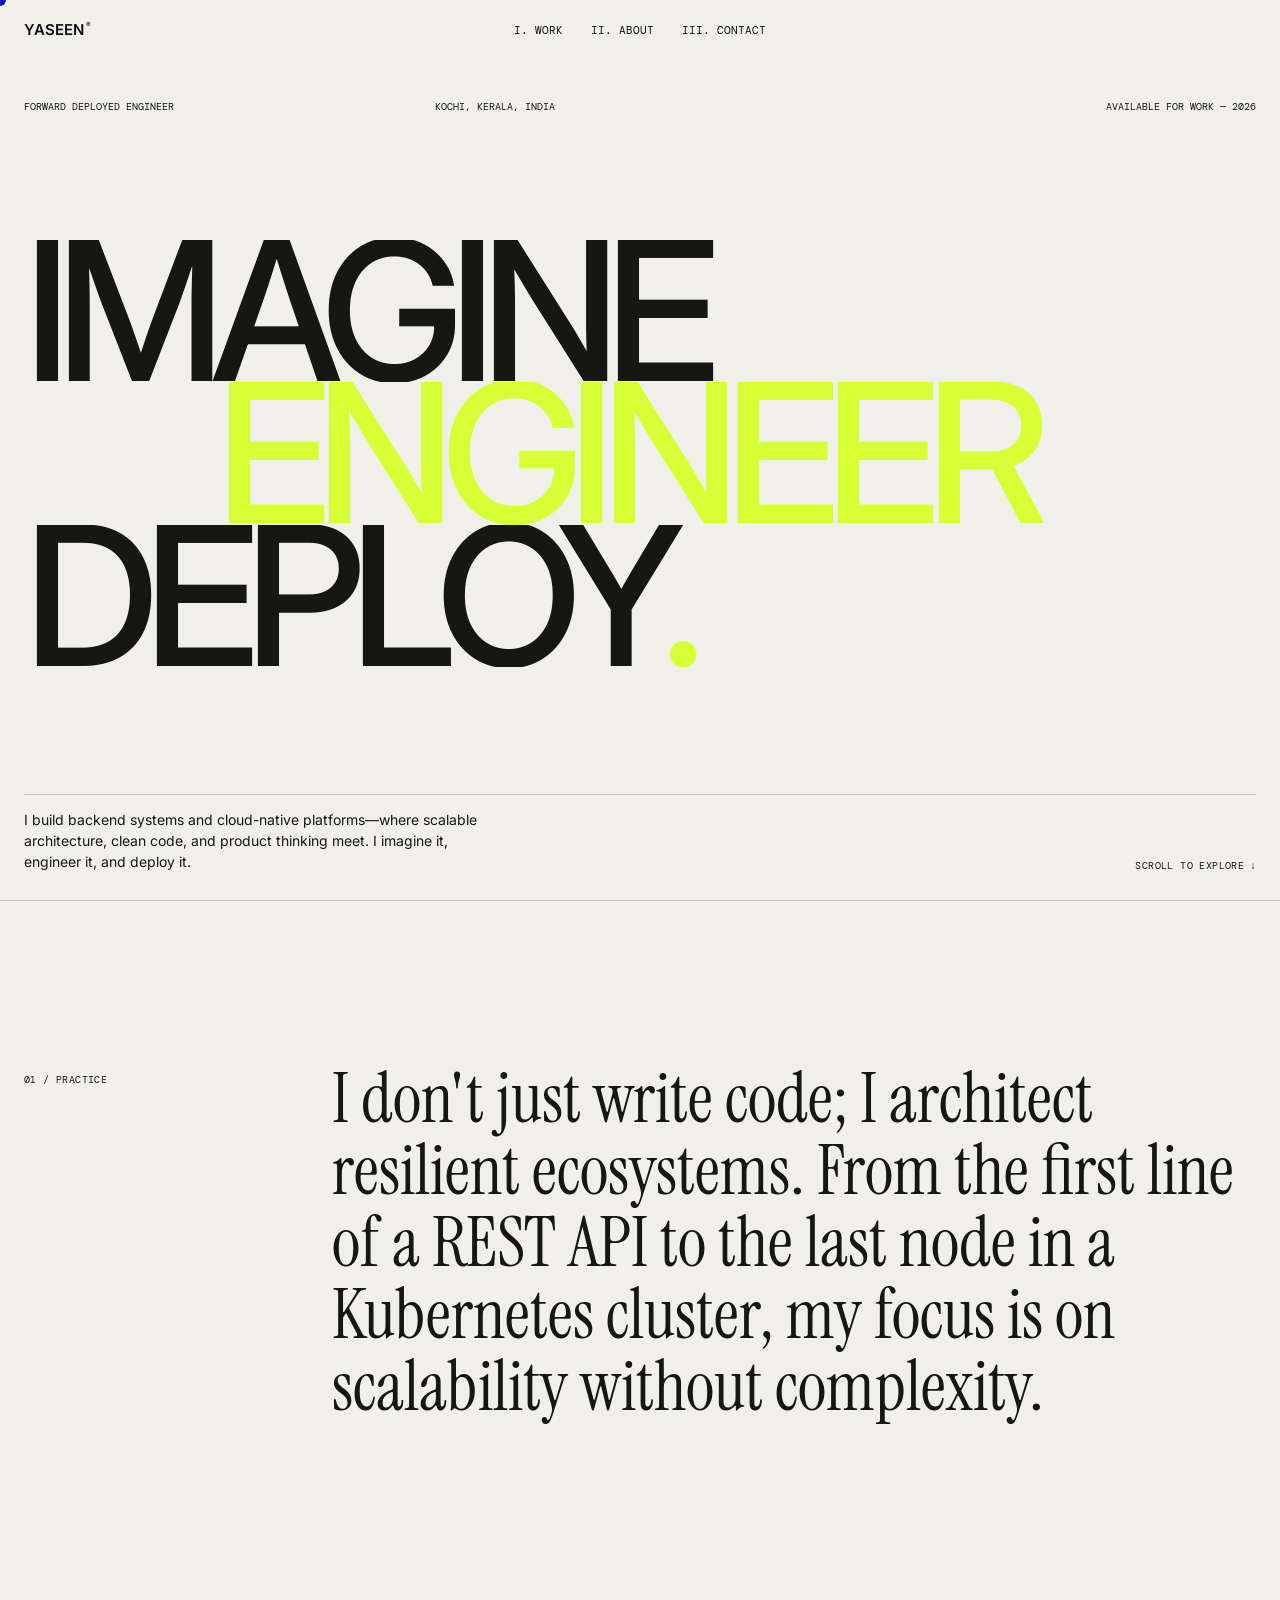
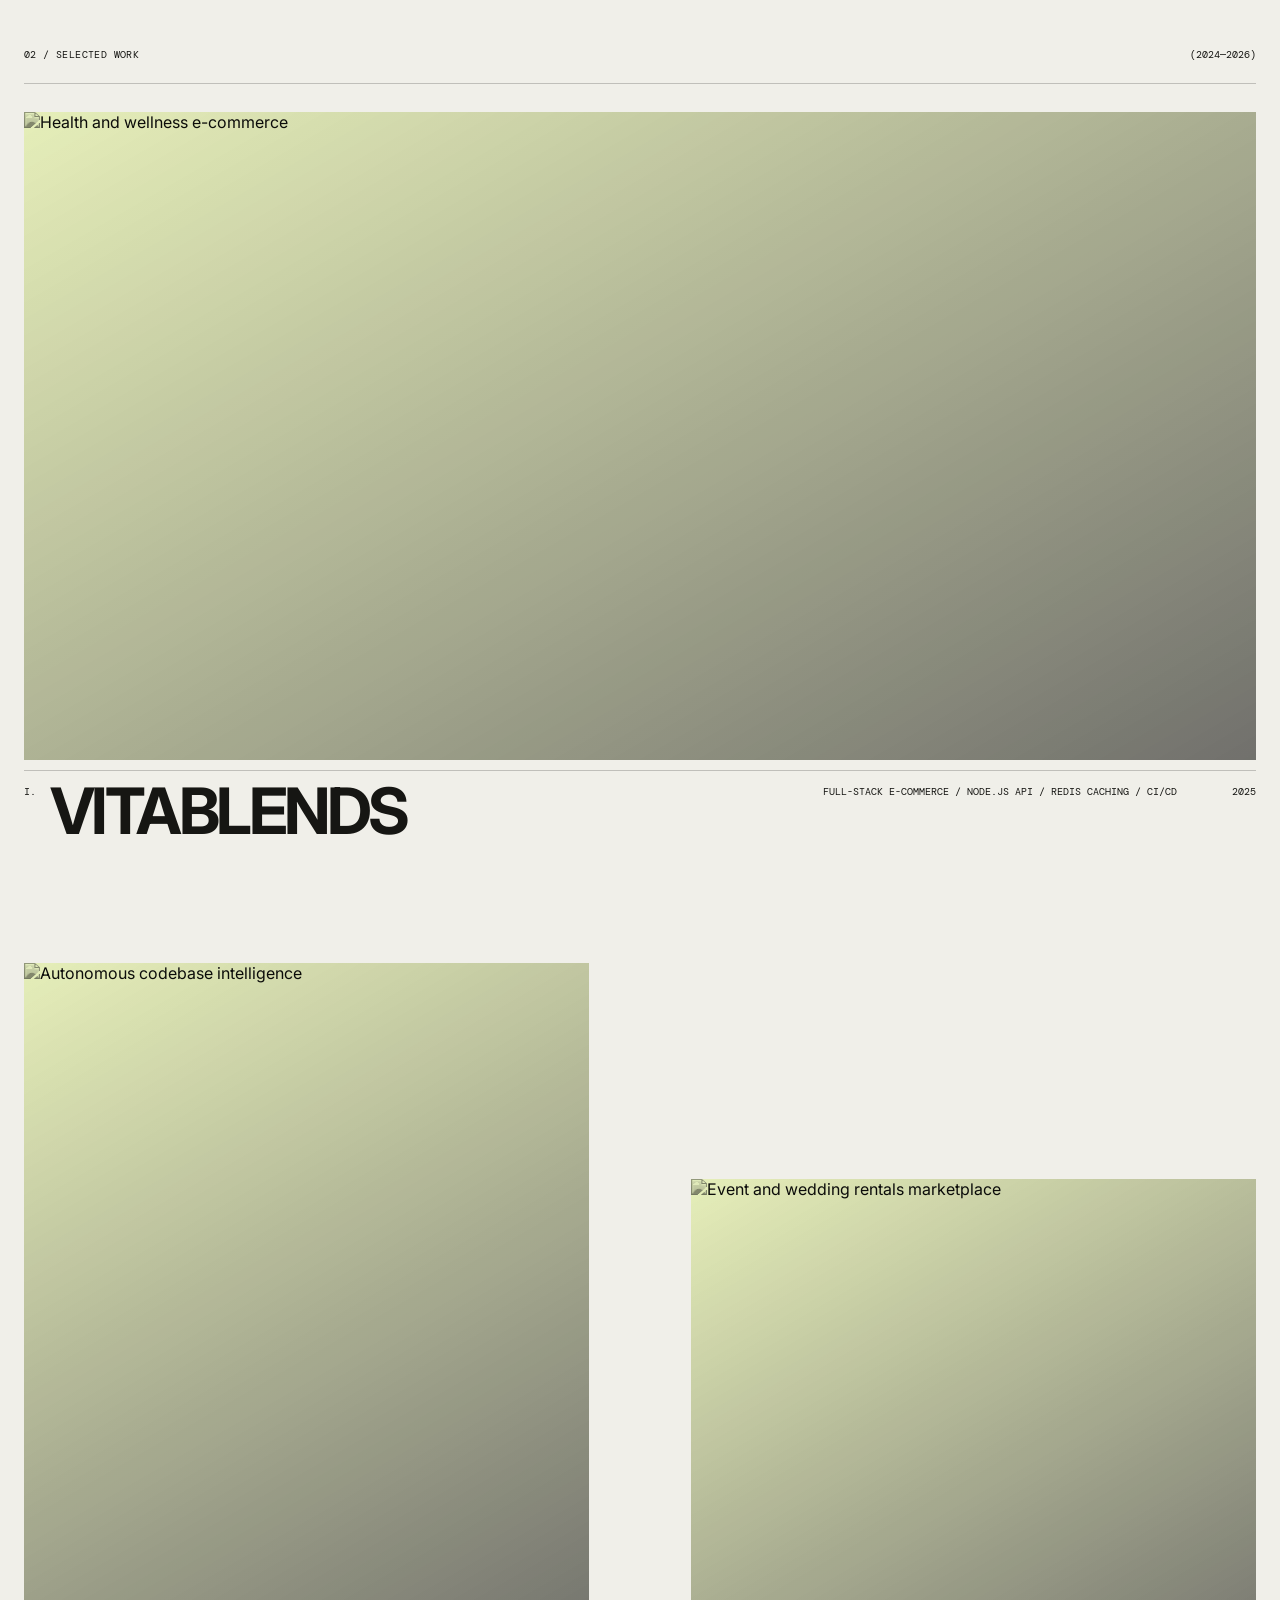
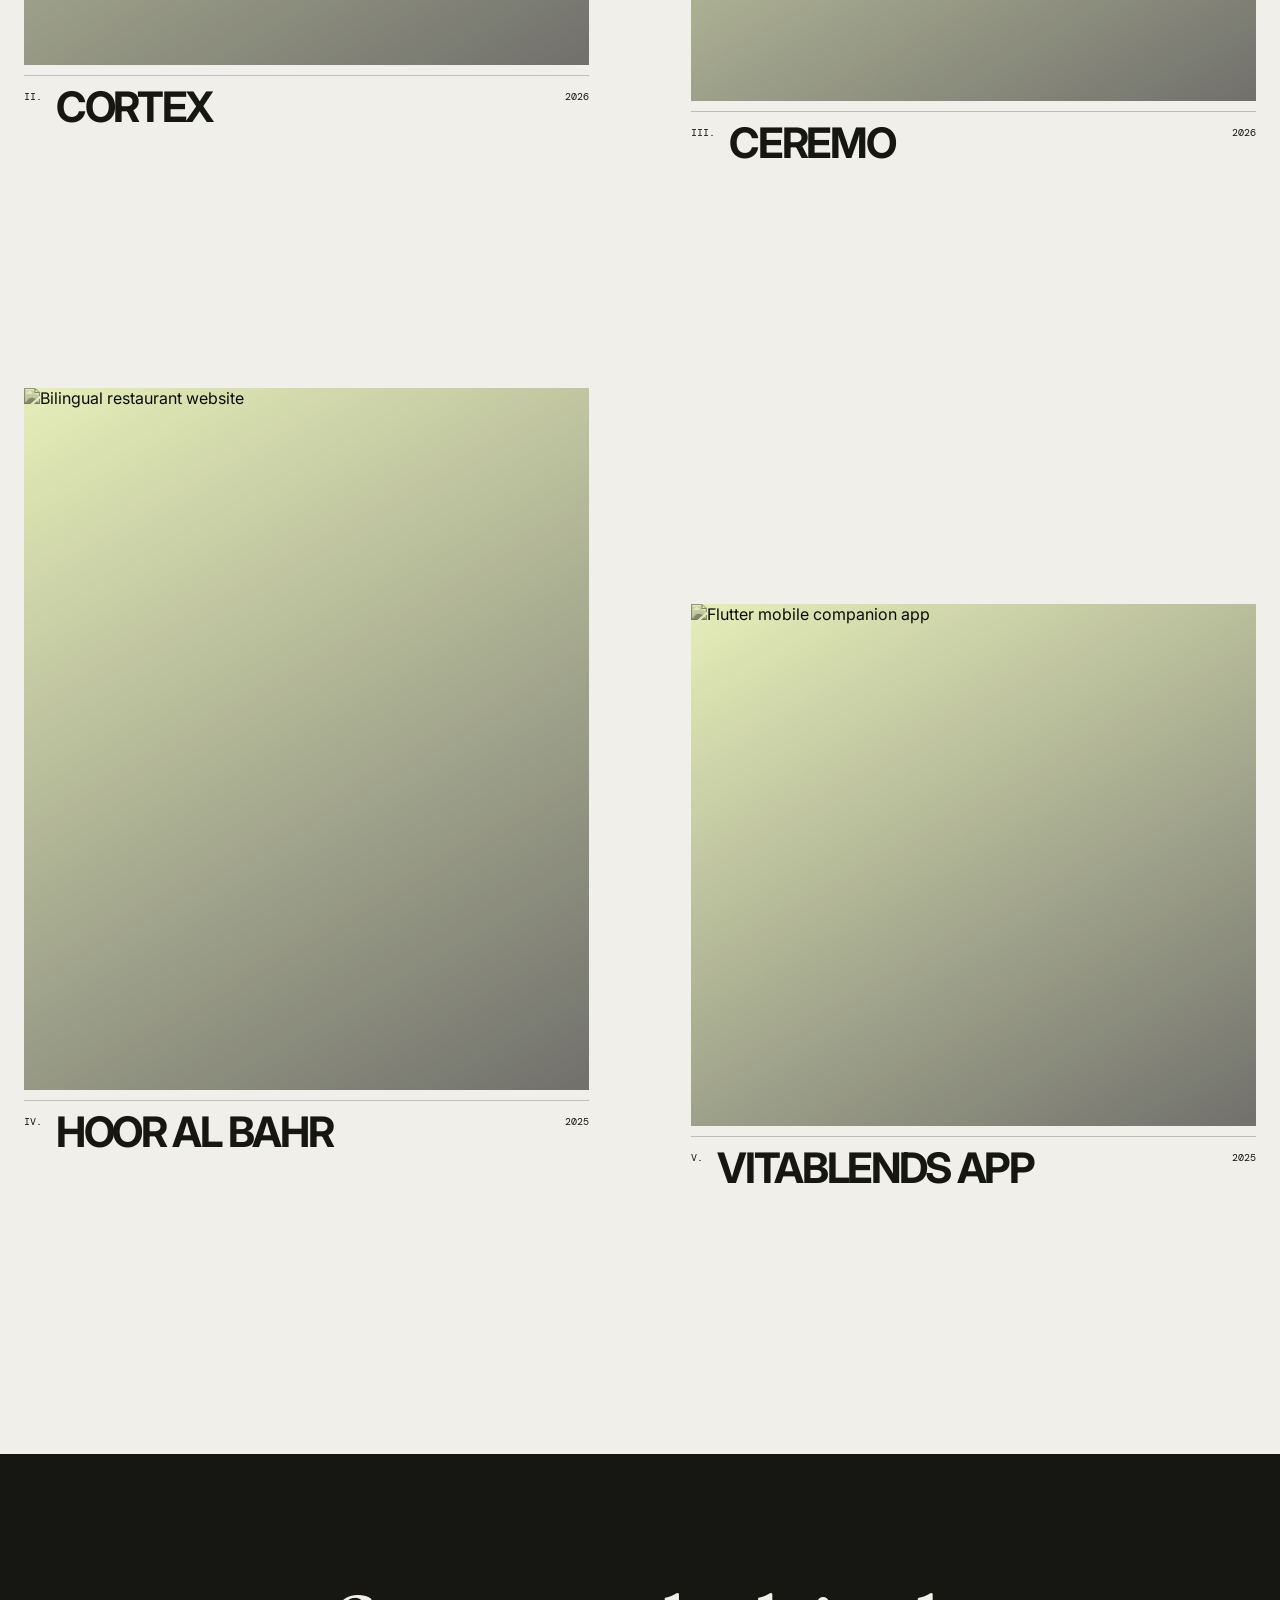
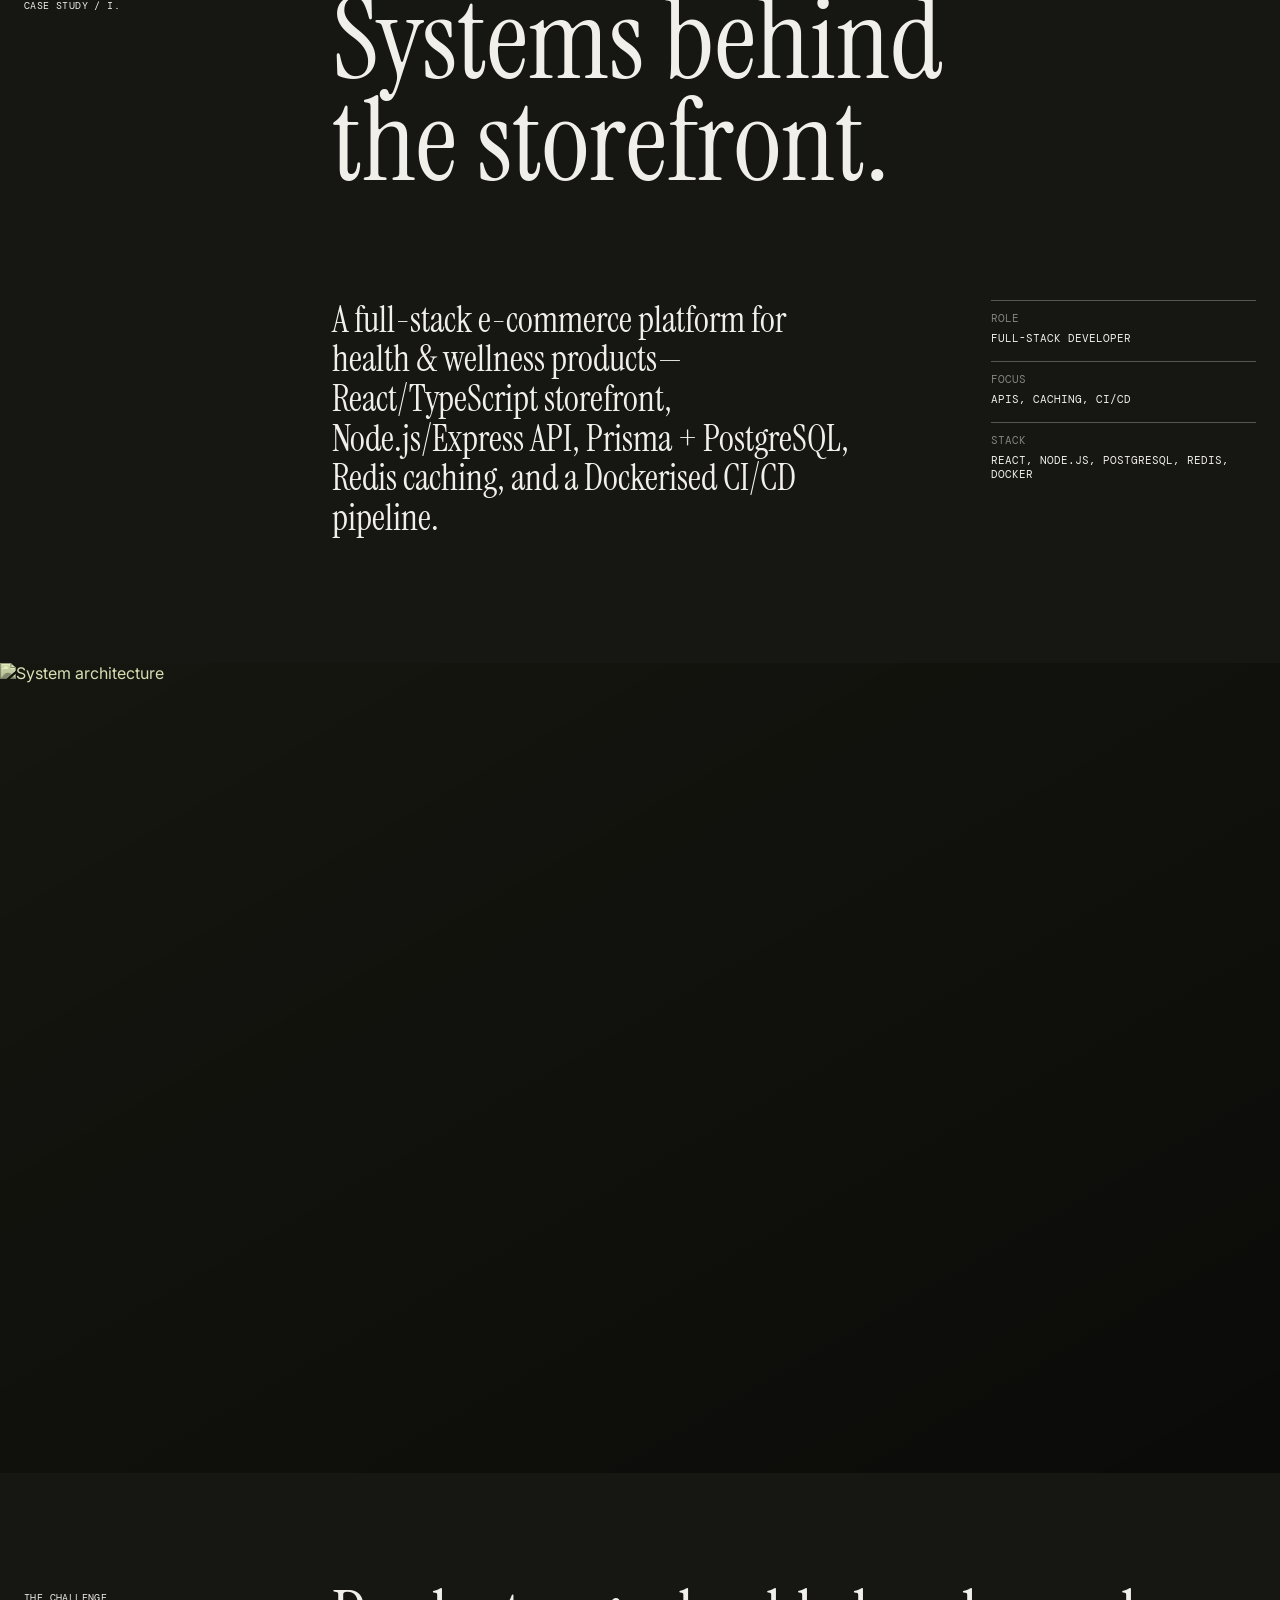
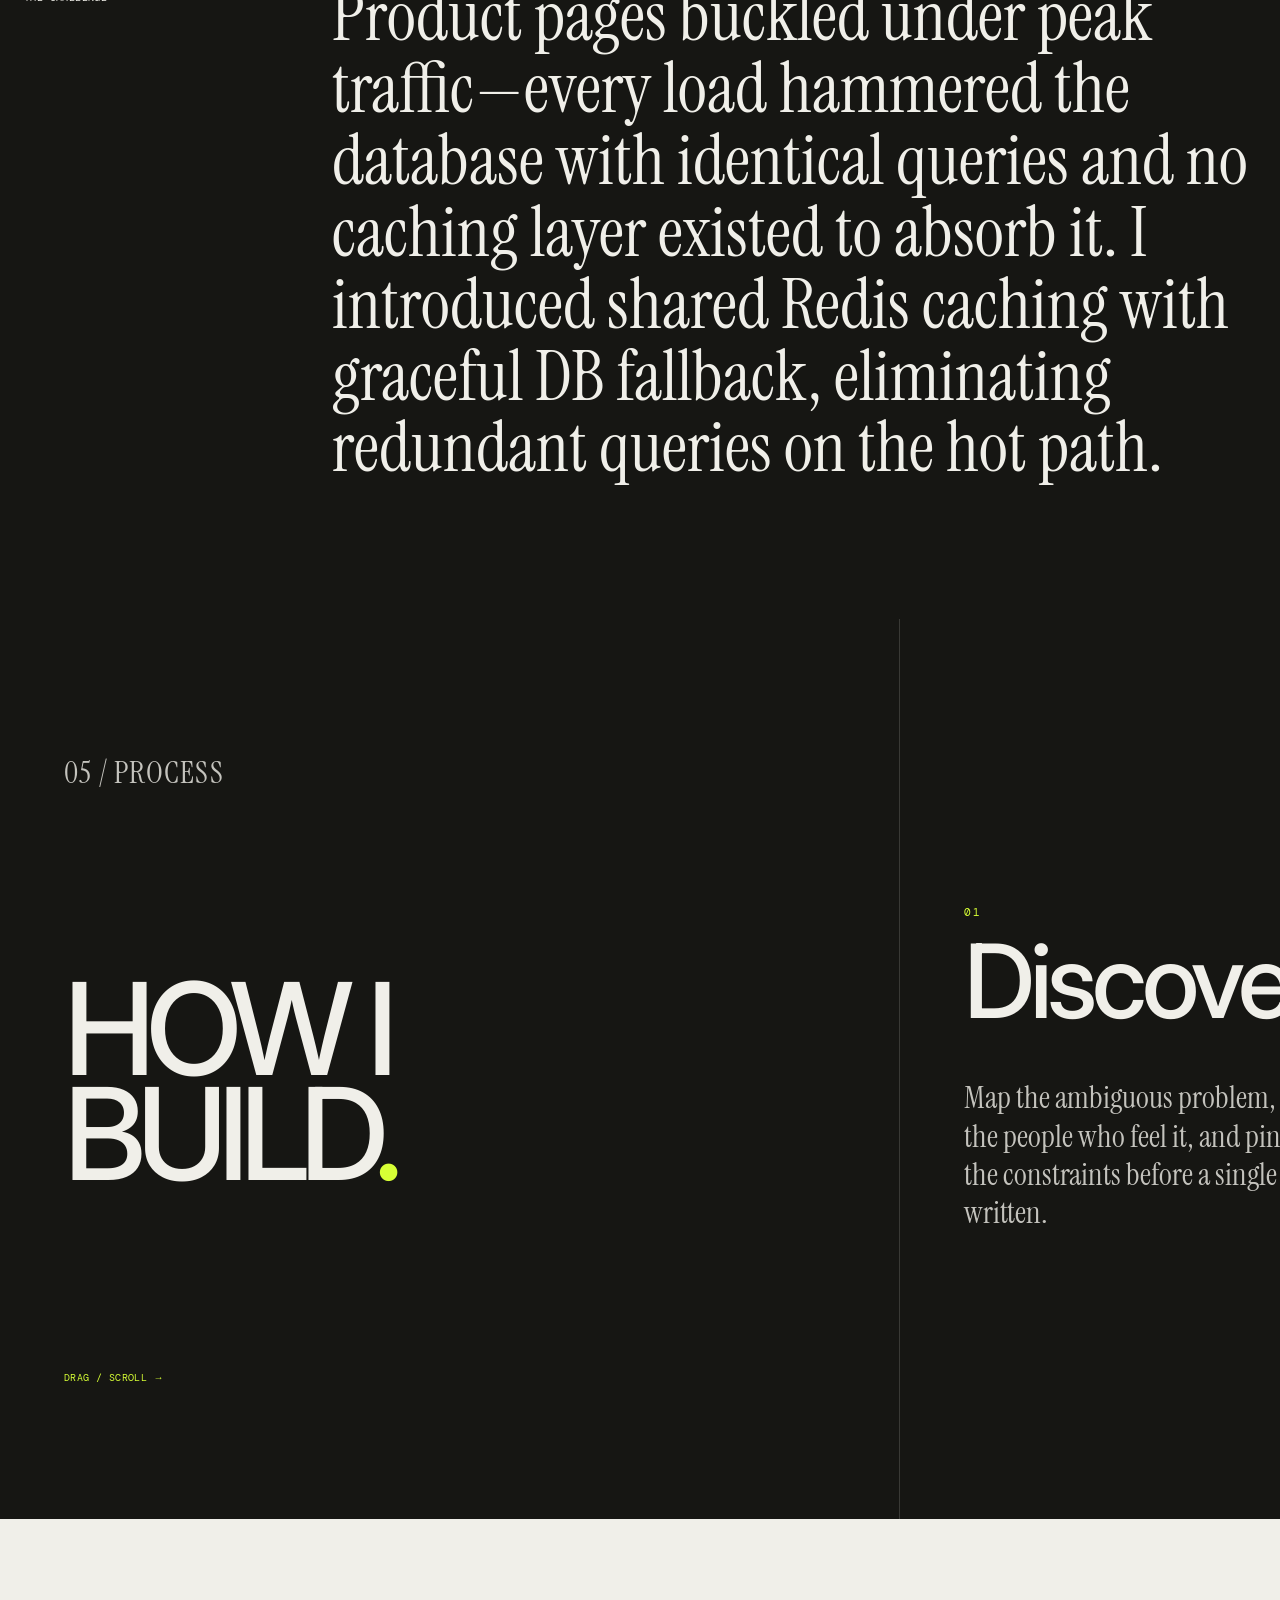
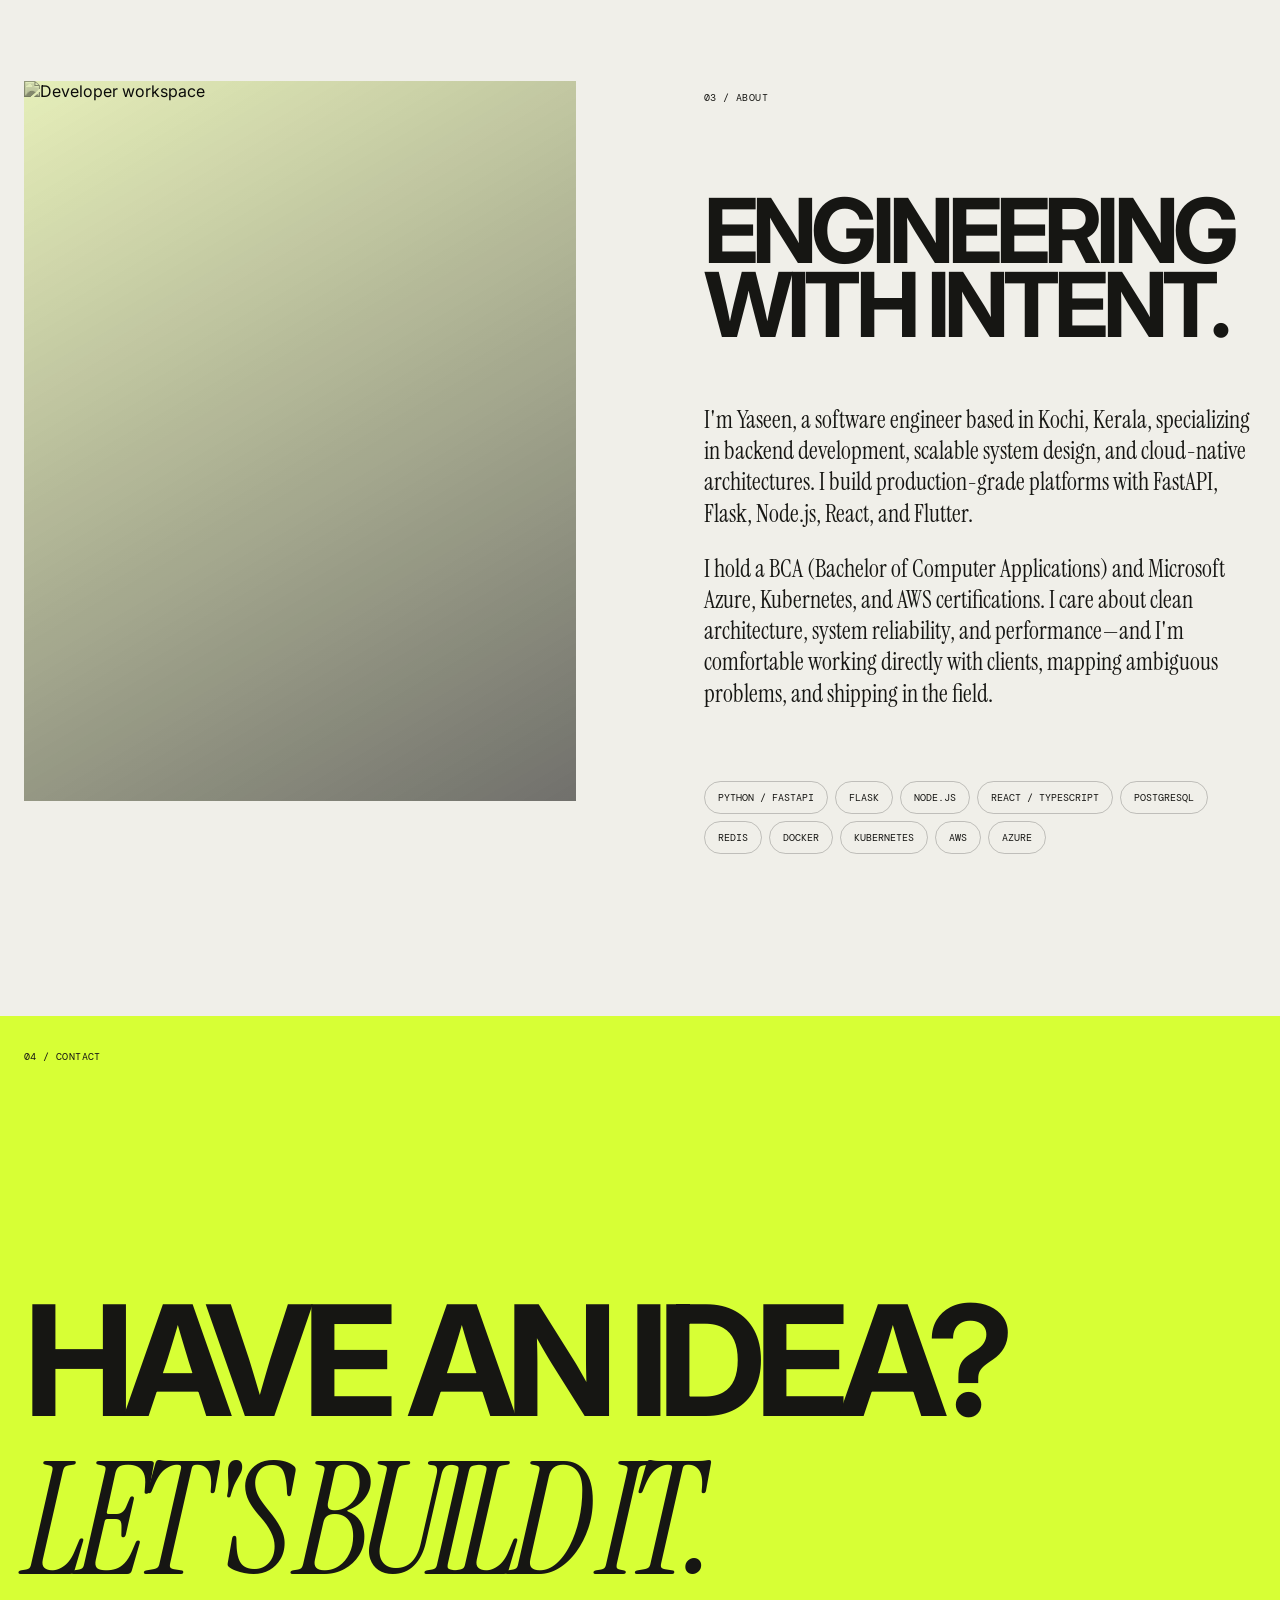
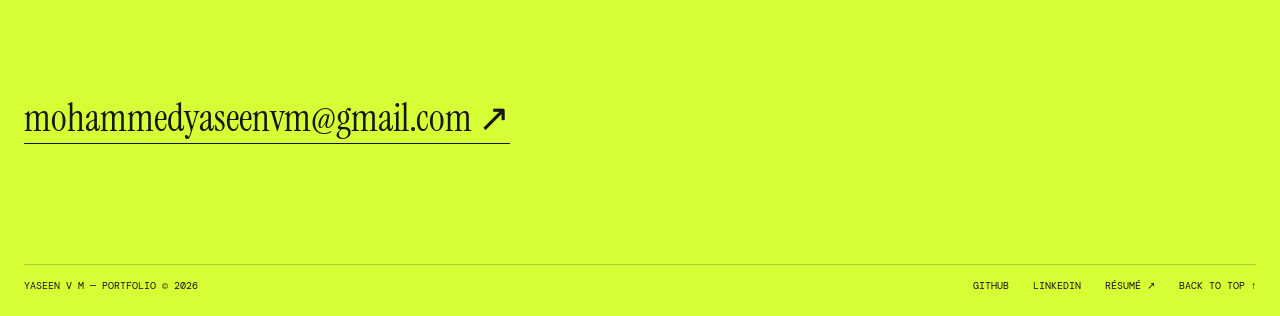
==== index.html @ 0079d99b "Editorial portfolio site with scroll-driven horizontal Process section Static site (HTML/CSS/JS, GSA" ====
<!doctype html>
<html lang="en">
<head>
  <meta charset="UTF-8" />
  <meta name="viewport" content="width=device-width, initial-scale=1.0" />
  <meta name="description" content="Yaseen V M — software engineer specializing in backend development, scalable systems, and cloud-native architectures." />
  <title>Yaseen V M — Forward Deployed Engineer</title>
  <link rel="preconnect" href="https://images.unsplash.com">
  <link rel="stylesheet" href="style.css" />
</head>
<body>
  <div class="loader" id="loader"><span>Y / 26</span></div>
  <div class="cursor" id="cursor"></div>

  <header class="site-header">
    <a class="brand" href="#top">YASEEN<span>®</span></a>
    <nav>
      <a href="#work">I. Work</a>
      <a href="#about">II. About</a>
      <a href="#contact">III. Contact</a>
    </nav>
    <button class="menu-btn" aria-label="Toggle menu">Menu</button>
  </header>

  <main id="top">
    <section class="hero">
      <div class="hero-meta">
        <span>Forward Deployed Engineer</span>
        <span>Kochi, Kerala, India</span>
        <span>Available for work — 2026</span>
      </div>
      <h1 class="hero-title">
        <span class="line"><span>IMAGINE</span></span>
        <span class="line indent"><span class="acid">ENGINEER</span></span>
        <span class="line"><span>DEPLOY<span class="dot">.</span></span></span>
      </h1>
      <div class="hero-bottom reveal">
        <p>I build backend systems and cloud-native platforms—where scalable architecture, clean code, and product thinking meet. I imagine it, engineer it, and deploy it.</p>
        <span class="scroll-mark">Scroll to explore ↓</span>
      </div>
    </section>

    <section class="manifesto">
      <p class="eyebrow">01 / Practice</p>
      <p class="statement reveal-text">I don't just write code; I architect resilient ecosystems. From the first line of a REST API to the last node in a Kubernetes cluster, my focus is on scalability without complexity.</p>
    </section>

    <section class="work" id="work">
      <div class="section-head">
        <p class="eyebrow">02 / Selected Work</p>
        <p>(2024—2026)</p>
      </div>

      <article class="project project-large">
        <a class="project-image magnetic" href="#project-vitablends" aria-label="View Vivid VitaBlends case study">
          <img src="https://images.unsplash.com/photo-1534438327276-14e5300c3a48?auto=format&fit=crop&w=1800&q=85" alt="Health and wellness e-commerce" />
          <span class="view-pill">View project ↗</span>
        </a>
        <div class="project-info">
          <div><span class="project-no">I.</span><h2>VITABLENDS</h2></div>
          <p>Full-stack e-commerce / Node.js API / Redis caching / CI/CD</p>
          <span>2025</span>
        </div>
      </article>

      <div class="project-grid">
        <article class="project">
          <a class="project-image portrait magnetic" href="https://github.com/yaseen-vm/cortex" target="_blank" rel="noopener">
            <img src="https://images.unsplash.com/photo-1558655146-9f40138edfeb?auto=format&fit=crop&w=1200&q=85" alt="Autonomous codebase intelligence" />
            <span class="view-pill">View project ↗</span>
          </a>
          <div class="project-info compact">
            <div><span class="project-no">II.</span><h2>CORTEX</h2></div>
            <p>Autonomous codebase intelligence / FastAPI + LangGraph</p>
            <span>2026</span>
          </div>
        </article>
        <article class="project offset">
          <a class="project-image square magnetic" href="https://github.com/ceremo-development" target="_blank" rel="noopener">
            <img src="https://images.unsplash.com/photo-1519167758481-83f550bb49b3?auto=format&fit=crop&w=1200&q=85" alt="Event and wedding rentals marketplace" />
            <span class="view-pill">View project ↗</span>
          </a>
          <div class="project-info compact">
            <div><span class="project-no">III.</span><h2>CEREMO</h2></div>
            <p>Event & wedding rentals marketplace / Flask + React</p>
            <span>2026</span>
          </div>
        </article>
        <article class="project">
          <a class="project-image portrait magnetic" href="https://github.com/Hooralbahr/Hooralbahr" target="_blank" rel="noopener">
            <img src="https://images.unsplash.com/photo-1414235077428-338989a2e8c0?auto=format&fit=crop&w=1200&q=85" alt="Bilingual restaurant website" />
            <span class="view-pill">View project ↗</span>
          </a>
          <div class="project-info compact">
            <div><span class="project-no">IV.</span><h2>HOOR AL BAHR</h2></div>
            <p>Bilingual restaurant site + admin / Flask, Docker, Nginx</p>
            <span>2025</span>
          </div>
        </article>
        <article class="project offset">
          <a class="project-image square magnetic" href="https://github.com/vivid-vitablends-showcase/vivid-vitablends-app" target="_blank" rel="noopener">
            <img src="https://images.unsplash.com/photo-1512941937669-90a1b58e7e9c?auto=format&fit=crop&w=1200&q=85" alt="Flutter mobile companion app" />
            <span class="view-pill">View project ↗</span>
          </a>
          <div class="project-info compact">
            <div><span class="project-no">V.</span><h2>VITABLENDS APP</h2></div>
            <p>Flutter mobile companion / Dart, Provider, REST</p>
            <span>2025</span>
          </div>
        </article>
      </div>
    </section>

    <section class="case-study" id="project-vitablends">
      <div class="case-title">
        <p class="eyebrow">Case Study / I.</p>
        <h2>Systems behind<br>the storefront.</h2>
      </div>
      <div class="case-copy">
        <p class="lead">A full-stack e-commerce platform for health & wellness products—React/TypeScript storefront, Node.js/Express API, Prisma + PostgreSQL, Redis caching, and a Dockerised CI/CD pipeline.</p>
        <div class="facts">
          <div><span>Role</span><p>Full-Stack Developer</p></div>
          <div><span>Focus</span><p>APIs, Caching, CI/CD</p></div>
          <div><span>Stack</span><p>React, Node.js, PostgreSQL, Redis, Docker</p></div>
        </div>
      </div>
      <div class="case-image full-bleed">
        <img src="https://images.unsplash.com/photo-1571902943202-507ec2618e8f?auto=format&fit=crop&w=2000&q=85" alt="System architecture" />
      </div>
      <div class="case-narrative">
        <p class="eyebrow">The challenge</p>
        <p class="big-copy">Product pages buckled under peak traffic—every load hammered the database with identical queries and no caching layer existed to absorb it. I introduced shared Redis caching with graceful DB fallback, eliminating redundant queries on the hot path.</p>
      </div>
    </section>

    <section class="hscroll" id="process" aria-label="Process">
      <div class="hscroll-track">
        <div class="panel panel-intro">
          <p class="eyebrow">05 / Process</p>
          <h2>HOW I<br>BUILD<span class="dot">.</span></h2>
          <span class="scroll-mark">Drag / scroll →</span>
        </div>
        <article class="panel">
          <span class="panel-no">01</span>
          <h3>Discover</h3>
          <p>Map the ambiguous problem, talk to the people who feel it, and pin down the constraints before a single line is written.</p>
        </article>
        <article class="panel">
          <span class="panel-no">02</span>
          <h3>Architect</h3>
          <p>Design resilient, boring-in-a-good-way systems—clear data flow, sane boundaries, and room to scale without a rewrite.</p>
        </article>
        <article class="panel">
          <span class="panel-no">03</span>
          <h3>Build</h3>
          <p>Ship clean, tested code in tight loops. APIs, caching, queues, and pipelines that hold up under real traffic.</p>
        </article>
        <article class="panel">
          <span class="panel-no">04</span>
          <h3>Deploy</h3>
          <p>Containerise, wire up CI/CD, observe in production, and iterate. Imagine it, engineer it, deploy it.</p>
        </article>
        <article class="panel panel-outro">
          <p class="eyebrow">Next</p>
          <h2>LET'S GET<br>TO WORK<span class="dot">.</span></h2>
        </article>
      </div>
    </section>

    <section class="about" id="about">
      <div class="about-image">
        <img src="https://images.unsplash.com/photo-1516321318423-f06f85e504b3?auto=format&fit=crop&w=1400&q=85" alt="Developer workspace" />
      </div>
      <div class="about-copy">
        <p class="eyebrow">03 / About</p>
        <h2>ENGINEERING<br>WITH INTENT.</h2>
        <p>I'm Yaseen, a software engineer based in Kochi, Kerala, specializing in backend development, scalable system design, and cloud-native architectures. I build production-grade platforms with FastAPI, Flask, Node.js, React, and Flutter.</p>
        <p>I hold a BCA (Bachelor of Computer Applications) and Microsoft Azure, Kubernetes, and AWS certifications. I care about clean architecture, system reliability, and performance—and I'm comfortable working directly with clients, mapping ambiguous problems, and shipping in the field.</p>
        <div class="capabilities">
          <span>Python / FastAPI</span><span>Flask</span><span>Node.js</span><span>React / TypeScript</span><span>PostgreSQL</span><span>Redis</span><span>Docker</span><span>Kubernetes</span><span>AWS</span><span>Azure</span>
        </div>
      </div>
    </section>

    <section class="contact" id="contact">
      <p class="eyebrow">04 / Contact</p>
      <div class="contact-main">
        <h2>HAVE AN IDEA?<br><em>LET'S BUILD IT.</em></h2>
        <a href="mailto:mohammedyaseenvm@gmail.com" class="email">mohammedyaseenvm@gmail.com ↗</a>
      </div>
      <footer>
        <span>Yaseen V M — Portfolio © 2026</span>
        <div><a href="https://github.com/yaseen-vm" target="_blank" rel="noopener">GitHub</a><a href="https://www.linkedin.com/in/mohammed-yaseen-v-m-608702244/" target="_blank" rel="noopener">LinkedIn</a><a href="resume.pdf" target="_blank" rel="noopener">Résumé ↗</a><a href="#top">Back to top ↑</a></div>
      </footer>
    </section>
  </main>
  <script src="https://cdnjs.cloudflare.com/ajax/libs/gsap/3.12.5/gsap.min.js"></script>
  <script src="https://cdnjs.cloudflare.com/ajax/libs/gsap/3.12.5/ScrollTrigger.min.js"></script>
  <script src="script.js"></script>
</body>
</html>
---- style.css ----
@import url('https://fonts.googleapis.com/css2?family=DM+Mono:wght@300;400&family=Inter:wght@400;500;600&family=Instrument+Serif:ital@0;1&display=swap');

:root{--ink:#161613;--paper:#f0efe9;--acid:#d7ff35;--line:rgba(22,22,19,.22)}
*{box-sizing:border-box}html{scroll-behavior:smooth}body{margin:0;background:var(--paper);color:var(--ink);font-family:Inter,Arial,sans-serif;cursor:none}a{color:inherit;text-decoration:none}img{width:100%;height:100%;object-fit:cover;display:block}
.loader{position:fixed;inset:0;background:var(--ink);color:var(--paper);z-index:1000;display:grid;place-items:center;font:12px DM Mono;letter-spacing:.15em;transition:transform .9s cubic-bezier(.76,0,.24,1)}.loader.hide{transform:translateY(-100%)}
.cursor{position:fixed;width:12px;height:12px;border-radius:50%;background:var(--acid);z-index:999;pointer-events:none;transform:translate(-50%,-50%);mix-blend-mode:difference;transition:width .2s,height .2s}.cursor.big{width:48px;height:48px}
.site-header{position:fixed;z-index:100;top:0;left:0;right:0;padding:20px 24px;display:grid;grid-template-columns:1fr auto 1fr;align-items:center;font:11px DM Mono;text-transform:uppercase;mix-blend-mode:difference;color:white}.brand{font:600 15px Inter}.brand span{font-size:7px;vertical-align:top;margin-left:2px}.site-header nav{display:flex;gap:28px}.menu-btn{display:none;background:none;border:0;color:inherit;text-transform:uppercase;font:inherit;justify-self:end}
.hero{min-height:100vh;padding:100px 24px 28px;display:flex;flex-direction:column;justify-content:space-between}.hero-meta{display:grid;grid-template-columns:1fr 1fr 1fr;font:10px DM Mono;text-transform:uppercase}.hero-meta span:last-child{text-align:right}
.hero-title{font-size:clamp(74px,15.2vw,240px);line-height:.73;letter-spacing:-.075em;font-weight:500;margin:8vh 0}.hero-title .line{display:block;overflow:hidden;padding-right:.08em}.hero-title .line>span{display:block;transform:translateY(110%);animation:rise 1.2s cubic-bezier(.76,0,.24,1) forwards}.hero-title .line:nth-child(2)>span{animation-delay:.1s}.hero-title .line:nth-child(3)>span{animation-delay:.2s}.hero-title .indent{padding-left:15vw}.dot{color:var(--acid)}.hero-title .acid,.hero-title .acid .char{color:var(--acid)}@keyframes rise{to{transform:translateY(0)}}
.hero-bottom{display:flex;justify-content:space-between;align-items:end;border-top:1px solid var(--line);padding-top:14px}.hero-bottom p{max-width:460px;font-size:14px;line-height:1.5;margin:0}.scroll-mark,.eyebrow{font:10px DM Mono;text-transform:uppercase;letter-spacing:.04em}
.manifesto{padding:18vh 24px 24vh;display:grid;grid-template-columns:1fr 3fr;border-top:1px solid var(--line)}.statement{font:400 clamp(38px,5.4vw,88px)/1.04 Instrument Serif,serif;max-width:1300px;margin:0}
.work{padding:0 24px 16vh}.section-head{display:flex;justify-content:space-between;border-bottom:1px solid var(--line);padding-bottom:12px;margin-bottom:28px;font:10px DM Mono;text-transform:uppercase}.project{margin-bottom:14vh}.project-image{display:block;position:relative;overflow:hidden;height:72vh}.project-image img{transition:transform 1.1s cubic-bezier(.2,.7,.2,1)}.project-image:hover img{transform:scale(1.025)}.view-pill{position:absolute;right:20px;bottom:20px;background:var(--paper);padding:12px 16px;border-radius:100px;font:10px DM Mono;text-transform:uppercase;transform:translateY(80px);transition:.4s}.project-image:hover .view-pill{transform:translateY(0)}
.project-info{display:grid;grid-template-columns:2fr 1fr auto;gap:20px;padding-top:14px;border-top:1px solid var(--line);margin-top:10px;align-items:start}.project-info>div{display:flex;gap:14px}.project-info h2{font-size:clamp(34px,5vw,78px);line-height:.8;letter-spacing:-.055em;margin:0}.project-info p,.project-info>span{font:10px/1.4 DM Mono;text-transform:uppercase;margin:0}.project-no{font:10px DM Mono}
.project-grid{display:grid;grid-template-columns:1fr 1fr;gap:8vw}.project-grid .portrait{height:78vh}.project-grid .square{height:58vh}.project-grid .offset{margin-top:24vh}.compact{grid-template-columns:1fr auto}.compact p{display:none}.compact h2{font-size:42px}
.case-study{background:var(--ink);color:var(--paper);padding:15vh 24px}.case-title{display:grid;grid-template-columns:1fr 3fr}.case-title h2{font:400 clamp(60px,9vw,150px)/.88 Instrument Serif;margin:0 0 12vh}.case-copy{display:grid;grid-template-columns:2fr 1fr;gap:10vw;margin-left:25%;margin-bottom:14vh}.lead{font:36px/1.1 Instrument Serif;margin:0}.facts{font:11px DM Mono;text-transform:uppercase}.facts div{border-top:1px solid #555;padding:10px 0}.facts span{opacity:.5}.facts p{margin:6px 0}.full-bleed{height:90vh;margin:0 -24px}.case-narrative{display:grid;grid-template-columns:1fr 3fr;padding-top:12vh}.big-copy{font:400 clamp(40px,5.5vw,85px)/1.02 Instrument Serif;margin:0}
.about{padding:18vh 24px;display:grid;grid-template-columns:1fr 1fr;gap:10vw}.about-image{height:80vh}.about-copy h2{font-size:clamp(60px,7vw,115px);line-height:.82;letter-spacing:-.065em;margin:10vh 0 7vh}.about-copy>p:not(.eyebrow){font:24px/1.3 Instrument Serif;max-width:620px}.capabilities{display:flex;flex-wrap:wrap;gap:7px;margin-top:8vh}.capabilities span{border:1px solid var(--line);border-radius:100px;padding:9px 13px;font:10px DM Mono;text-transform:uppercase}
.contact{min-height:100vh;background:var(--acid);padding:24px;display:flex;flex-direction:column;justify-content:space-between}.contact-main h2{font-size:clamp(70px,12vw,190px);line-height:.78;letter-spacing:-.07em;margin:12vh 0 8vh}.contact-main em{font:400 italic 1em Instrument Serif}.email{font:clamp(20px,3vw,48px) Instrument Serif;border-bottom:1px solid;display:inline-block}.contact footer{border-top:1px solid var(--line);padding-top:14px;display:flex;justify-content:space-between;font:10px DM Mono;text-transform:uppercase}.contact footer div{display:flex;gap:24px}
.reveal{opacity:0;transform:translateY(20px);transition:opacity .8s,transform .8s}.reveal.visible{opacity:1;transform:none}
/* ---- Scroll-driven horizontal section (GSAP-pinned; degrades to a swipe strip) ---- */
.hscroll{background:var(--ink);color:var(--paper);overflow-x:auto;overflow-y:hidden;-webkit-overflow-scrolling:touch;scrollbar-width:none}
.hscroll::-webkit-scrollbar{display:none}
.hscroll.gsap-pinned{overflow:hidden}
.hscroll-track{display:flex;width:max-content;height:100vh;will-change:transform}
.panel{flex:0 0 auto;width:min(78vw,760px);height:100vh;padding:15vh 5vw;display:flex;flex-direction:column;justify-content:center;border-right:1px solid rgba(240,239,233,.16)}
.panel .panel-no{font:11px DM Mono;letter-spacing:.15em;color:var(--acid)}
.panel h3{font-size:clamp(56px,8vw,130px);line-height:.86;letter-spacing:-.05em;font-weight:500;margin:18px 0 6vh}
.panel p{font:400 clamp(22px,2.4vw,34px)/1.25 Instrument Serif,serif;max-width:30ch;margin:0;color:rgba(240,239,233,.8)}
.panel-intro,.panel-outro{width:min(92vw,900px);justify-content:space-between}
.panel-intro h2,.panel-outro h2{font-size:clamp(64px,10vw,160px);line-height:.82;letter-spacing:-.07em;font-weight:500;margin:auto 0}
.panel-intro .scroll-mark{color:var(--acid)}
.panel-outro{align-items:flex-start}.panel-outro .eyebrow{color:var(--acid)}
/* Unified ink+acid duotone treatment for all imagery — cohesion across the palette; reveals to full colour on hover */
.about-image,.case-image{position:relative;overflow:hidden}
.project-image img,.about-image img,.case-image img{filter:grayscale(1) contrast(1.08) brightness(.92);transition:filter .6s cubic-bezier(.2,.7,.2,1),transform 1.1s cubic-bezier(.2,.7,.2,1)}
.project-image::after,.about-image::after,.case-image::after{content:'';position:absolute;inset:0;z-index:1;pointer-events:none;background:linear-gradient(150deg,rgba(215,255,53,.26),rgba(22,22,19,.58));mix-blend-mode:multiply;transition:opacity .6s}
.project-image .view-pill{z-index:2}
.project-image:hover img{filter:grayscale(0) contrast(1) brightness(1)}
.project-image:hover::after{opacity:.35}
@media(max-width:800px){body{cursor:auto}.cursor{display:none}.site-header nav{display:none}.menu-btn{display:block}.site-header{grid-template-columns:1fr 1fr}.hero{padding-top:90px}.hero-meta{grid-template-columns:1fr 1fr}.hero-meta span:nth-child(2){display:none}.hero-title{font-size:20vw;line-height:.78}.hero-title .indent{padding-left:8vw}.hero-bottom p{max-width:75%}.scroll-mark{display:none}.manifesto{grid-template-columns:1fr;gap:50px;padding:14vh 18px}.statement{font-size:12vw}.work{padding-left:18px;padding-right:18px}.project-image{height:58vh}.project-info{grid-template-columns:1fr auto}.project-info p{display:none}.project-grid{grid-template-columns:1fr;gap:0}.project-grid .portrait,.project-grid .square{height:65vh}.project-grid .offset{margin-top:0}.case-study{padding:12vh 18px}.case-title,.case-copy,.case-narrative{grid-template-columns:1fr}.case-title{gap:50px}.case-copy{margin-left:0;gap:60px}.full-bleed{margin:0 -18px;height:65vh}.case-narrative{gap:50px}.about{grid-template-columns:1fr;padding:12vh 18px}.about-image{height:65vh}.contact{padding:18px}.contact footer{gap:30px;flex-direction:column}.contact footer div{justify-content:space-between}.contact-main h2{font-size:20vw}.panel{width:86vw;padding:12vh 8vw}.panel h3{font-size:18vw}.panel-intro,.panel-outro{width:92vw}.panel-intro h2,.panel-outro h2{font-size:18vw}}
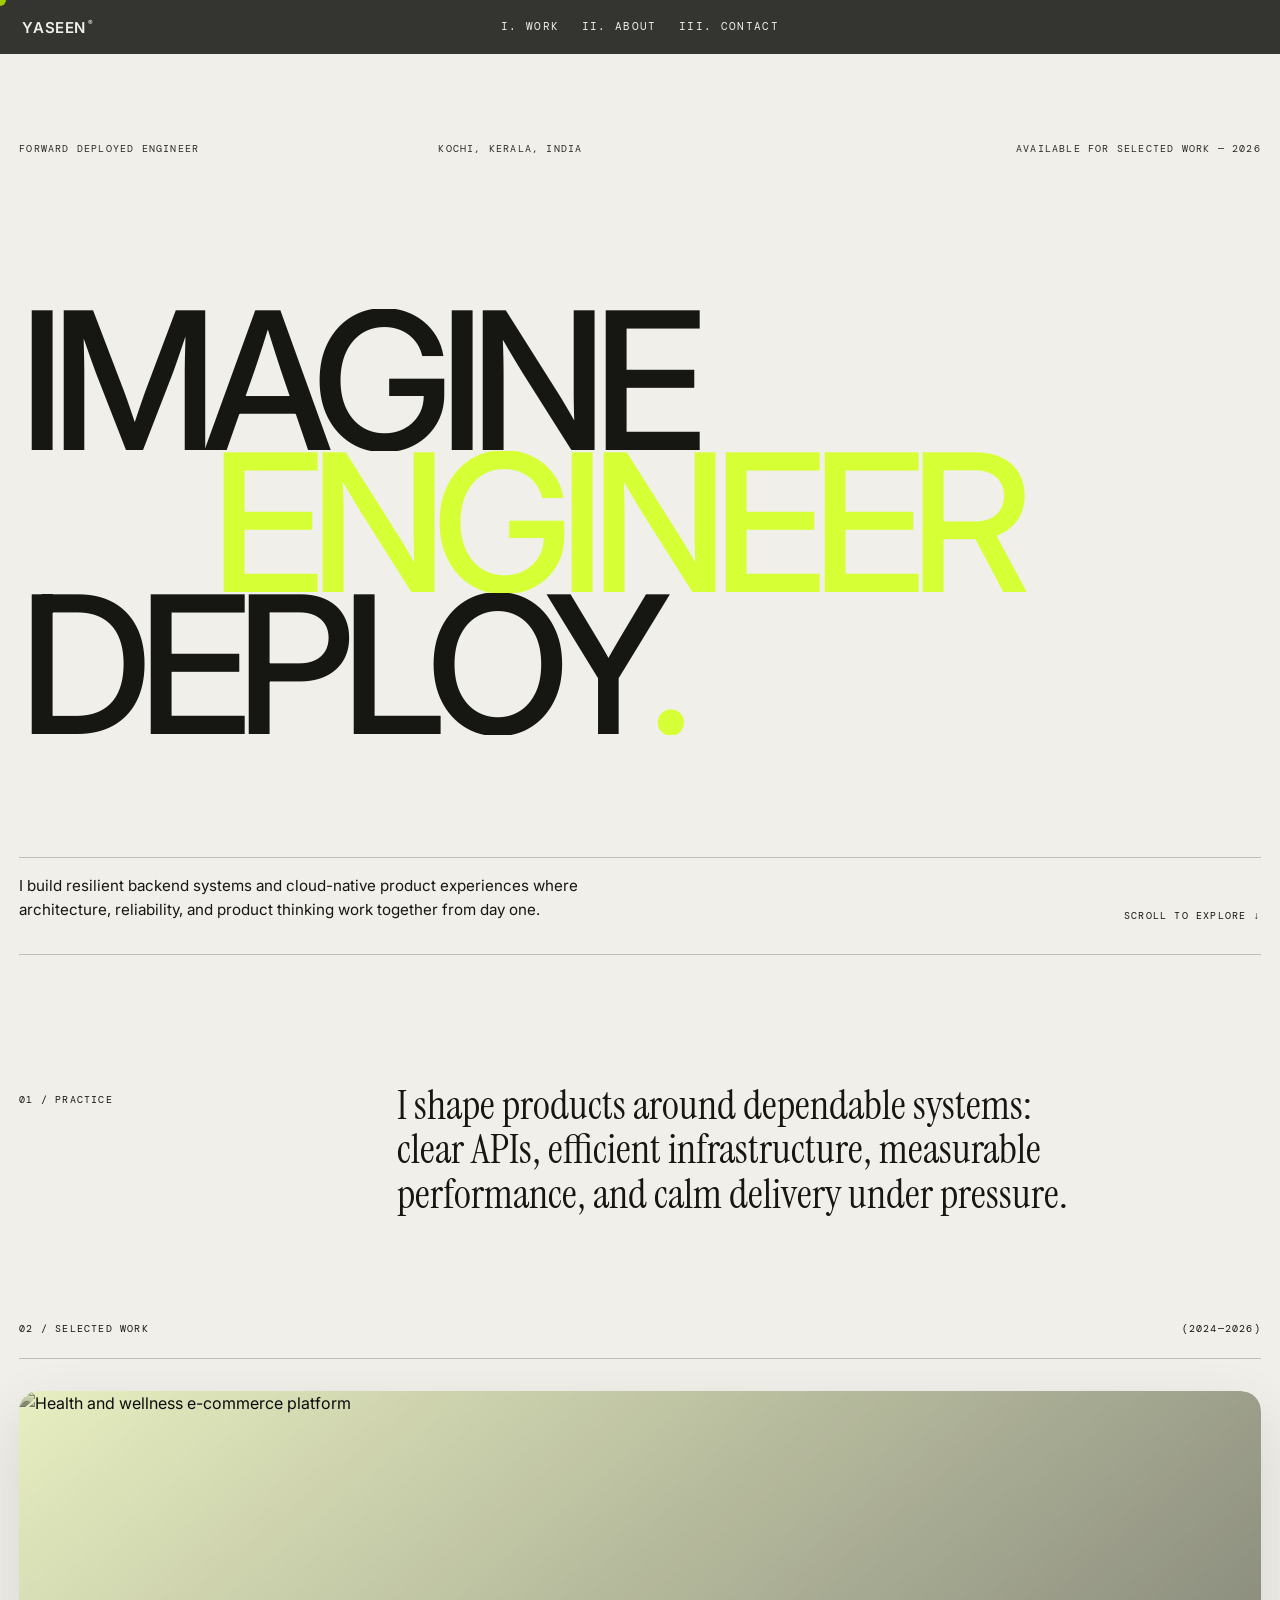
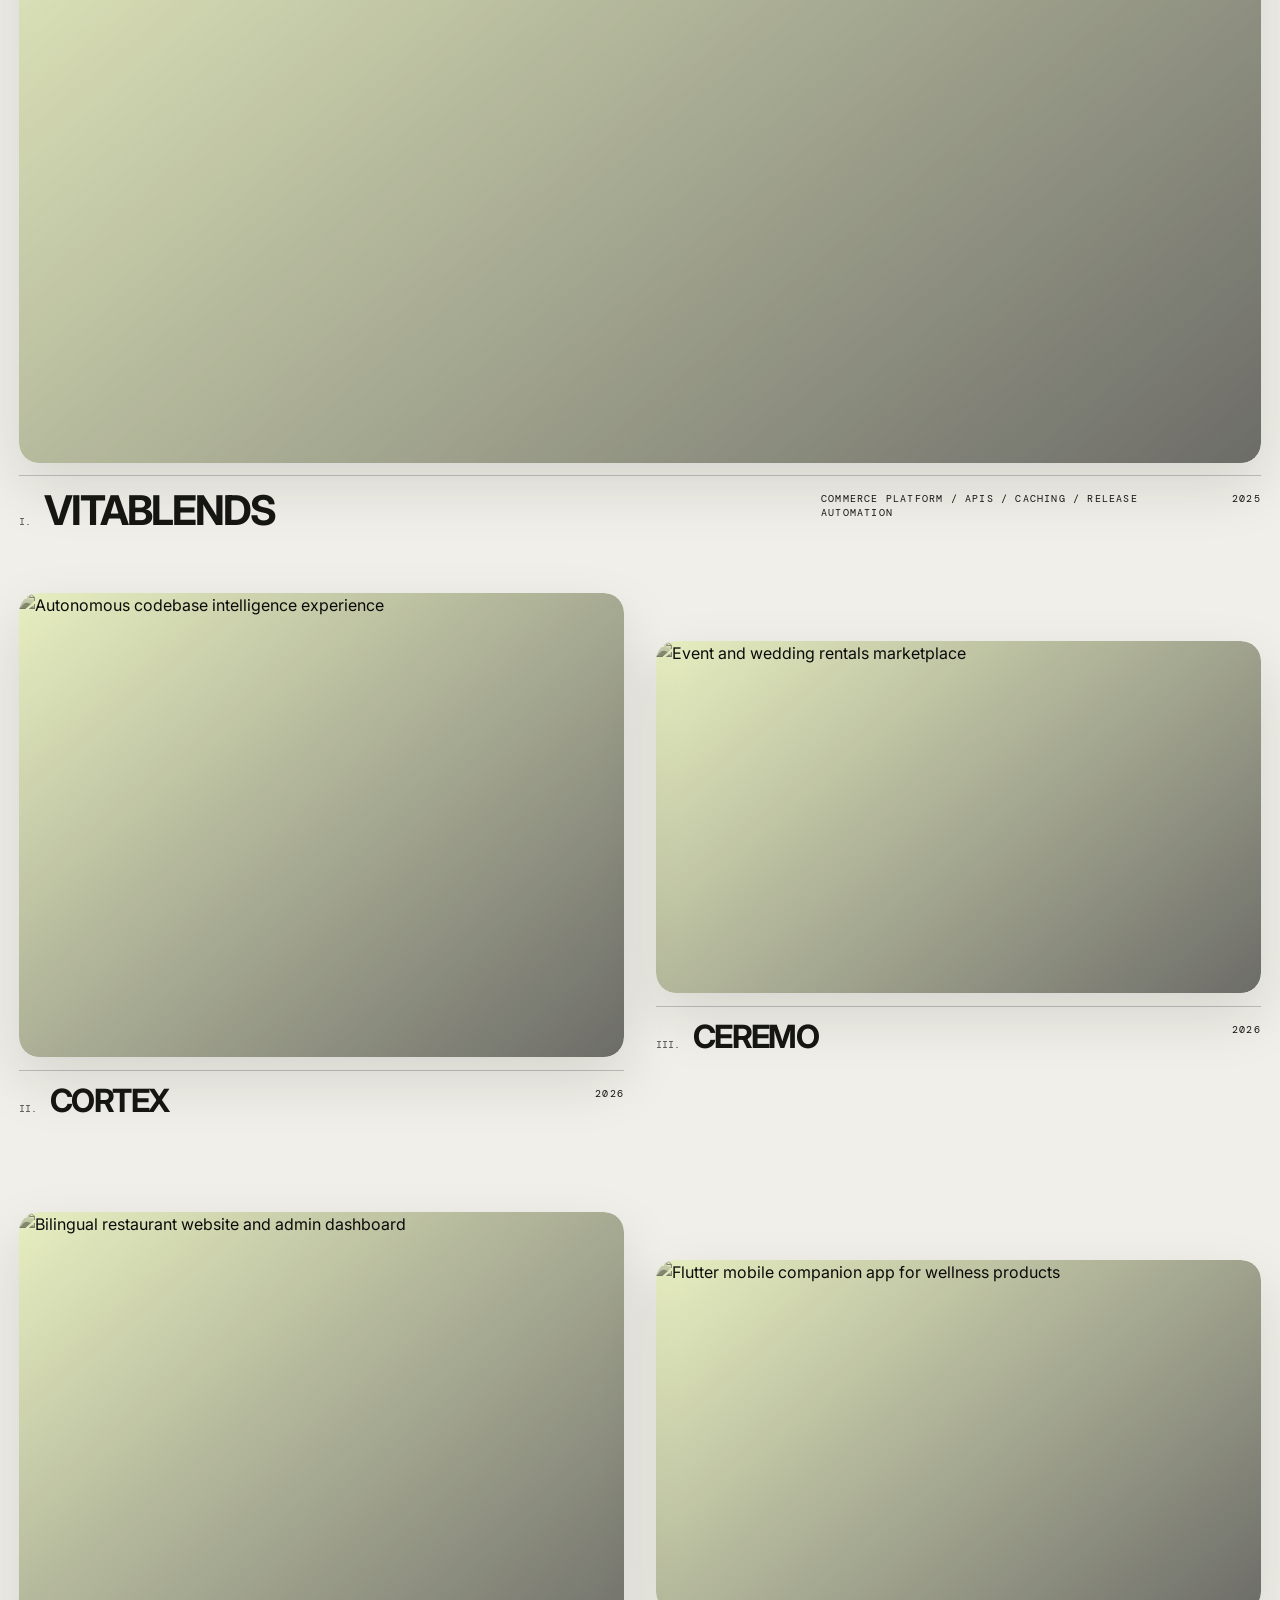
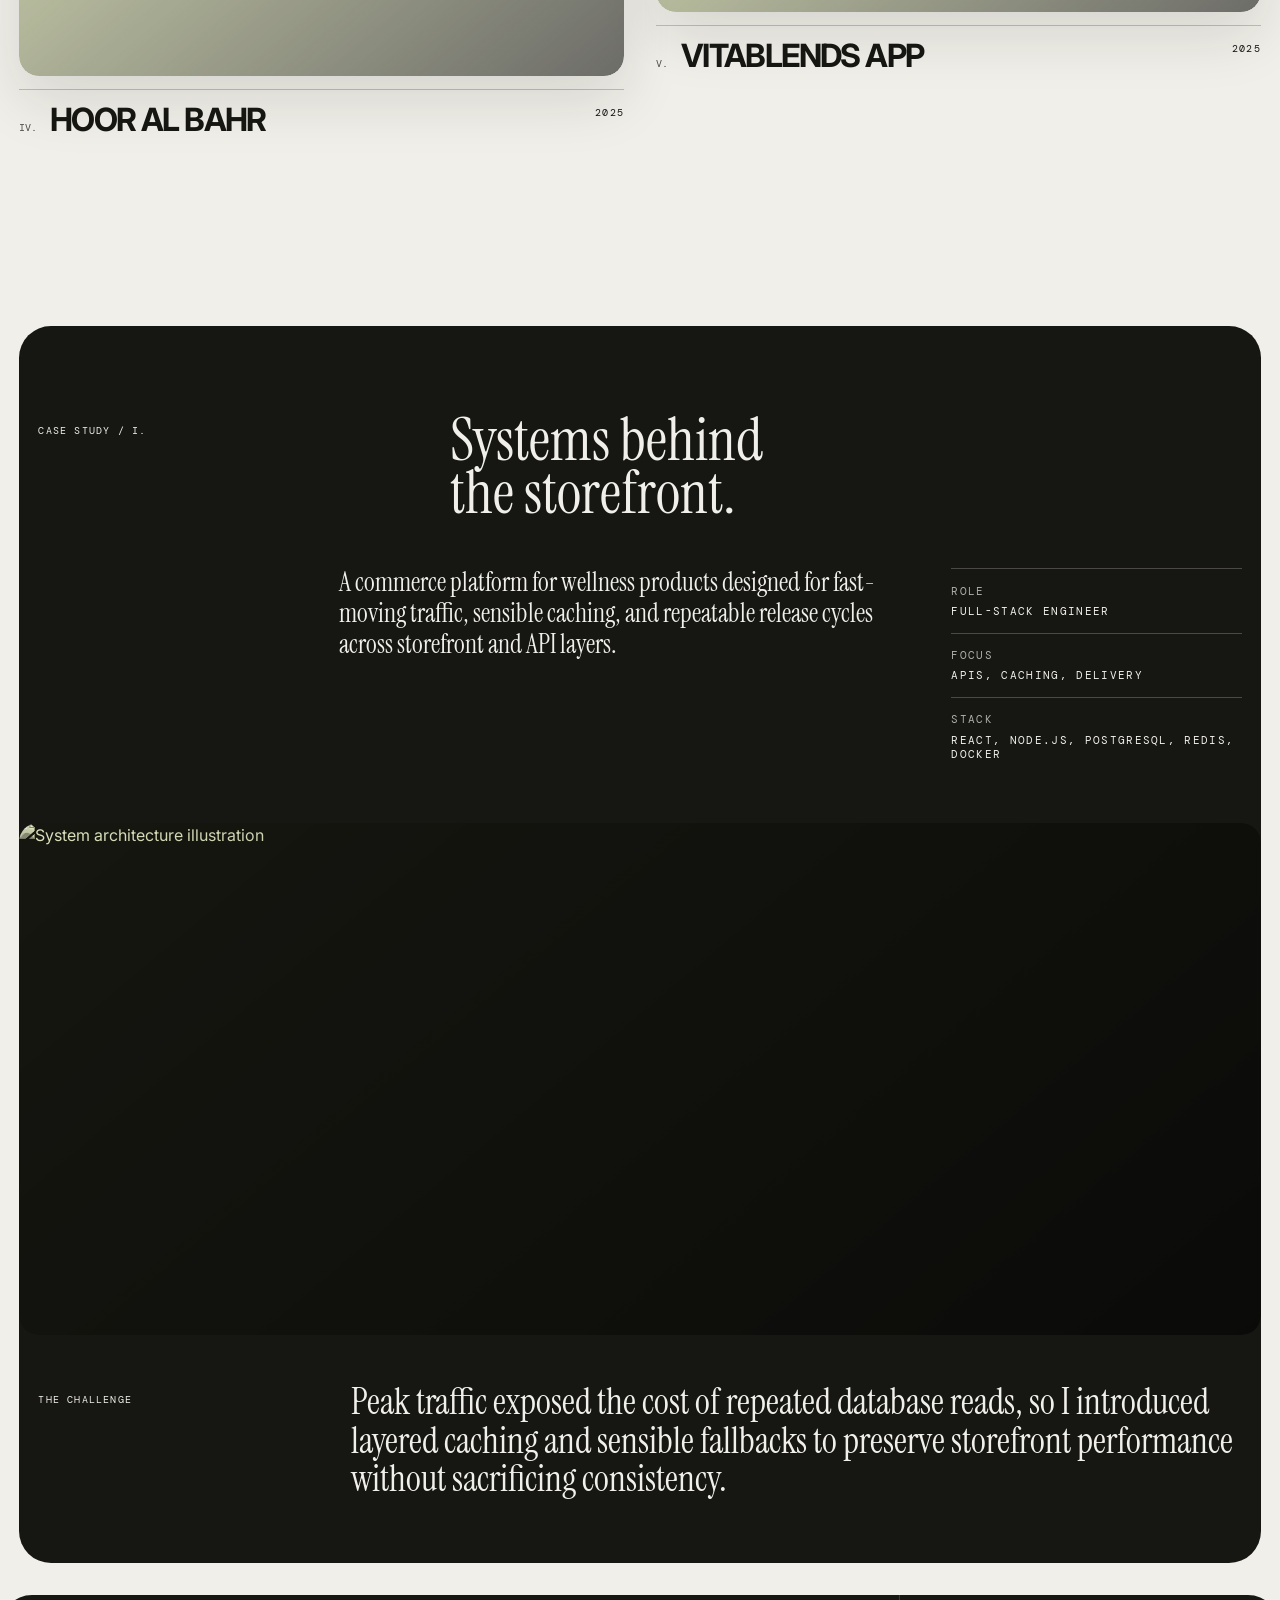
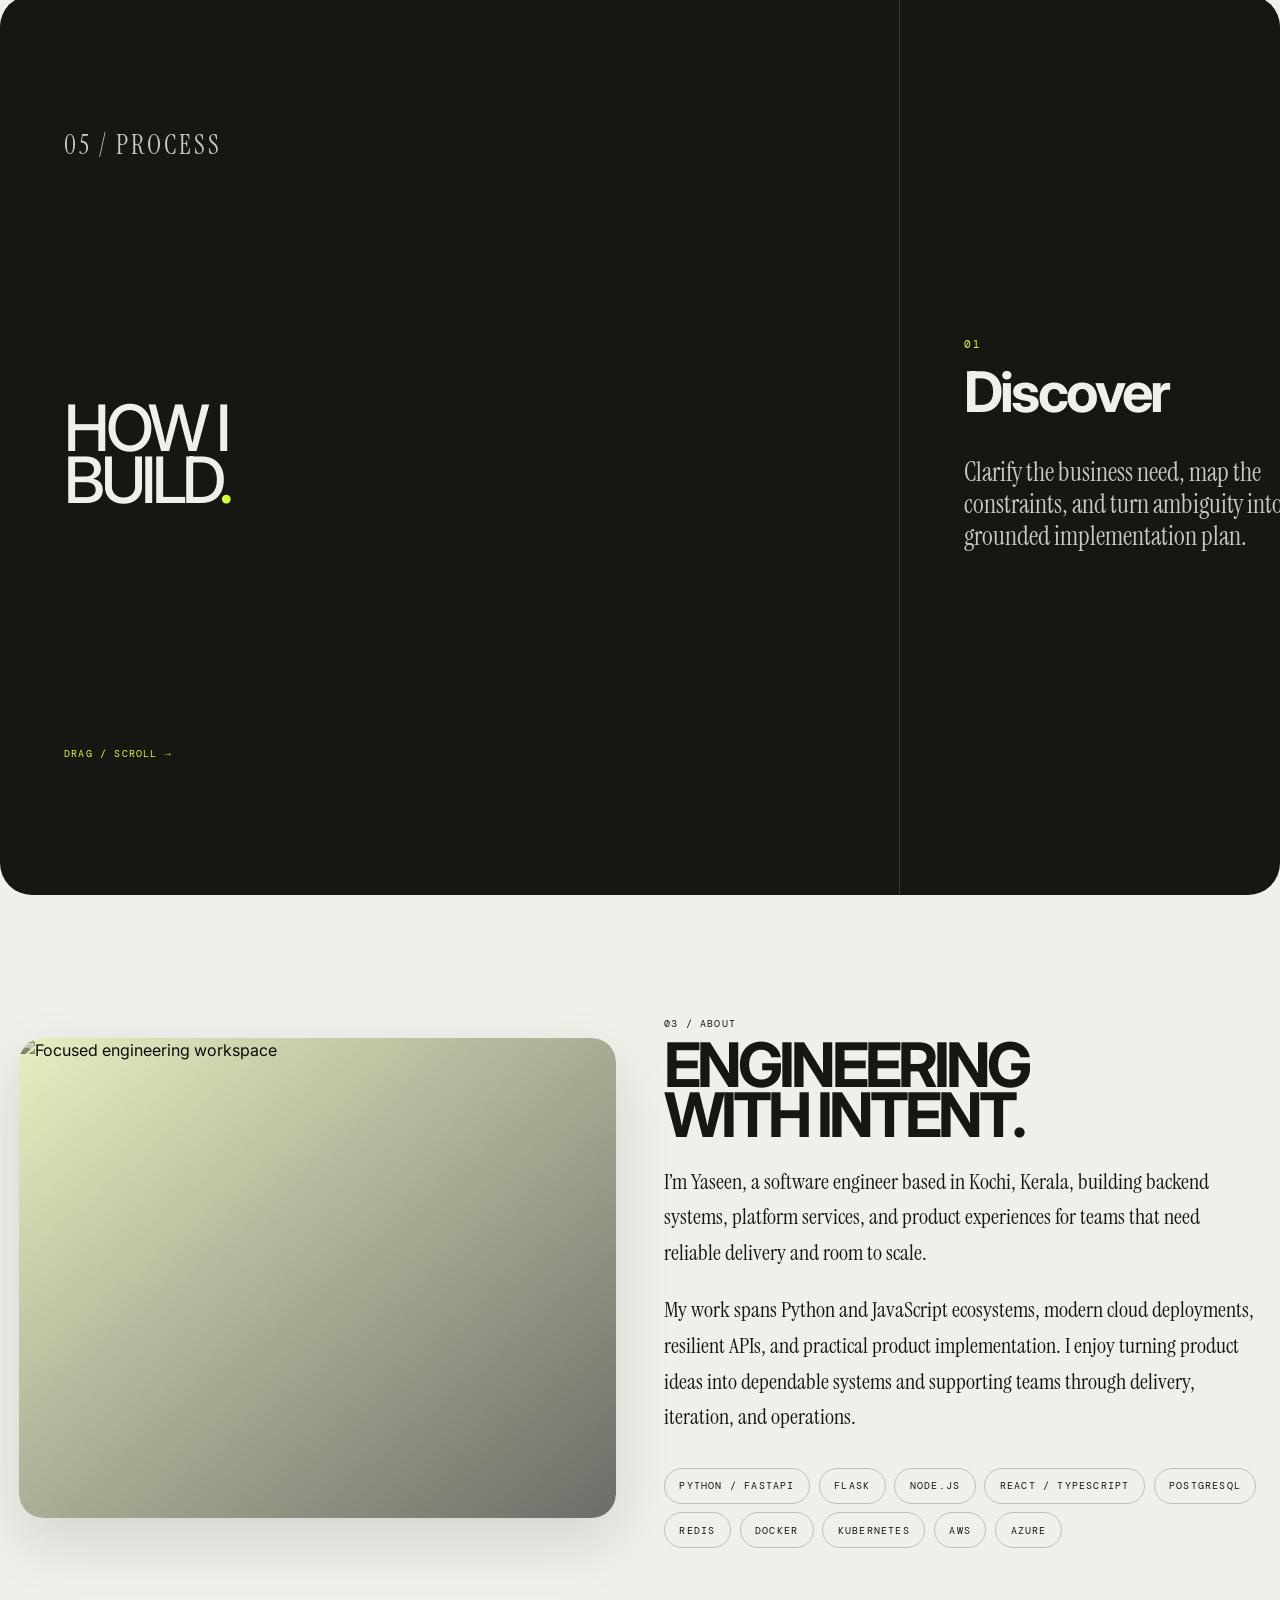
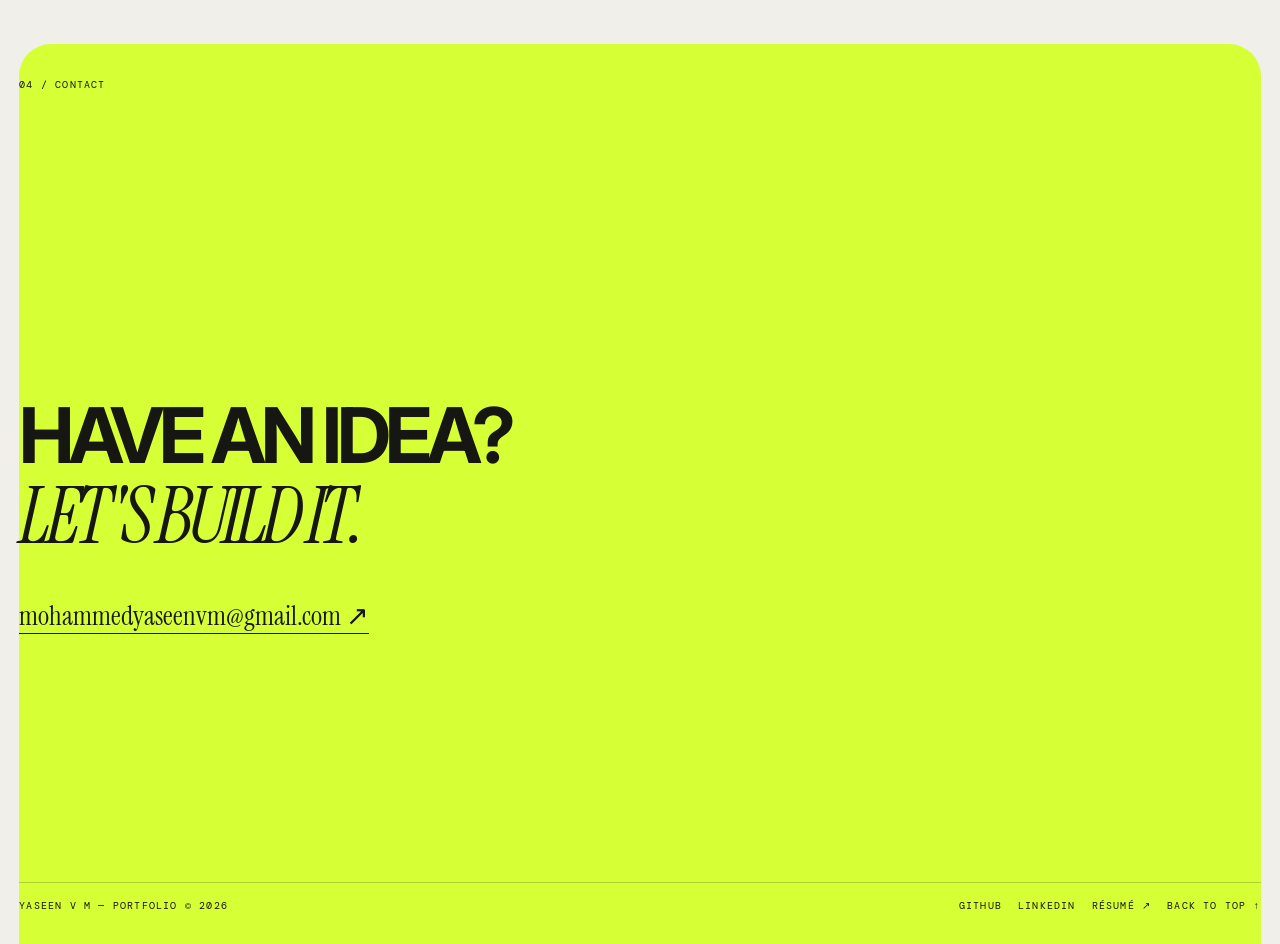
==== commit 7ea5bb41: "feat: upgrade portfolio UX and accessibility" ====
--- a/index.html
+++ b/index.html
@@ -3,31 +3,68 @@
 <head>
   <meta charset="UTF-8" />
   <meta name="viewport" content="width=device-width, initial-scale=1.0" />
-  <meta name="description" content="Yaseen V M — software engineer specializing in backend development, scalable systems, and cloud-native architectures." />
+  <meta name="description" content="Yaseen V M designs resilient backend systems, cloud-native platforms, and AI-assisted product experiences with an emphasis on reliability and growth." />
+  <meta name="author" content="Yaseen V M" />
+  <meta name="keywords" content="software engineer, backend engineer, cloud-native, platform engineering, Python, FastAPI, Flask, React, portfolio" />
+  <meta name="theme-color" content="#161613" />
+  <meta name="color-scheme" content="light dark" />
+  <meta property="og:title" content="Yaseen V M — Forward Deployed Engineer" />
+  <meta property="og:description" content="Portfolio of Yaseen V M, a software engineer building resilient backend systems and cloud-native products." />
+  <meta property="og:type" content="website" />
+  <meta property="og:url" content="https://mohammedyaseenvm.com/" />
+  <meta property="og:image" content="https://images.unsplash.com/photo-1516321318423-f06f85e504b3?auto=format&fit=crop&w=1200&q=80" />
+  <meta name="twitter:card" content="summary_large_image" />
+  <meta name="twitter:title" content="Yaseen V M — Forward Deployed Engineer" />
+  <meta name="twitter:description" content="Portfolio of Yaseen V M, a software engineer building resilient backend systems and cloud-native products." />
+  <meta name="twitter:image" content="https://images.unsplash.com/photo-1516321318423-f06f85e504b3?auto=format&fit=crop&w=1200&q=80" />
+  <link rel="canonical" href="https://mohammedyaseenvm.com/" />
+  <link rel="icon" type="image/svg+xml" href="/favicon.svg" />
+  <link rel="apple-touch-icon" href="/favicon.svg" />
+  <link rel="manifest" href="/site.webmanifest" />
+  <link rel="preconnect" href="https://fonts.googleapis.com" />
+  <link rel="preconnect" href="https://fonts.gstatic.com" crossorigin />
+  <link rel="preconnect" href="https://images.unsplash.com" />
+  <link rel="stylesheet" href="style.css" />
+  <script type="application/ld+json">
+    {
+      "@context": "https://schema.org",
+      "@type": "Person",
+      "name": "Yaseen V M",
+      "jobTitle": "Forward Deployed Engineer",
+      "url": "https://mohammedyaseenvm.com/",
+      "email": "mailto:mohammedyaseenvm@gmail.com",
+      "sameAs": [
+        "https://github.com/yaseen-vm",
+        "https://www.linkedin.com/in/mohammed-yaseen-v-m-608702244/"
+      ],
+      "description": "Software engineer focused on scalable backend systems, cloud-native architecture, and product delivery."
+    }
+  </script>
   <title>Yaseen V M — Forward Deployed Engineer</title>
-  <link rel="preconnect" href="https://images.unsplash.com">
-  <link rel="stylesheet" href="style.css" />
 </head>
 <body>
-  <div class="loader" id="loader"><span>Y / 26</span></div>
-  <div class="cursor" id="cursor"></div>
+  <a class="skip-link" href="#main-content">Skip to content</a>
+  <div class="loader" id="loader" aria-hidden="true"><span>Y / 26</span></div>
+  <div class="cursor" id="cursor" aria-hidden="true"></div>
 
   <header class="site-header">
-    <a class="brand" href="#top">YASEEN<span>®</span></a>
-    <nav>
+    <a class="brand" href="#top" aria-label="Yaseen V M home">YASEEN<span>®</span></a>
+    <nav id="site-nav" aria-label="Primary navigation">
       <a href="#work">I. Work</a>
       <a href="#about">II. About</a>
       <a href="#contact">III. Contact</a>
     </nav>
-    <button class="menu-btn" aria-label="Toggle menu">Menu</button>
+    <button class="menu-btn" type="button" aria-expanded="false" aria-controls="site-nav" aria-label="Toggle navigation">
+      <span aria-hidden="true">Menu</span>
+    </button>
   </header>
 
-  <main id="top">
-    <section class="hero">
+  <main id="main-content">
+    <section class="hero" id="top">
       <div class="hero-meta">
         <span>Forward Deployed Engineer</span>
         <span>Kochi, Kerala, India</span>
-        <span>Available for work — 2026</span>
+        <span>Available for selected work — 2026</span>
       </div>
       <h1 class="hero-title">
         <span class="line"><span>IMAGINE</span></span>
@@ -35,14 +72,14 @@
         <span class="line"><span>DEPLOY<span class="dot">.</span></span></span>
       </h1>
       <div class="hero-bottom reveal">
-        <p>I build backend systems and cloud-native platforms—where scalable architecture, clean code, and product thinking meet. I imagine it, engineer it, and deploy it.</p>
+        <p>I build resilient backend systems and cloud-native product experiences where architecture, reliability, and product thinking work together from day one.</p>
         <span class="scroll-mark">Scroll to explore ↓</span>
       </div>
     </section>
 
-    <section class="manifesto">
+    <section class="manifesto" aria-labelledby="manifesto-title">
       <p class="eyebrow">01 / Practice</p>
-      <p class="statement reveal-text">I don't just write code; I architect resilient ecosystems. From the first line of a REST API to the last node in a Kubernetes cluster, my focus is on scalability without complexity.</p>
+      <p class="statement reveal-text" id="manifesto-title">I shape products around dependable systems: clear APIs, efficient infrastructure, measurable performance, and calm delivery under pressure.</p>
     </section>
 
     <section class="work" id="work">
@@ -53,58 +90,58 @@
 
       <article class="project project-large">
         <a class="project-image magnetic" href="#project-vitablends" aria-label="View Vivid VitaBlends case study">
-          <img src="https://images.unsplash.com/photo-1534438327276-14e5300c3a48?auto=format&fit=crop&w=1800&q=85" alt="Health and wellness e-commerce" />
+          <img src="https://images.unsplash.com/photo-1534438327276-14e5300c3a48?auto=format&fit=crop&w=1800&q=85" alt="Health and wellness e-commerce platform" loading="eager" decoding="async" />
           <span class="view-pill">View project ↗</span>
         </a>
         <div class="project-info">
           <div><span class="project-no">I.</span><h2>VITABLENDS</h2></div>
-          <p>Full-stack e-commerce / Node.js API / Redis caching / CI/CD</p>
+          <p>Commerce platform / APIs / caching / release automation</p>
           <span>2025</span>
         </div>
       </article>
 
       <div class="project-grid">
         <article class="project">
-          <a class="project-image portrait magnetic" href="https://github.com/yaseen-vm/cortex" target="_blank" rel="noopener">
-            <img src="https://images.unsplash.com/photo-1558655146-9f40138edfeb?auto=format&fit=crop&w=1200&q=85" alt="Autonomous codebase intelligence" />
-            <span class="view-pill">View project ↗</span>
+          <a class="project-image portrait magnetic" href="https://github.com/yaseen-vm/cortex" target="_blank" rel="noopener noreferrer" aria-label="Open Cortex project on GitHub">
+            <img src="https://images.unsplash.com/photo-1558655146-9f40138edfeb?auto=format&fit=crop&w=1200&q=85" alt="Autonomous codebase intelligence experience" loading="lazy" decoding="async" />
+            <span class="view-pill">Open project ↗</span>
           </a>
           <div class="project-info compact">
             <div><span class="project-no">II.</span><h2>CORTEX</h2></div>
-            <p>Autonomous codebase intelligence / FastAPI + LangGraph</p>
+            <p>Agentic workflow tooling / FastAPI, LangGraph, CrewAI</p>
             <span>2026</span>
           </div>
         </article>
         <article class="project offset">
-          <a class="project-image square magnetic" href="https://github.com/ceremo-development" target="_blank" rel="noopener">
-            <img src="https://images.unsplash.com/photo-1519167758481-83f550bb49b3?auto=format&fit=crop&w=1200&q=85" alt="Event and wedding rentals marketplace" />
-            <span class="view-pill">View project ↗</span>
+          <a class="project-image square magnetic" href="https://github.com/ceremo-development" target="_blank" rel="noopener noreferrer" aria-label="Open Ceremo project on GitHub">
+            <img src="https://images.unsplash.com/photo-1519167758481-83f550bb49b3?auto=format&fit=crop&w=1200&q=85" alt="Event and wedding rentals marketplace" loading="lazy" decoding="async" />
+            <span class="view-pill">Open project ↗</span>
           </a>
           <div class="project-info compact">
             <div><span class="project-no">III.</span><h2>CEREMO</h2></div>
-            <p>Event & wedding rentals marketplace / Flask + React</p>
+            <p>Marketplace experience / Flask + React + cloud deployment</p>
             <span>2026</span>
           </div>
         </article>
         <article class="project">
-          <a class="project-image portrait magnetic" href="https://github.com/Hooralbahr/Hooralbahr" target="_blank" rel="noopener">
-            <img src="https://images.unsplash.com/photo-1414235077428-338989a2e8c0?auto=format&fit=crop&w=1200&q=85" alt="Bilingual restaurant website" />
-            <span class="view-pill">View project ↗</span>
+          <a class="project-image portrait magnetic" href="https://github.com/Hooralbahr/Hooralbahr" target="_blank" rel="noopener noreferrer" aria-label="Open Hoor Al Bahr project on GitHub">
+            <img src="https://images.unsplash.com/photo-1414235077428-338989a2e8c0?auto=format&fit=crop&w=1200&q=85" alt="Bilingual restaurant website and admin dashboard" loading="lazy" decoding="async" />
+            <span class="view-pill">Open project ↗</span>
           </a>
           <div class="project-info compact">
             <div><span class="project-no">IV.</span><h2>HOOR AL BAHR</h2></div>
-            <p>Bilingual restaurant site + admin / Flask, Docker, Nginx</p>
+            <p>Multi-language web experience / Flask, Docker, Nginx</p>
             <span>2025</span>
           </div>
         </article>
         <article class="project offset">
-          <a class="project-image square magnetic" href="https://github.com/vivid-vitablends-showcase/vivid-vitablends-app" target="_blank" rel="noopener">
-            <img src="https://images.unsplash.com/photo-1512941937669-90a1b58e7e9c?auto=format&fit=crop&w=1200&q=85" alt="Flutter mobile companion app" />
-            <span class="view-pill">View project ↗</span>
+          <a class="project-image square magnetic" href="https://github.com/vivid-vitablends-showcase/vivid-vitablends-app" target="_blank" rel="noopener noreferrer" aria-label="Open VitaBlends app project on GitHub">
+            <img src="https://images.unsplash.com/photo-1512941937669-90a1b58e7e9c?auto=format&fit=crop&w=1200&q=85" alt="Flutter mobile companion app for wellness products" loading="lazy" decoding="async" />
+            <span class="view-pill">Open project ↗</span>
           </a>
           <div class="project-info compact">
             <div><span class="project-no">V.</span><h2>VITABLENDS APP</h2></div>
-            <p>Flutter mobile companion / Dart, Provider, REST</p>
+            <p>Mobile companion / Dart, Provider, REST</p>
             <span>2025</span>
           </div>
         </article>
@@ -117,19 +154,19 @@
         <h2>Systems behind<br>the storefront.</h2>
       </div>
       <div class="case-copy">
-        <p class="lead">A full-stack e-commerce platform for health & wellness products—React/TypeScript storefront, Node.js/Express API, Prisma + PostgreSQL, Redis caching, and a Dockerised CI/CD pipeline.</p>
+        <p class="lead">A commerce platform for wellness products designed for fast-moving traffic, sensible caching, and repeatable release cycles across storefront and API layers.</p>
         <div class="facts">
-          <div><span>Role</span><p>Full-Stack Developer</p></div>
-          <div><span>Focus</span><p>APIs, Caching, CI/CD</p></div>
+          <div><span>Role</span><p>Full-Stack Engineer</p></div>
+          <div><span>Focus</span><p>APIs, caching, delivery</p></div>
           <div><span>Stack</span><p>React, Node.js, PostgreSQL, Redis, Docker</p></div>
         </div>
       </div>
       <div class="case-image full-bleed">
-        <img src="https://images.unsplash.com/photo-1571902943202-507ec2618e8f?auto=format&fit=crop&w=2000&q=85" alt="System architecture" />
+        <img src="https://images.unsplash.com/photo-1571902943202-507ec2618e8f?auto=format&fit=crop&w=2000&q=85" alt="System architecture illustration" loading="lazy" decoding="async" />
       </div>
       <div class="case-narrative">
         <p class="eyebrow">The challenge</p>
-        <p class="big-copy">Product pages buckled under peak traffic—every load hammered the database with identical queries and no caching layer existed to absorb it. I introduced shared Redis caching with graceful DB fallback, eliminating redundant queries on the hot path.</p>
+        <p class="big-copy">Peak traffic exposed the cost of repeated database reads, so I introduced layered caching and sensible fallbacks to preserve storefront performance without sacrificing consistency.</p>
       </div>
     </section>
 
@@ -143,22 +180,22 @@
         <article class="panel">
           <span class="panel-no">01</span>
           <h3>Discover</h3>
-          <p>Map the ambiguous problem, talk to the people who feel it, and pin down the constraints before a single line is written.</p>
+          <p>Clarify the business need, map the constraints, and turn ambiguity into a grounded implementation plan.</p>
         </article>
         <article class="panel">
           <span class="panel-no">02</span>
           <h3>Architect</h3>
-          <p>Design resilient, boring-in-a-good-way systems—clear data flow, sane boundaries, and room to scale without a rewrite.</p>
+          <p>Design systems that stay simple under pressure—from APIs and data flow to deployment expectations.</p>
         </article>
         <article class="panel">
           <span class="panel-no">03</span>
           <h3>Build</h3>
-          <p>Ship clean, tested code in tight loops. APIs, caching, queues, and pipelines that hold up under real traffic.</p>
+          <p>Ship maintainable code in tight loops with testing and feedback woven into every step.</p>
         </article>
         <article class="panel">
           <span class="panel-no">04</span>
           <h3>Deploy</h3>
-          <p>Containerise, wire up CI/CD, observe in production, and iterate. Imagine it, engineer it, deploy it.</p>
+          <p>Containerise, automate, observe, and improve so releases become part of product momentum.</p>
         </article>
         <article class="panel panel-outro">
           <p class="eyebrow">Next</p>
@@ -169,13 +206,13 @@
 
     <section class="about" id="about">
       <div class="about-image">
-        <img src="https://images.unsplash.com/photo-1516321318423-f06f85e504b3?auto=format&fit=crop&w=1400&q=85" alt="Developer workspace" />
+        <img src="https://images.unsplash.com/photo-1516321318423-f06f85e504b3?auto=format&fit=crop&w=1400&q=85" alt="Focused engineering workspace" loading="lazy" decoding="async" />
       </div>
       <div class="about-copy">
         <p class="eyebrow">03 / About</p>
         <h2>ENGINEERING<br>WITH INTENT.</h2>
-        <p>I'm Yaseen, a software engineer based in Kochi, Kerala, specializing in backend development, scalable system design, and cloud-native architectures. I build production-grade platforms with FastAPI, Flask, Node.js, React, and Flutter.</p>
-        <p>I hold a BCA (Bachelor of Computer Applications) and Microsoft Azure, Kubernetes, and AWS certifications. I care about clean architecture, system reliability, and performance—and I'm comfortable working directly with clients, mapping ambiguous problems, and shipping in the field.</p>
+        <p>I’m Yaseen, a software engineer based in Kochi, Kerala, building backend systems, platform services, and product experiences for teams that need reliable delivery and room to scale.</p>
+        <p>My work spans Python and JavaScript ecosystems, modern cloud deployments, resilient APIs, and practical product implementation. I enjoy turning product ideas into dependable systems and supporting teams through delivery, iteration, and operations.</p>
         <div class="capabilities">
           <span>Python / FastAPI</span><span>Flask</span><span>Node.js</span><span>React / TypeScript</span><span>PostgreSQL</span><span>Redis</span><span>Docker</span><span>Kubernetes</span><span>AWS</span><span>Azure</span>
         </div>
@@ -190,7 +227,12 @@
       </div>
       <footer>
         <span>Yaseen V M — Portfolio © 2026</span>
-        <div><a href="https://github.com/yaseen-vm" target="_blank" rel="noopener">GitHub</a><a href="https://www.linkedin.com/in/mohammed-yaseen-v-m-608702244/" target="_blank" rel="noopener">LinkedIn</a><a href="resume.pdf" target="_blank" rel="noopener">Résumé ↗</a><a href="#top">Back to top ↑</a></div>
+        <div>
+          <a href="https://github.com/yaseen-vm" target="_blank" rel="noopener noreferrer">GitHub</a>
+          <a href="https://www.linkedin.com/in/mohammed-yaseen-v-m-608702244/" target="_blank" rel="noopener noreferrer">LinkedIn</a>
+          <a href="resume.pdf" target="_blank" rel="noopener noreferrer">Résumé ↗</a>
+          <a href="#top">Back to top ↑</a>
+        </div>
       </footer>
     </section>
   </main>
--- a/style.css
+++ b/style.css
@@ -1,39 +1,497 @@
 @import url('https://fonts.googleapis.com/css2?family=DM+Mono:wght@300;400&family=Inter:wght@400;500;600&family=Instrument+Serif:ital@0;1&display=swap');
 
-:root{--ink:#161613;--paper:#f0efe9;--acid:#d7ff35;--line:rgba(22,22,19,.22)}
-*{box-sizing:border-box}html{scroll-behavior:smooth}body{margin:0;background:var(--paper);color:var(--ink);font-family:Inter,Arial,sans-serif;cursor:none}a{color:inherit;text-decoration:none}img{width:100%;height:100%;object-fit:cover;display:block}
-.loader{position:fixed;inset:0;background:var(--ink);color:var(--paper);z-index:1000;display:grid;place-items:center;font:12px DM Mono;letter-spacing:.15em;transition:transform .9s cubic-bezier(.76,0,.24,1)}.loader.hide{transform:translateY(-100%)}
-.cursor{position:fixed;width:12px;height:12px;border-radius:50%;background:var(--acid);z-index:999;pointer-events:none;transform:translate(-50%,-50%);mix-blend-mode:difference;transition:width .2s,height .2s}.cursor.big{width:48px;height:48px}
-.site-header{position:fixed;z-index:100;top:0;left:0;right:0;padding:20px 24px;display:grid;grid-template-columns:1fr auto 1fr;align-items:center;font:11px DM Mono;text-transform:uppercase;mix-blend-mode:difference;color:white}.brand{font:600 15px Inter}.brand span{font-size:7px;vertical-align:top;margin-left:2px}.site-header nav{display:flex;gap:28px}.menu-btn{display:none;background:none;border:0;color:inherit;text-transform:uppercase;font:inherit;justify-self:end}
-.hero{min-height:100vh;padding:100px 24px 28px;display:flex;flex-direction:column;justify-content:space-between}.hero-meta{display:grid;grid-template-columns:1fr 1fr 1fr;font:10px DM Mono;text-transform:uppercase}.hero-meta span:last-child{text-align:right}
-.hero-title{font-size:clamp(74px,15.2vw,240px);line-height:.73;letter-spacing:-.075em;font-weight:500;margin:8vh 0}.hero-title .line{display:block;overflow:hidden;padding-right:.08em}.hero-title .line>span{display:block;transform:translateY(110%);animation:rise 1.2s cubic-bezier(.76,0,.24,1) forwards}.hero-title .line:nth-child(2)>span{animation-delay:.1s}.hero-title .line:nth-child(3)>span{animation-delay:.2s}.hero-title .indent{padding-left:15vw}.dot{color:var(--acid)}.hero-title .acid,.hero-title .acid .char{color:var(--acid)}@keyframes rise{to{transform:translateY(0)}}
-.hero-bottom{display:flex;justify-content:space-between;align-items:end;border-top:1px solid var(--line);padding-top:14px}.hero-bottom p{max-width:460px;font-size:14px;line-height:1.5;margin:0}.scroll-mark,.eyebrow{font:10px DM Mono;text-transform:uppercase;letter-spacing:.04em}
-.manifesto{padding:18vh 24px 24vh;display:grid;grid-template-columns:1fr 3fr;border-top:1px solid var(--line)}.statement{font:400 clamp(38px,5.4vw,88px)/1.04 Instrument Serif,serif;max-width:1300px;margin:0}
-.work{padding:0 24px 16vh}.section-head{display:flex;justify-content:space-between;border-bottom:1px solid var(--line);padding-bottom:12px;margin-bottom:28px;font:10px DM Mono;text-transform:uppercase}.project{margin-bottom:14vh}.project-image{display:block;position:relative;overflow:hidden;height:72vh}.project-image img{transition:transform 1.1s cubic-bezier(.2,.7,.2,1)}.project-image:hover img{transform:scale(1.025)}.view-pill{position:absolute;right:20px;bottom:20px;background:var(--paper);padding:12px 16px;border-radius:100px;font:10px DM Mono;text-transform:uppercase;transform:translateY(80px);transition:.4s}.project-image:hover .view-pill{transform:translateY(0)}
-.project-info{display:grid;grid-template-columns:2fr 1fr auto;gap:20px;padding-top:14px;border-top:1px solid var(--line);margin-top:10px;align-items:start}.project-info>div{display:flex;gap:14px}.project-info h2{font-size:clamp(34px,5vw,78px);line-height:.8;letter-spacing:-.055em;margin:0}.project-info p,.project-info>span{font:10px/1.4 DM Mono;text-transform:uppercase;margin:0}.project-no{font:10px DM Mono}
-.project-grid{display:grid;grid-template-columns:1fr 1fr;gap:8vw}.project-grid .portrait{height:78vh}.project-grid .square{height:58vh}.project-grid .offset{margin-top:24vh}.compact{grid-template-columns:1fr auto}.compact p{display:none}.compact h2{font-size:42px}
-.case-study{background:var(--ink);color:var(--paper);padding:15vh 24px}.case-title{display:grid;grid-template-columns:1fr 3fr}.case-title h2{font:400 clamp(60px,9vw,150px)/.88 Instrument Serif;margin:0 0 12vh}.case-copy{display:grid;grid-template-columns:2fr 1fr;gap:10vw;margin-left:25%;margin-bottom:14vh}.lead{font:36px/1.1 Instrument Serif;margin:0}.facts{font:11px DM Mono;text-transform:uppercase}.facts div{border-top:1px solid #555;padding:10px 0}.facts span{opacity:.5}.facts p{margin:6px 0}.full-bleed{height:90vh;margin:0 -24px}.case-narrative{display:grid;grid-template-columns:1fr 3fr;padding-top:12vh}.big-copy{font:400 clamp(40px,5.5vw,85px)/1.02 Instrument Serif;margin:0}
-.about{padding:18vh 24px;display:grid;grid-template-columns:1fr 1fr;gap:10vw}.about-image{height:80vh}.about-copy h2{font-size:clamp(60px,7vw,115px);line-height:.82;letter-spacing:-.065em;margin:10vh 0 7vh}.about-copy>p:not(.eyebrow){font:24px/1.3 Instrument Serif;max-width:620px}.capabilities{display:flex;flex-wrap:wrap;gap:7px;margin-top:8vh}.capabilities span{border:1px solid var(--line);border-radius:100px;padding:9px 13px;font:10px DM Mono;text-transform:uppercase}
-.contact{min-height:100vh;background:var(--acid);padding:24px;display:flex;flex-direction:column;justify-content:space-between}.contact-main h2{font-size:clamp(70px,12vw,190px);line-height:.78;letter-spacing:-.07em;margin:12vh 0 8vh}.contact-main em{font:400 italic 1em Instrument Serif}.email{font:clamp(20px,3vw,48px) Instrument Serif;border-bottom:1px solid;display:inline-block}.contact footer{border-top:1px solid var(--line);padding-top:14px;display:flex;justify-content:space-between;font:10px DM Mono;text-transform:uppercase}.contact footer div{display:flex;gap:24px}
-.reveal{opacity:0;transform:translateY(20px);transition:opacity .8s,transform .8s}.reveal.visible{opacity:1;transform:none}
-/* ---- Scroll-driven horizontal section (GSAP-pinned; degrades to a swipe strip) ---- */
-.hscroll{background:var(--ink);color:var(--paper);overflow-x:auto;overflow-y:hidden;-webkit-overflow-scrolling:touch;scrollbar-width:none}
-.hscroll::-webkit-scrollbar{display:none}
-.hscroll.gsap-pinned{overflow:hidden}
-.hscroll-track{display:flex;width:max-content;height:100vh;will-change:transform}
-.panel{flex:0 0 auto;width:min(78vw,760px);height:100vh;padding:15vh 5vw;display:flex;flex-direction:column;justify-content:center;border-right:1px solid rgba(240,239,233,.16)}
-.panel .panel-no{font:11px DM Mono;letter-spacing:.15em;color:var(--acid)}
-.panel h3{font-size:clamp(56px,8vw,130px);line-height:.86;letter-spacing:-.05em;font-weight:500;margin:18px 0 6vh}
-.panel p{font:400 clamp(22px,2.4vw,34px)/1.25 Instrument Serif,serif;max-width:30ch;margin:0;color:rgba(240,239,233,.8)}
-.panel-intro,.panel-outro{width:min(92vw,900px);justify-content:space-between}
-.panel-intro h2,.panel-outro h2{font-size:clamp(64px,10vw,160px);line-height:.82;letter-spacing:-.07em;font-weight:500;margin:auto 0}
-.panel-intro .scroll-mark{color:var(--acid)}
-.panel-outro{align-items:flex-start}.panel-outro .eyebrow{color:var(--acid)}
-/* Unified ink+acid duotone treatment for all imagery — cohesion across the palette; reveals to full colour on hover */
-.about-image,.case-image{position:relative;overflow:hidden}
-.project-image img,.about-image img,.case-image img{filter:grayscale(1) contrast(1.08) brightness(.92);transition:filter .6s cubic-bezier(.2,.7,.2,1),transform 1.1s cubic-bezier(.2,.7,.2,1)}
-.project-image::after,.about-image::after,.case-image::after{content:'';position:absolute;inset:0;z-index:1;pointer-events:none;background:linear-gradient(150deg,rgba(215,255,53,.26),rgba(22,22,19,.58));mix-blend-mode:multiply;transition:opacity .6s}
-.project-image .view-pill{z-index:2}
-.project-image:hover img{filter:grayscale(0) contrast(1) brightness(1)}
-.project-image:hover::after{opacity:.35}
-@media(max-width:800px){body{cursor:auto}.cursor{display:none}.site-header nav{display:none}.menu-btn{display:block}.site-header{grid-template-columns:1fr 1fr}.hero{padding-top:90px}.hero-meta{grid-template-columns:1fr 1fr}.hero-meta span:nth-child(2){display:none}.hero-title{font-size:20vw;line-height:.78}.hero-title .indent{padding-left:8vw}.hero-bottom p{max-width:75%}.scroll-mark{display:none}.manifesto{grid-template-columns:1fr;gap:50px;padding:14vh 18px}.statement{font-size:12vw}.work{padding-left:18px;padding-right:18px}.project-image{height:58vh}.project-info{grid-template-columns:1fr auto}.project-info p{display:none}.project-grid{grid-template-columns:1fr;gap:0}.project-grid .portrait,.project-grid .square{height:65vh}.project-grid .offset{margin-top:0}.case-study{padding:12vh 18px}.case-title,.case-copy,.case-narrative{grid-template-columns:1fr}.case-title{gap:50px}.case-copy{margin-left:0;gap:60px}.full-bleed{margin:0 -18px;height:65vh}.case-narrative{gap:50px}.about{grid-template-columns:1fr;padding:12vh 18px}.about-image{height:65vh}.contact{padding:18px}.contact footer{gap:30px;flex-direction:column}.contact footer div{justify-content:space-between}.contact-main h2{font-size:20vw}.panel{width:86vw;padding:12vh 8vw}.panel h3{font-size:18vw}.panel-intro,.panel-outro{width:92vw}.panel-intro h2,.panel-outro h2{font-size:18vw}}
+:root {
+  --ink: #161613;
+  --paper: #f0efe9;
+  --acid: #d7ff35;
+  --line: rgba(22, 22, 19, 0.22);
+  --surface: rgba(255, 255, 255, 0.7);
+  --shadow: 0 24px 60px rgba(22, 22, 19, 0.12);
+}
+
+* { box-sizing: border-box; }
+html { scroll-behavior: smooth; }
+body {
+  margin: 0;
+  background: var(--paper);
+  color: var(--ink);
+  font-family: Inter, Arial, sans-serif;
+  line-height: 1.5;
+  cursor: none;
+}
+body.menu-open { overflow: hidden; }
+a { color: inherit; text-decoration: none; }
+img {
+  width: 100%;
+  height: 100%;
+  object-fit: cover;
+  display: block;
+}
+button, a { -webkit-tap-highlight-color: transparent; }
+
+.skip-link {
+  position: absolute;
+  top: -3rem;
+  left: 1rem;
+  z-index: 1200;
+  padding: 0.8rem 1rem;
+  background: var(--ink);
+  color: var(--paper);
+  border-radius: 999px;
+  font: 12px DM Mono, monospace;
+  text-transform: uppercase;
+  letter-spacing: 0.12em;
+}
+.skip-link:focus { top: 1rem; }
+
+:focus-visible {
+  outline: 3px solid var(--acid);
+  outline-offset: 3px;
+}
+
+.loader {
+  position: fixed;
+  inset: 0;
+  background: var(--ink);
+  color: var(--paper);
+  z-index: 1000;
+  display: grid;
+  place-items: center;
+  font: 12px DM Mono, monospace;
+  letter-spacing: 0.15em;
+  transition: transform 0.9s cubic-bezier(0.76, 0, 0.24, 1);
+}
+.loader.hide { transform: translateY(-100%); }
+
+.cursor {
+  position: fixed;
+  width: 12px;
+  height: 12px;
+  border-radius: 50%;
+  background: var(--acid);
+  z-index: 999;
+  pointer-events: none;
+  transform: translate(-50%, -50%);
+  mix-blend-mode: difference;
+  transition: width 0.2s ease, height 0.2s ease;
+}
+.cursor.big { width: 48px; height: 48px; }
+
+.site-header {
+  position: sticky;
+  top: 0;
+  z-index: 100;
+  display: grid;
+  grid-template-columns: 1fr auto 1fr;
+  align-items: center;
+  padding: 1.1rem 1.4rem;
+  background: rgba(22, 22, 19, 0.86);
+  backdrop-filter: blur(16px);
+  color: var(--paper);
+  font: 11px DM Mono, monospace;
+  text-transform: uppercase;
+  letter-spacing: 0.12em;
+}
+.brand {
+  font: 600 15px Inter, sans-serif;
+  letter-spacing: 0.04em;
+}
+.brand span { font-size: 7px; vertical-align: top; margin-left: 2px; }
+.site-header nav {
+  display: flex;
+  gap: 1.4rem;
+  justify-self: center;
+}
+.site-header nav a {
+  position: relative;
+  padding-bottom: 0.2rem;
+}
+.site-header nav a::after {
+  content: '';
+  position: absolute;
+  left: 0;
+  bottom: 0;
+  width: 100%;
+  height: 1px;
+  background: currentColor;
+  transform: scaleX(0);
+  transform-origin: left;
+  transition: transform 0.25s ease;
+}
+.site-header nav a:hover::after,
+.site-header nav a:focus-visible::after { transform: scaleX(1); }
+.menu-btn {
+  display: none;
+  justify-self: end;
+  background: transparent;
+  border: 1px solid rgba(240, 239, 233, 0.28);
+  color: inherit;
+  padding: 0.7rem 0.95rem;
+  border-radius: 999px;
+  font: inherit;
+  text-transform: uppercase;
+  cursor: pointer;
+}
+
+main { overflow-x: clip; }
+.hero,
+.manifesto,
+.work,
+.case-study,
+.about,
+.contact {
+  width: min(1380px, calc(100% - 2.4rem));
+  margin: 0 auto;
+}
+.hero {
+  min-height: 100svh;
+  padding: 5.5rem 0 2rem;
+  display: flex;
+  flex-direction: column;
+  justify-content: space-between;
+}
+.hero-meta {
+  display: grid;
+  grid-template-columns: repeat(3, minmax(0, 1fr));
+  gap: 1rem;
+  font: 10px DM Mono, monospace;
+  text-transform: uppercase;
+  letter-spacing: 0.12em;
+  opacity: 0.9;
+}
+.hero-meta span:last-child { text-align: right; }
+.hero-title {
+  font-size: clamp(74px, 15vw, 240px);
+  line-height: 0.74;
+  letter-spacing: -0.075em;
+  font-weight: 500;
+  margin: 5rem 0 3rem;
+}
+.hero-title .line { display: block; overflow: hidden; padding-right: 0.08em; }
+.hero-title .line > span { display: block; transform: translateY(110%); animation: rise 1.2s cubic-bezier(0.76, 0, 0.24, 1) forwards; }
+.hero-title .line:nth-child(2) > span { animation-delay: 0.1s; }
+.hero-title .line:nth-child(3) > span { animation-delay: 0.2s; }
+.hero-title .indent { padding-left: 15vw; }
+.dot { color: var(--acid); }
+.hero-title .acid,
+.hero-title .acid .char { color: var(--acid); }
+@keyframes rise { to { transform: translateY(0); } }
+
+.hero-bottom {
+  display: flex;
+  justify-content: space-between;
+  align-items: end;
+  gap: 1rem;
+  border-top: 1px solid var(--line);
+  padding-top: 1rem;
+}
+.hero-bottom p {
+  max-width: 35rem;
+  font-size: 0.95rem;
+  line-height: 1.6;
+  margin: 0;
+}
+.scroll-mark,
+.eyebrow {
+  font: 10px DM Mono, monospace;
+  text-transform: uppercase;
+  letter-spacing: 0.12em;
+}
+
+.manifesto {
+  padding: 8rem 0 6rem;
+  display: grid;
+  grid-template-columns: minmax(0, 1fr) minmax(0, 2.5fr);
+  gap: 2rem;
+  border-top: 1px solid var(--line);
+}
+.statement {
+  font: 400 clamp(2rem, 3.2vw, 3.2rem)/1.08 Instrument Serif, Georgia, serif;
+  max-width: 42rem;
+  margin: 0;
+}
+
+.work { padding: 0 0 6rem; }
+.section-head {
+  display: flex;
+  justify-content: space-between;
+  align-items: center;
+  gap: 1rem;
+  border-bottom: 1px solid var(--line);
+  padding-bottom: 0.8rem;
+  margin-bottom: 2rem;
+  font: 10px DM Mono, monospace;
+  text-transform: uppercase;
+  letter-spacing: 0.12em;
+}
+.project { margin-bottom: 4rem; }
+.project-image {
+  display: block;
+  position: relative;
+  overflow: hidden;
+  height: min(78svh, 42rem);
+  border-radius: 1.25rem;
+  box-shadow: var(--shadow);
+}
+.project-image img {
+  transition: transform 1.1s cubic-bezier(0.2, 0.7, 0.2, 1), filter 0.6s ease;
+}
+.project-image:hover img,
+.project-image:focus-visible img {
+  transform: scale(1.025);
+  filter: grayscale(0) contrast(1) brightness(1);
+}
+.view-pill {
+  position: absolute;
+  right: 1rem;
+  bottom: 1rem;
+  z-index: 2;
+  background: var(--paper);
+  color: var(--ink);
+  padding: 0.7rem 0.95rem;
+  border-radius: 999px;
+  font: 10px DM Mono, monospace;
+  text-transform: uppercase;
+  letter-spacing: 0.12em;
+  transform: translateY(80px);
+  transition: transform 0.4s ease;
+}
+.project-image:hover .view-pill,
+.project-image:focus-visible .view-pill { transform: translateY(0); }
+.project-info {
+  display: grid;
+  grid-template-columns: 2fr 1fr auto;
+  gap: 1.25rem;
+  padding-top: 1rem;
+  border-top: 1px solid var(--line);
+  margin-top: 0.8rem;
+  align-items: start;
+}
+.project-info > div { display: flex; gap: 0.8rem; align-items: baseline; }
+.project-info h2 {
+  font-size: clamp(1.7rem, 3.2vw, 2.7rem);
+  line-height: 0.9;
+  letter-spacing: -0.05em;
+  margin: 0;
+}
+.project-info p,
+.project-info > span {
+  font: 10px/1.4 DM Mono, monospace;
+  text-transform: uppercase;
+  letter-spacing: 0.12em;
+  margin: 0;
+}
+.project-no { font: 10px DM Mono, monospace; opacity: 0.75; }
+.project-grid { display: grid; grid-template-columns: repeat(2, minmax(0, 1fr)); gap: 2rem; }
+.project-grid .portrait { height: min(78svh, 29rem); }
+.project-grid .square { height: min(60svh, 22rem); }
+.project-grid .offset { margin-top: 3rem; }
+.compact { grid-template-columns: 1fr auto; }
+.compact p { display: none; }
+.compact h2 { font-size: clamp(1.35rem, 2.5vw, 2rem); }
+
+.case-study {
+  background: var(--ink);
+  color: var(--paper);
+  padding: 5.5rem 1.2rem 4rem;
+  border-radius: 2rem;
+  margin-top: 2rem;
+}
+.case-title { display: grid; grid-template-columns: minmax(0, 1fr) minmax(0, 2fr); gap: 1rem; }
+.case-title h2 {
+  font: 400 clamp(2.4rem, 4.6vw, 4.2rem)/0.9 Instrument Serif, Georgia, serif;
+  margin: 0 0 3rem;
+}
+.case-copy {
+  display: grid;
+  grid-template-columns: 2fr 1fr;
+  gap: 2rem;
+  margin-left: 25%;
+  margin-bottom: 3rem;
+}
+.lead {
+  font: 400 clamp(1.3rem, 2vw, 2rem)/1.2 Instrument Serif, Georgia, serif;
+  max-width: 34rem;
+  margin: 0;
+}
+.facts { font: 11px DM Mono, monospace; text-transform: uppercase; letter-spacing: 0.12em; }
+.facts div { border-top: 1px solid rgba(240, 239, 233, 0.24); padding: 0.9rem 0; }
+.facts span { opacity: 0.7; }
+.facts p { margin: 0.4rem 0 0; }
+.full-bleed { height: min(78svh, 32rem); margin: 0 -1.2rem; border-radius: 1.2rem; overflow: hidden; }
+.case-narrative { display: grid; grid-template-columns: minmax(0, 1fr) minmax(0, 3fr); gap: 1rem; padding-top: 3rem; }
+.big-copy { font: 400 clamp(1.75rem, 2.8vw, 2.6rem)/1.08 Instrument Serif, Georgia, serif; margin: 0; }
+
+.hscroll {
+  background: var(--ink);
+  color: var(--paper);
+  margin: 2rem auto;
+  border-radius: 2rem;
+  overflow-x: auto;
+  overflow-y: hidden;
+  -webkit-overflow-scrolling: touch;
+  scrollbar-width: none;
+}
+.hscroll::-webkit-scrollbar { display: none; }
+.hscroll.gsap-pinned { overflow: hidden; }
+.hscroll-track { display: flex; width: max-content; height: 100svh; will-change: transform; }
+.panel {
+  flex: 0 0 auto;
+  width: min(78vw, 760px);
+  height: 100svh;
+  padding: 15svh 5vw;
+  display: flex;
+  flex-direction: column;
+  justify-content: center;
+  border-right: 1px solid rgba(240, 239, 233, 0.16);
+}
+.panel .panel-no { font: 11px DM Mono, monospace; letter-spacing: 0.15em; color: var(--acid); }
+.panel h3 { font-size: clamp(2rem, 5vw, 3.5rem); line-height: 0.9; letter-spacing: -0.05em; margin: 1rem 0 2.5rem; }
+.panel p { font: 400 clamp(1.15rem, 2vw, 1.7rem)/1.25 Instrument Serif, Georgia, serif; max-width: 29ch; margin: 0; color: rgba(240, 239, 233, 0.82); }
+.panel-intro,
+.panel-outro { width: min(92vw, 900px); justify-content: space-between; }
+.panel-intro h2,
+.panel-outro h2 { font-size: clamp(2.4rem, 6vw, 4rem); line-height: 0.82; letter-spacing: -0.07em; font-weight: 500; margin: auto 0; }
+.panel-intro .scroll-mark { color: var(--acid); }
+.panel-outro { align-items: flex-start; }
+.panel-outro .eyebrow { color: var(--acid); }
+
+.about { padding: 5rem 0 6rem; display: grid; grid-template-columns: minmax(0, 1fr) minmax(0, 1fr); gap: 3rem; align-items: center; }
+.about-image { height: min(80svh, 30rem); border-radius: 1.5rem; overflow: hidden; box-shadow: var(--shadow); }
+.about-copy h2 { font-size: clamp(2.6rem, 4.8vw, 4rem); line-height: 0.82; letter-spacing: -0.065em; margin: 0 0 1.5rem; }
+.about-copy > p:not(.eyebrow) { font: 400 clamp(1.1rem, 1.8vw, 1.35rem)/1.65 Instrument Serif, Georgia, serif; max-width: 38rem; }
+.capabilities { display: flex; flex-wrap: wrap; gap: 0.55rem; margin-top: 2rem; }
+.capabilities span { border: 1px solid var(--line); border-radius: 999px; padding: 0.65rem 0.9rem; font: 10px DM Mono, monospace; text-transform: uppercase; letter-spacing: 0.12em; }
+
+.contact {
+  min-height: 100svh;
+  background: var(--acid);
+  padding: 1.5rem 0 2rem;
+  display: flex;
+  flex-direction: column;
+  justify-content: space-between;
+  border-radius: 2rem 2rem 0 0;
+}
+.contact-main h2 { font-size: clamp(2.8rem, 6vw, 5.8rem); line-height: 0.78; letter-spacing: -0.07em; margin: 3.5rem 0 2rem; }
+.contact-main em { font: 400 italic 1em Instrument Serif, Georgia, serif; }
+.email { font: clamp(1.2rem, 2.1vw, 2rem) Instrument Serif, Georgia, serif; border-bottom: 1px solid currentColor; display: inline-block; }
+.contact footer {
+  border-top: 1px solid rgba(22, 22, 19, 0.2);
+  padding-top: 1rem;
+  display: flex;
+  justify-content: space-between;
+  gap: 1.25rem;
+  font: 10px DM Mono, monospace;
+  text-transform: uppercase;
+  letter-spacing: 0.12em;
+}
+.contact footer div { display: flex; gap: 1rem; flex-wrap: wrap; }
+
+.reveal { opacity: 0; transform: translateY(20px); transition: opacity 0.8s ease, transform 0.8s ease; }
+.reveal.visible { opacity: 1; transform: none; }
+
+.about-image,
+.case-image { position: relative; overflow: hidden; }
+.project-image img,
+.about-image img,
+.case-image img {
+  filter: grayscale(1) contrast(1.08) brightness(0.92);
+  transition: filter 0.6s ease, transform 1.1s cubic-bezier(0.2, 0.7, 0.2, 1);
+}
+.project-image::after,
+.about-image::after,
+.case-image::after {
+  content: '';
+  position: absolute;
+  inset: 0;
+  z-index: 1;
+  pointer-events: none;
+  background: linear-gradient(140deg, rgba(215, 255, 53, 0.22), rgba(22, 22, 19, 0.6));
+  mix-blend-mode: multiply;
+  transition: opacity 0.6s ease;
+}
+.project-image .view-pill { z-index: 2; }
+.project-image:hover::after,
+.project-image:focus-visible::after,
+.about-image:hover::after,
+.case-image:hover::after { opacity: 0.35; }
+
+@media (max-width: 980px) {
+  .hero-meta { grid-template-columns: 1fr 1fr; }
+  .hero-meta span:last-child { text-align: left; }
+  .hero-meta span:nth-child(2) { display: none; }
+  .manifesto { grid-template-columns: 1fr; }
+  .case-copy { margin-left: 0; }
+  .about { grid-template-columns: 1fr; gap: 2rem; }
+}
+
+@media (max-width: 800px) {
+  body { cursor: auto; }
+  .cursor { display: none; }
+  .site-header {
+    grid-template-columns: 1fr auto;
+    padding-inline: 1rem;
+  }
+  .site-header nav {
+    display: none;
+    position: absolute;
+    top: calc(100% + 0.7rem);
+    left: 1rem;
+    right: 1rem;
+    flex-direction: column;
+    gap: 1rem;
+    padding: 1rem;
+    border: 1px solid rgba(240, 239, 233, 0.2);
+    border-radius: 1rem;
+    background: rgba(22, 22, 19, 0.96);
+    box-shadow: var(--shadow);
+  }
+  .site-header nav.is-open { display: flex; }
+  .menu-btn { display: inline-flex; }
+  .hero,
+  .manifesto,
+  .work,
+  .case-study,
+  .about,
+  .contact { width: min(100%, calc(100% - 1.2rem)); }
+  .hero { padding-top: 4rem; }
+  .hero-title { margin: 3rem 0 2rem; font-size: 20vw; }
+  .hero-title .indent { padding-left: 7vw; }
+  .hero-bottom { flex-direction: column; align-items: flex-start; }
+  .hero-bottom p { max-width: 100%; }
+  .scroll-mark { display: none; }
+  .project-image { height: 58svh; }
+  .project-info { grid-template-columns: 1fr auto; }
+  .project-info p { display: none; }
+  .project-grid { grid-template-columns: 1fr; gap: 1rem; }
+  .project-grid .offset { margin-top: 0; }
+  .case-study { padding: 4rem 1rem 3rem; }
+  .case-title,
+  .case-copy,
+  .case-narrative { grid-template-columns: 1fr; }
+  .case-copy { gap: 1.25rem; }
+  .full-bleed { margin: 0 -1rem; height: 60svh; }
+  .about-image { height: 60svh; }
+  .contact { padding: 1rem 0 1.25rem; }
+  .contact footer { flex-direction: column; }
+  .contact footer div { justify-content: space-between; }
+  .panel { width: 86vw; padding: 12svh 8vw; }
+  .panel h3 { font-size: clamp(1.8rem, 7vw, 2.8rem); }
+  .panel-intro,
+  .panel-outro { width: 92vw; }
+  .panel-intro h2,
+  .panel-outro h2 { font-size: clamp(2rem, 8vw, 3.4rem); }
+}
+
+@media (prefers-reduced-motion: reduce) {
+  *, *::before, *::after {
+    animation-duration: 0.01ms !important;
+    animation-iteration-count: 1 !important;
+    transition-duration: 0.01ms !important;
+    scroll-behavior: auto !important;
+  }
+  .loader { display: none; }
+  .cursor { display: none; }
+  .hero-title .line > span { transform: none !important; animation: none !important; }
+  .reveal { opacity: 1; transform: none; }
+}
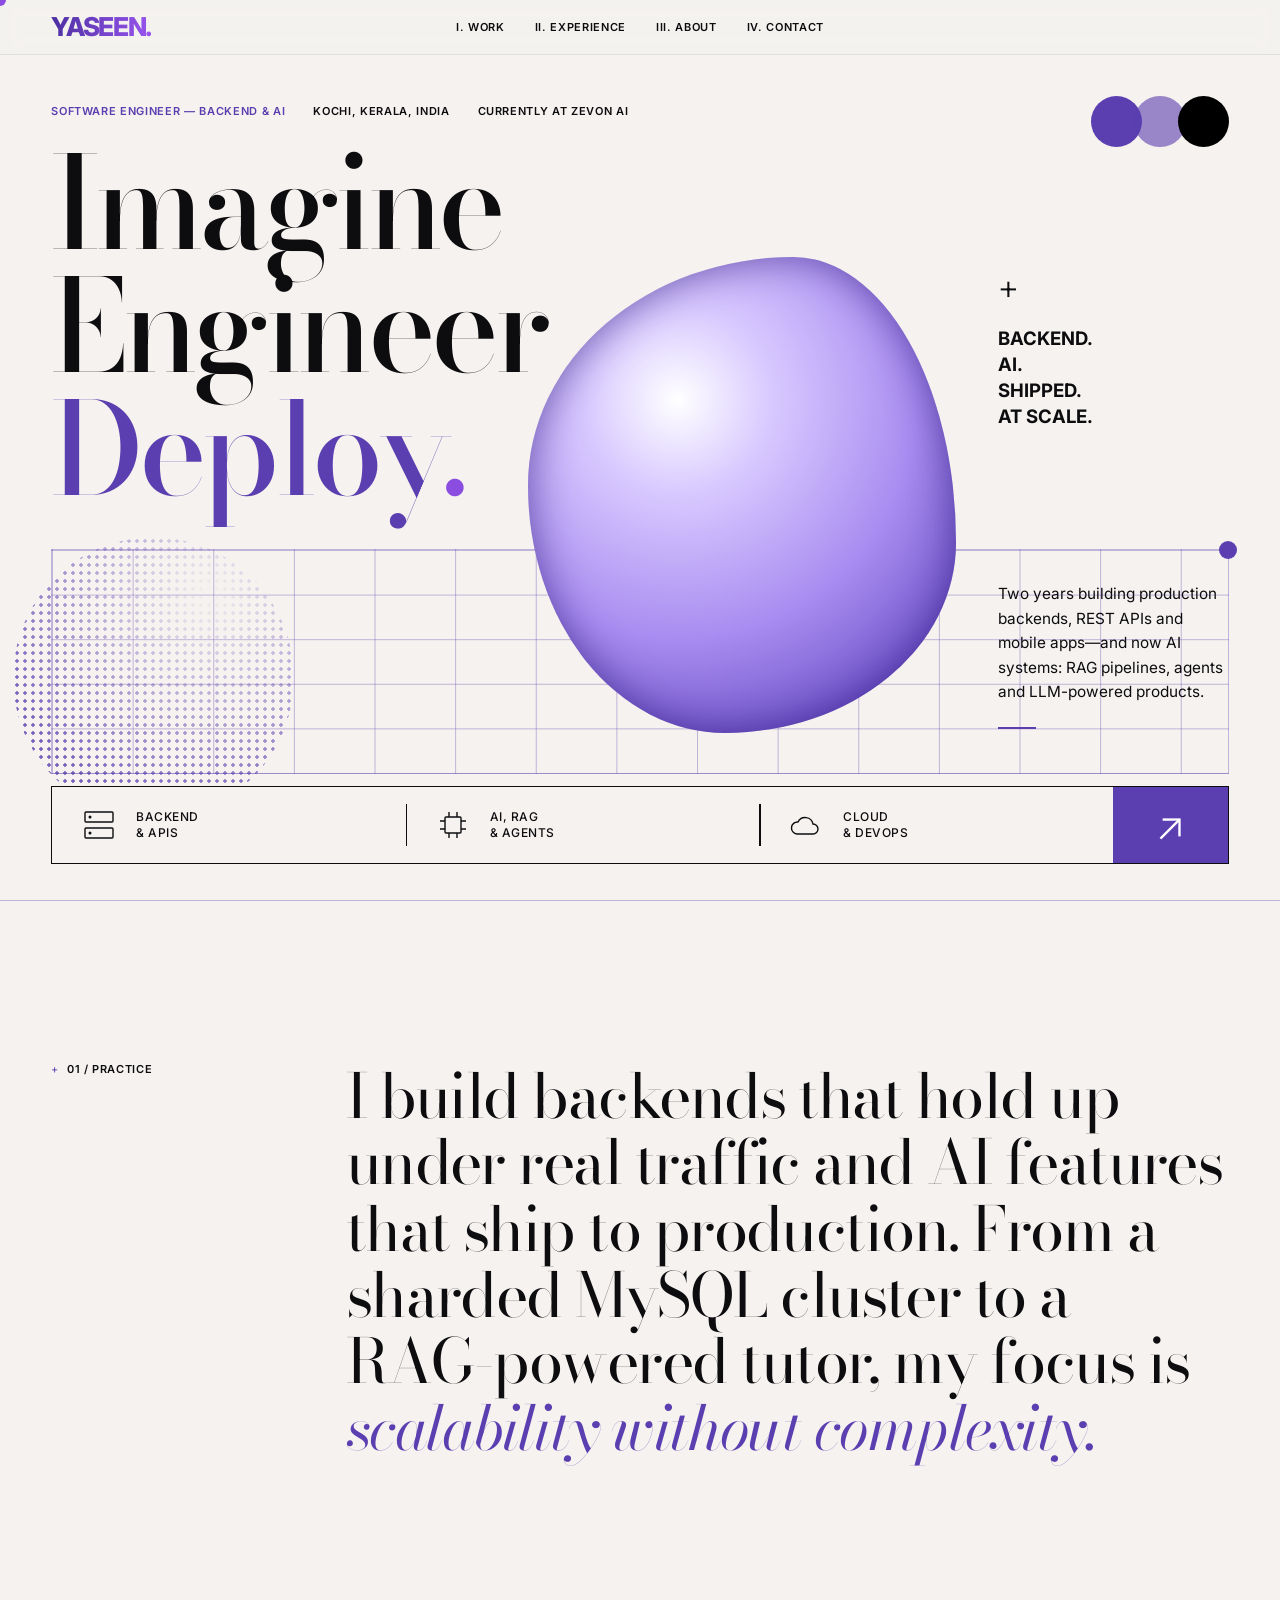
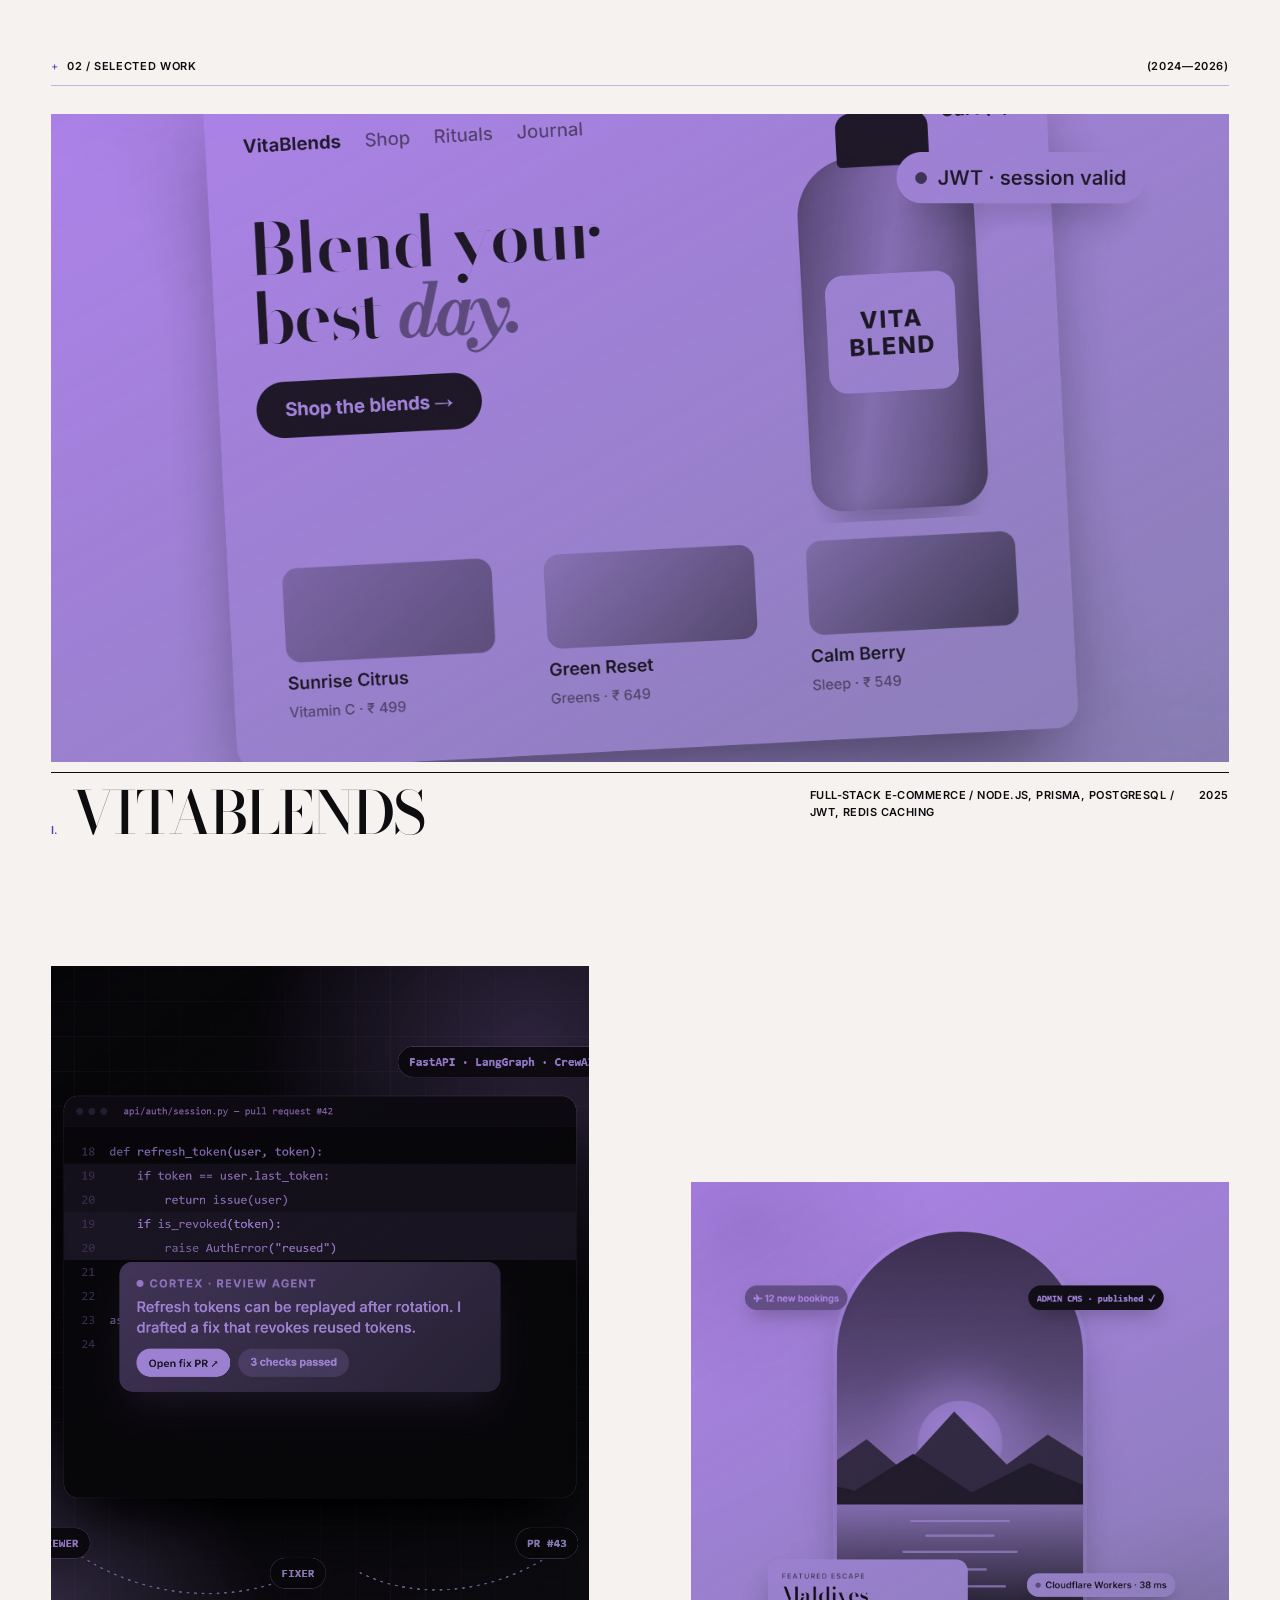
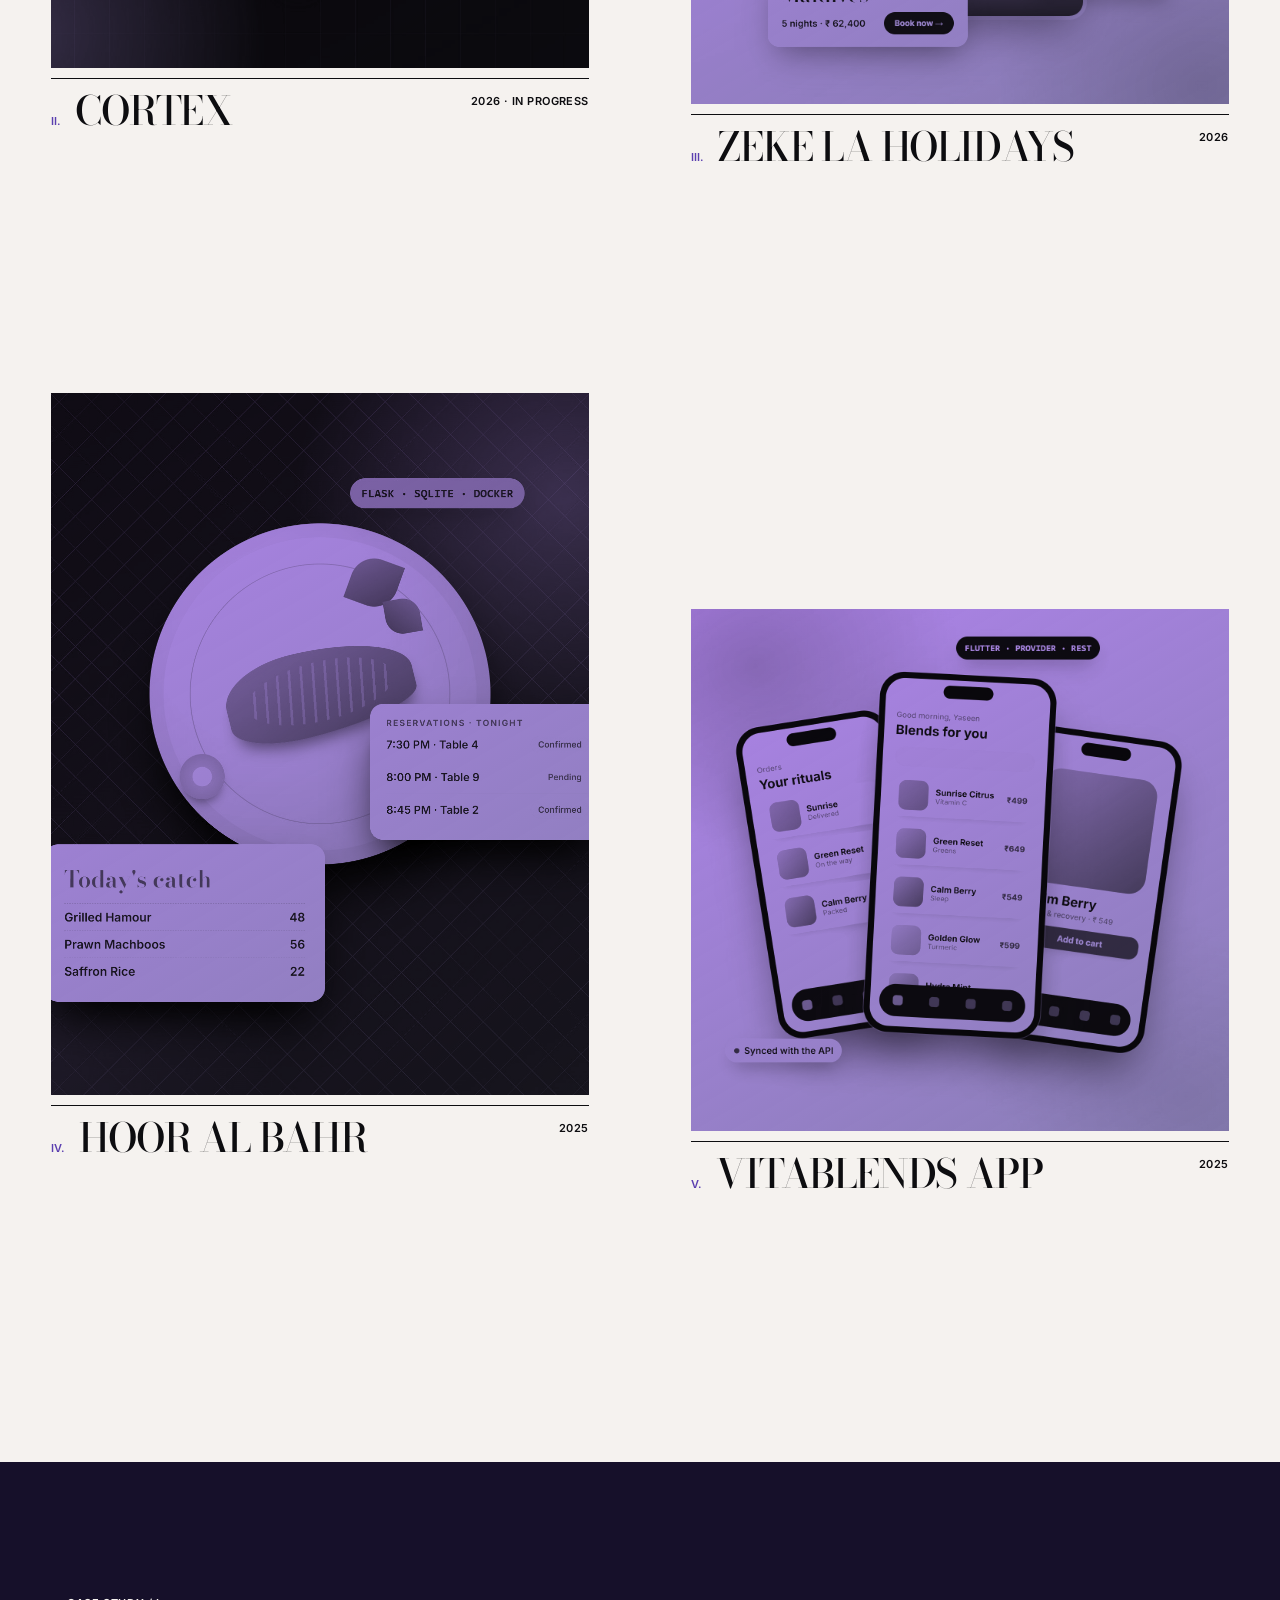
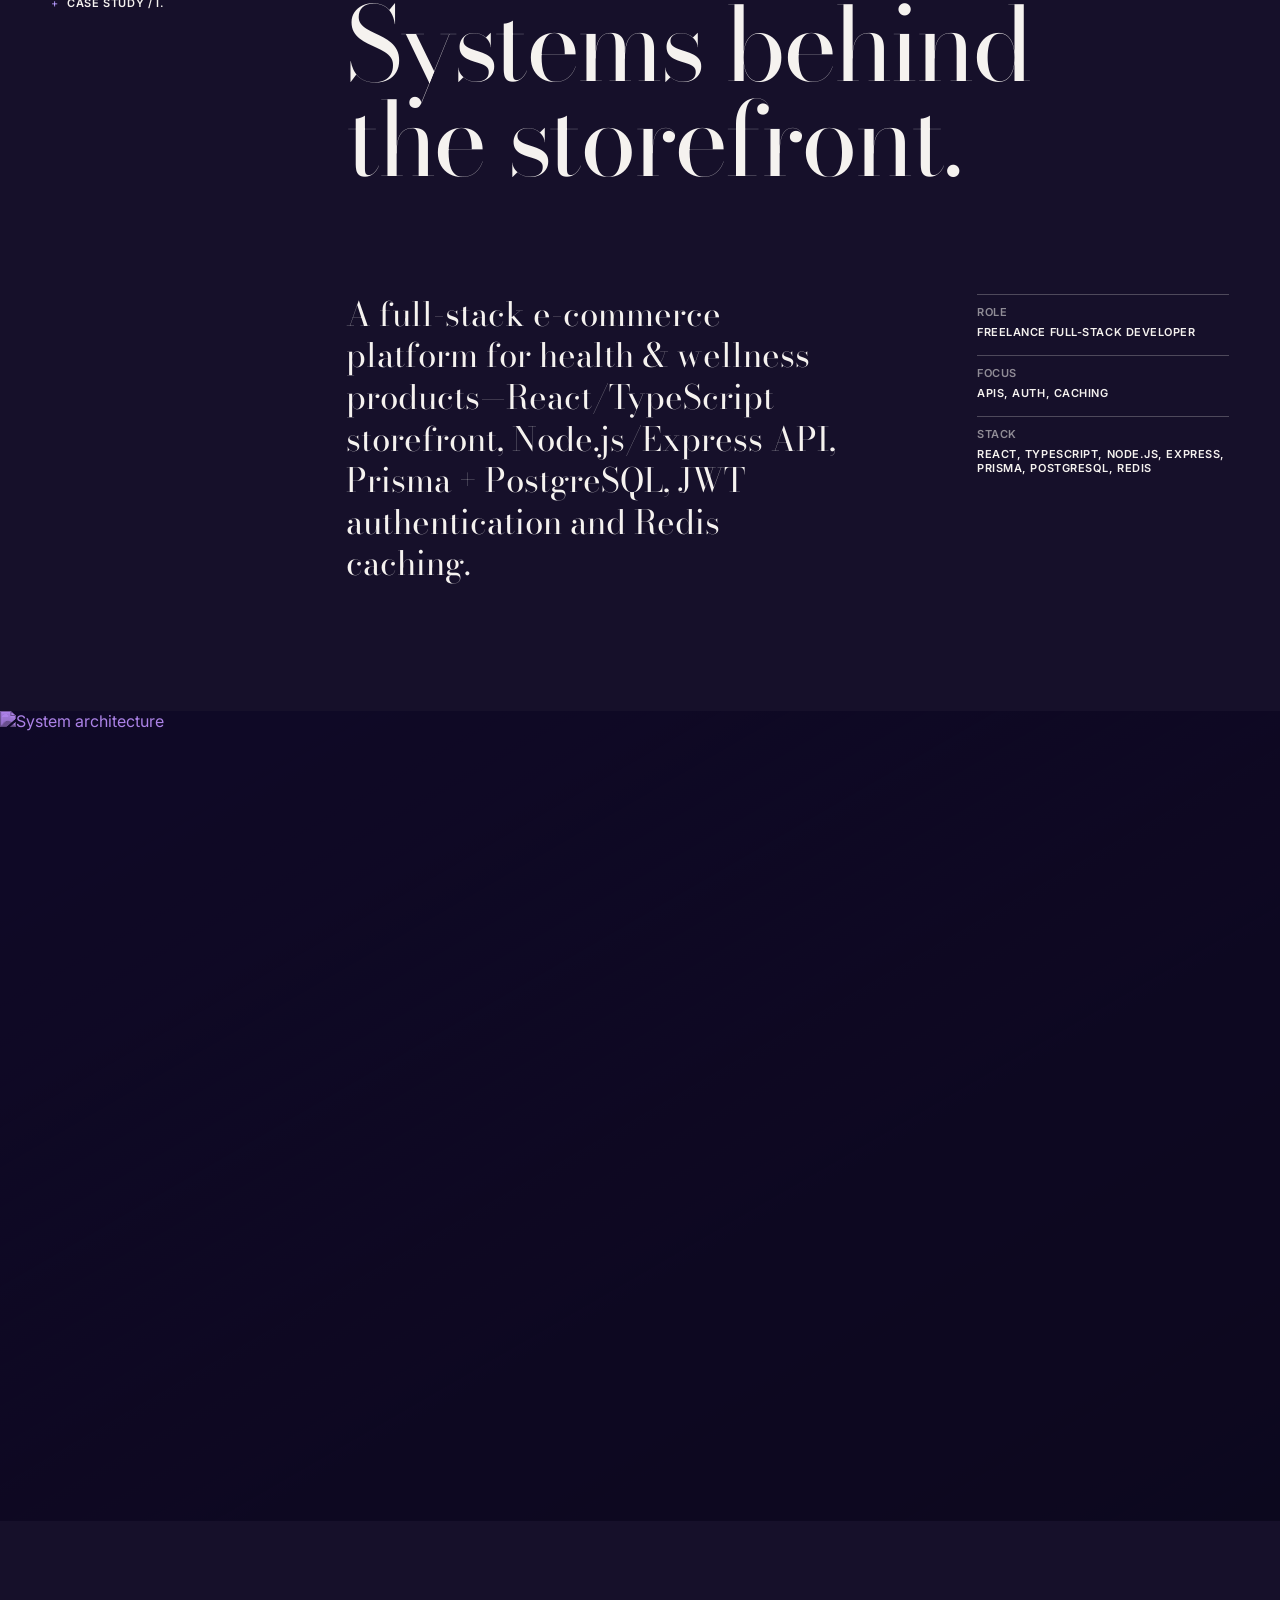
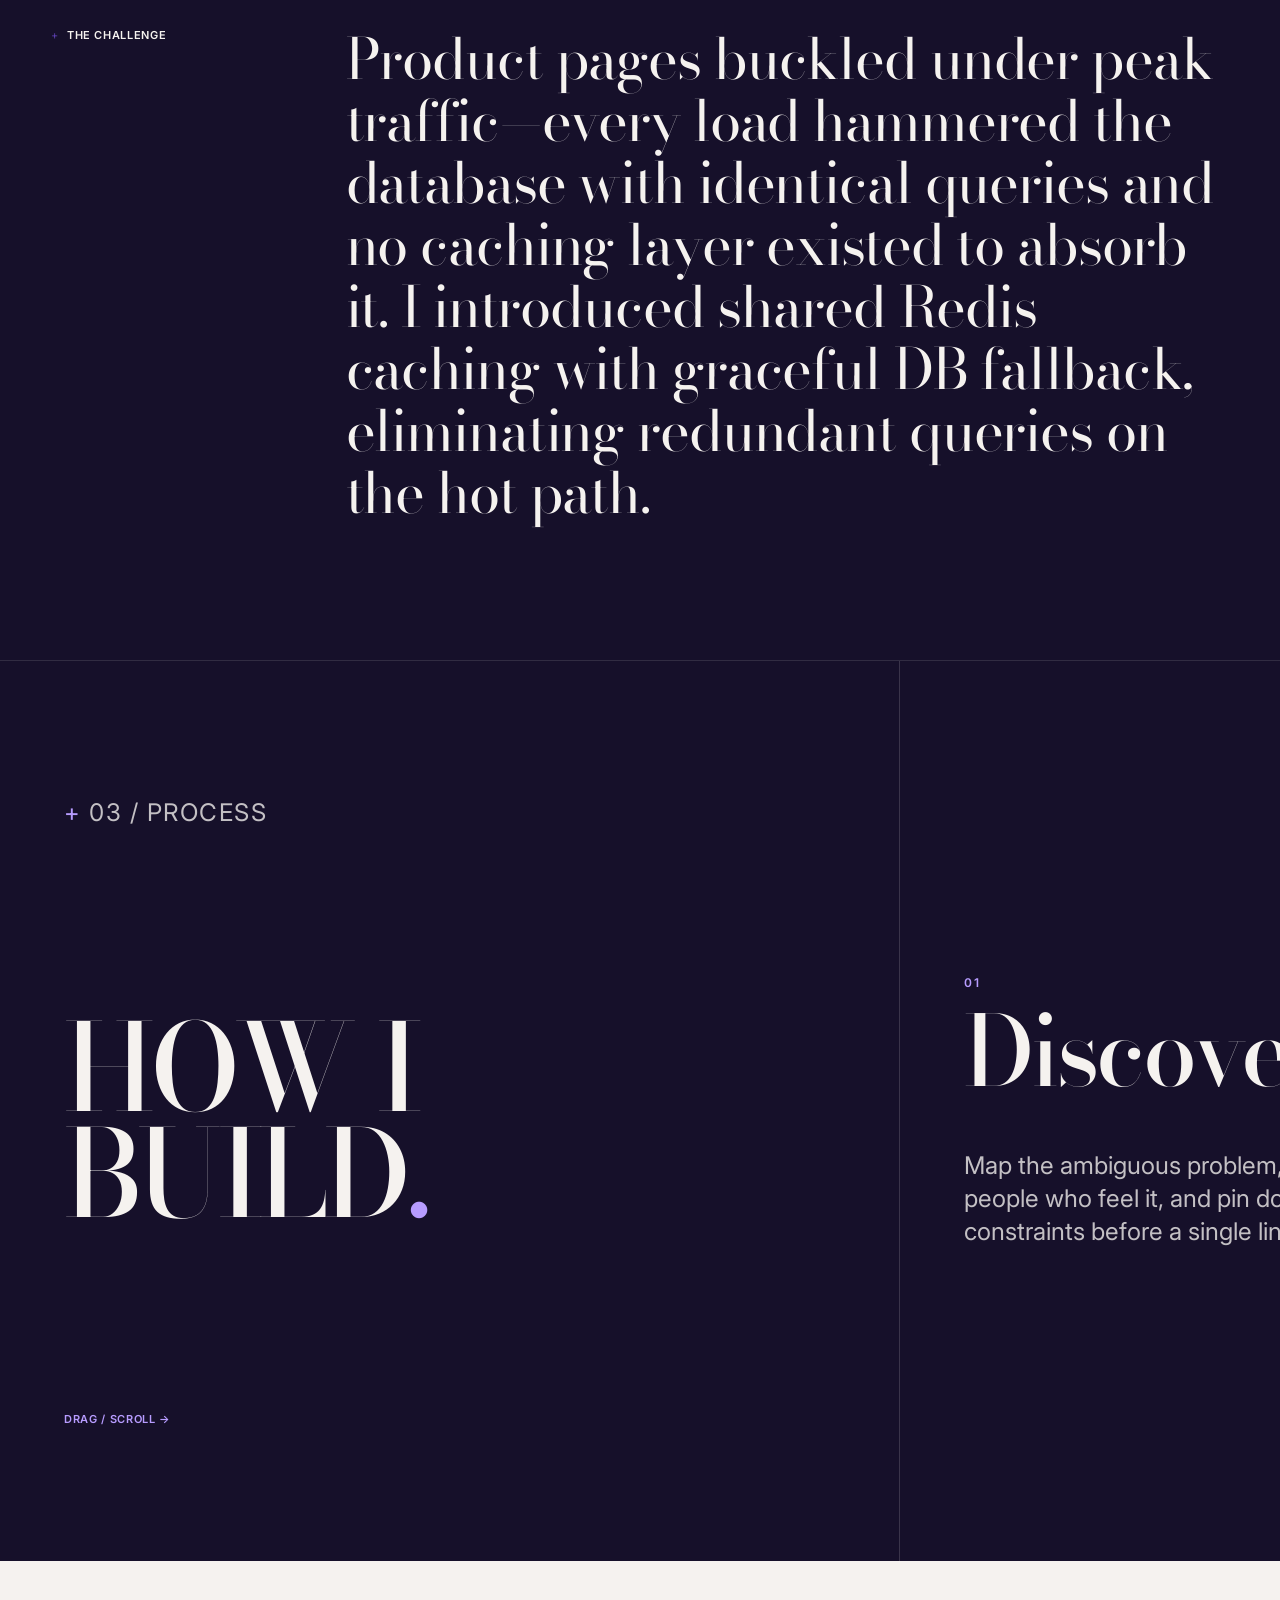
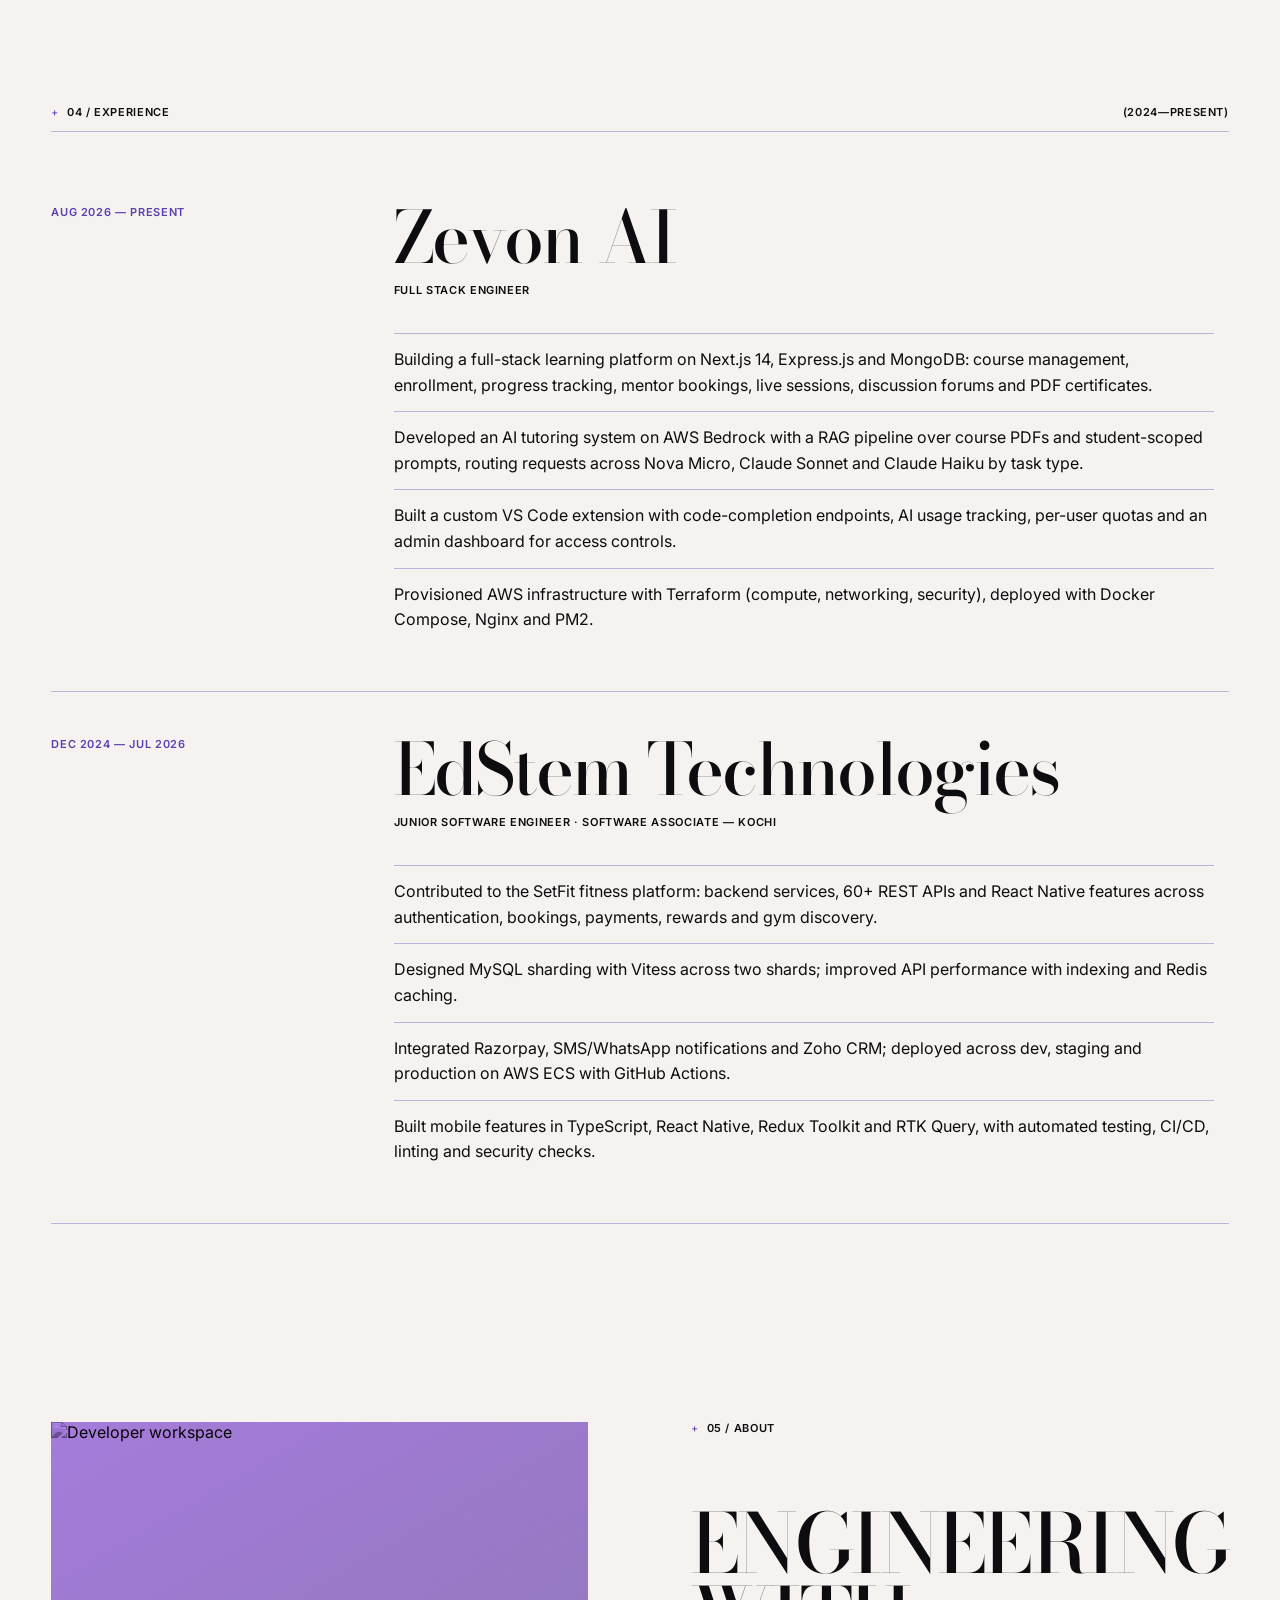
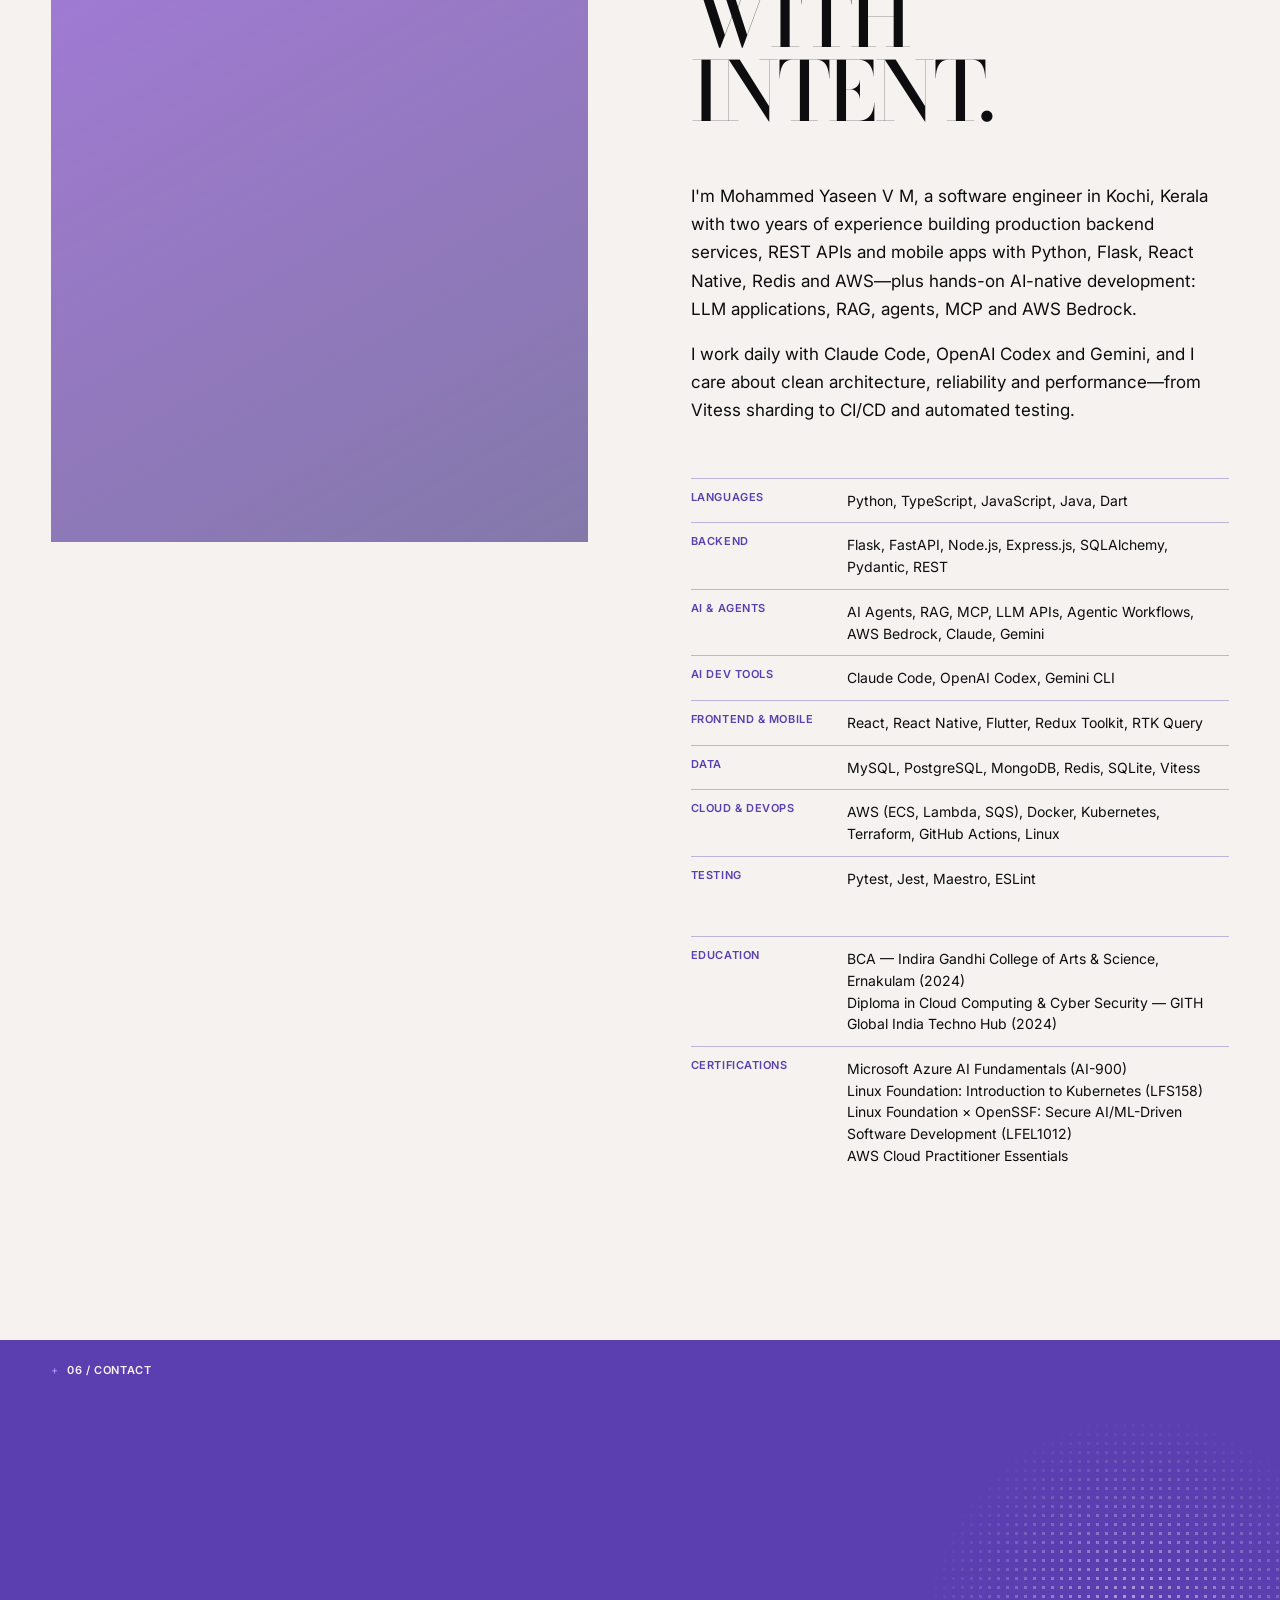
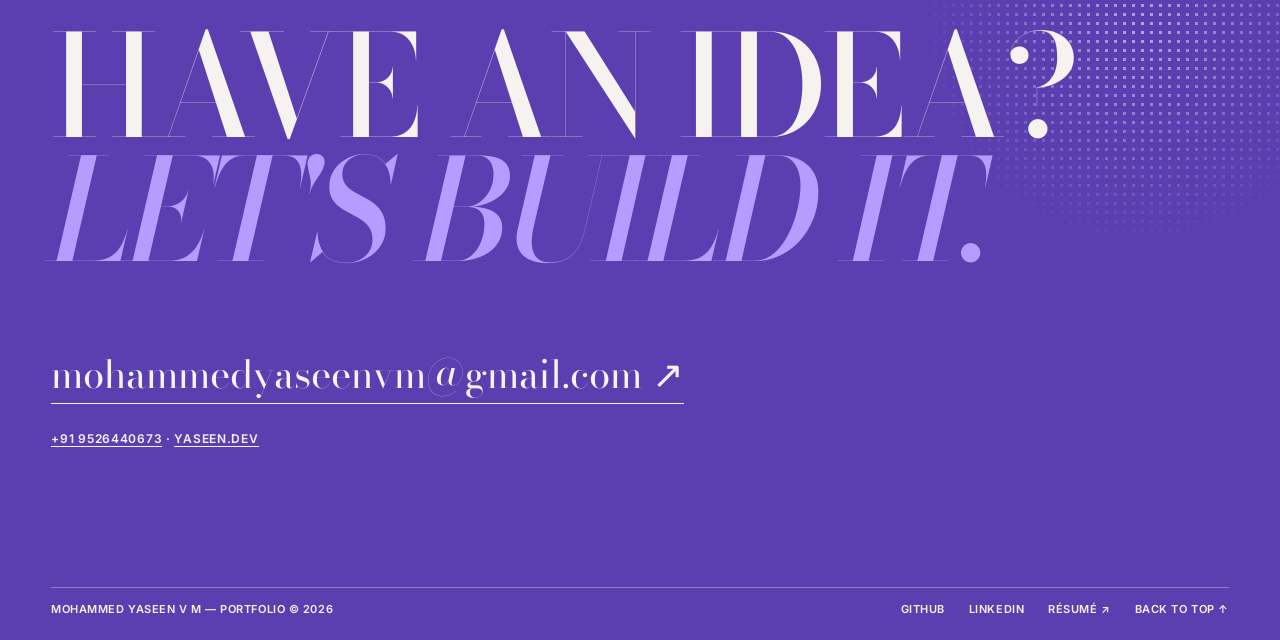
==== commit 2a2998f3: "Add scroll-driven WebGL lens for Selected Work Pinned Selected Work section with a refractive glass " ====
--- a/index.html
+++ b/index.html
@@ -3,83 +3,71 @@
 <head>
   <meta charset="UTF-8" />
   <meta name="viewport" content="width=device-width, initial-scale=1.0" />
-  <meta name="description" content="Yaseen V M designs resilient backend systems, cloud-native platforms, and AI-assisted product experiences with an emphasis on reliability and growth." />
-  <meta name="author" content="Yaseen V M" />
-  <meta name="keywords" content="software engineer, backend engineer, cloud-native, platform engineering, Python, FastAPI, Flask, React, portfolio" />
-  <meta name="theme-color" content="#161613" />
-  <meta name="color-scheme" content="light dark" />
-  <meta property="og:title" content="Yaseen V M — Forward Deployed Engineer" />
-  <meta property="og:description" content="Portfolio of Yaseen V M, a software engineer building resilient backend systems and cloud-native products." />
-  <meta property="og:type" content="website" />
-  <meta property="og:url" content="https://mohammedyaseenvm.com/" />
-  <meta property="og:image" content="https://images.unsplash.com/photo-1516321318423-f06f85e504b3?auto=format&fit=crop&w=1200&q=80" />
-  <meta name="twitter:card" content="summary_large_image" />
-  <meta name="twitter:title" content="Yaseen V M — Forward Deployed Engineer" />
-  <meta name="twitter:description" content="Portfolio of Yaseen V M, a software engineer building resilient backend systems and cloud-native products." />
-  <meta name="twitter:image" content="https://images.unsplash.com/photo-1516321318423-f06f85e504b3?auto=format&fit=crop&w=1200&q=80" />
-  <link rel="canonical" href="https://mohammedyaseenvm.com/" />
-  <link rel="icon" type="image/svg+xml" href="/favicon.svg" />
-  <link rel="apple-touch-icon" href="/favicon.svg" />
-  <link rel="manifest" href="/site.webmanifest" />
-  <link rel="preconnect" href="https://fonts.googleapis.com" />
-  <link rel="preconnect" href="https://fonts.gstatic.com" crossorigin />
-  <link rel="preconnect" href="https://images.unsplash.com" />
+  <meta name="description" content="Mohammed Yaseen V M — Software Engineer (Backend &amp; AI Engineering) building production APIs, RAG systems and AI agents. Currently at Zevon AI." />
+  <title>Mohammed Yaseen V M — Software Engineer, Backend &amp; AI</title>
+  <link rel="preconnect" href="https://images.unsplash.com">
   <link rel="stylesheet" href="style.css" />
-  <script type="application/ld+json">
-    {
-      "@context": "https://schema.org",
-      "@type": "Person",
-      "name": "Yaseen V M",
-      "jobTitle": "Forward Deployed Engineer",
-      "url": "https://mohammedyaseenvm.com/",
-      "email": "mailto:mohammedyaseenvm@gmail.com",
-      "sameAs": [
-        "https://github.com/yaseen-vm",
-        "https://www.linkedin.com/in/mohammed-yaseen-v-m-608702244/"
-      ],
-      "description": "Software engineer focused on scalable backend systems, cloud-native architecture, and product delivery."
-    }
-  </script>
-  <title>Yaseen V M — Forward Deployed Engineer</title>
+  <link rel="stylesheet" href="lens.css" />
 </head>
 <body>
-  <a class="skip-link" href="#main-content">Skip to content</a>
-  <div class="loader" id="loader" aria-hidden="true"><span>Y / 26</span></div>
-  <div class="cursor" id="cursor" aria-hidden="true"></div>
+  <div class="loader" id="loader"><span>Y / 26</span></div>
+  <div class="cursor" id="cursor"></div>
 
   <header class="site-header">
-    <a class="brand" href="#top" aria-label="Yaseen V M home">YASEEN<span>®</span></a>
-    <nav id="site-nav" aria-label="Primary navigation">
+    <a class="brand" href="#top">Yaseen.</a>
+    <nav>
       <a href="#work">I. Work</a>
-      <a href="#about">II. About</a>
-      <a href="#contact">III. Contact</a>
+      <a href="#experience">II. Experience</a>
+      <a href="#about">III. About</a>
+      <a href="#contact">IV. Contact</a>
     </nav>
-    <button class="menu-btn" type="button" aria-expanded="false" aria-controls="site-nav" aria-label="Toggle navigation">
-      <span aria-hidden="true">Menu</span>
-    </button>
+    <button class="menu-btn" aria-label="Toggle menu">Menu</button>
   </header>
 
-  <main id="main-content">
-    <section class="hero" id="top">
+  <main id="top">
+    <section class="hero">
       <div class="hero-meta">
-        <span>Forward Deployed Engineer</span>
+        <span>Software Engineer — Backend &amp; AI</span>
         <span>Kochi, Kerala, India</span>
-        <span>Available for selected work — 2026</span>
-      </div>
+        <span>Currently at Zevon AI</span>
+      </div>
+      <div class="hero-dots" aria-hidden="true"><i></i><i></i><i></i></div>
+      <div class="hero-grid" aria-hidden="true"></div>
+      <div class="halftone" aria-hidden="true"></div>
+      <div class="hero-blob" id="hero-blob" aria-hidden="true"><canvas id="blob"></canvas></div>
       <h1 class="hero-title">
-        <span class="line"><span>IMAGINE</span></span>
-        <span class="line indent"><span class="acid">ENGINEER</span></span>
-        <span class="line"><span>DEPLOY<span class="dot">.</span></span></span>
+        <span class="line"><span>Imagine</span></span>
+        <span class="line"><span>Engineer</span></span>
+        <span class="line"><span class="violet">Deploy<span class="dot">.</span></span></span>
       </h1>
-      <div class="hero-bottom reveal">
-        <p>I build resilient backend systems and cloud-native product experiences where architecture, reliability, and product thinking work together from day one.</p>
-        <span class="scroll-mark">Scroll to explore ↓</span>
-      </div>
-    </section>
-
-    <section class="manifesto" aria-labelledby="manifesto-title">
+      <div class="hero-side reveal">
+        <span class="plus">+</span>
+        <p>Backend.<br>AI.<br>Shipped.<br>At scale.</p>
+      </div>
+      <div class="hero-copy reveal">
+        <p>Two years building production backends, REST APIs and mobile apps—and now AI systems: RAG pipelines, agents and LLM-powered products.</p>
+        <span class="rule"></span>
+      </div>
+      <div class="hero-bar reveal">
+        <div class="bar-item">
+          <svg viewBox="0 0 38 38"><rect x="5" y="6" width="28" height="10" rx="1"/><rect x="5" y="22" width="28" height="10" rx="1"/><circle cx="10" cy="11" r=".8"/><circle cx="10" cy="27" r=".8"/></svg>
+          <span>Backend<br>&amp; APIs</span>
+        </div>
+        <div class="bar-item">
+          <svg viewBox="0 0 38 38"><rect x="11" y="11" width="16" height="16" rx="1"/><path d="M15 11V6M23 11V6M15 32v-5M23 32v-5M11 15H6M11 23H6M32 15h-5M32 23h-5"/></svg>
+          <span>AI, RAG<br>&amp; Agents</span>
+        </div>
+        <div class="bar-item">
+          <svg viewBox="0 0 38 38"><path d="M10 28a6 6 0 0 1 1-12 8 8 0 0 1 15 2 5 5 0 0 1 0 10z"/></svg>
+          <span>Cloud<br>&amp; DevOps</span>
+        </div>
+        <a class="bar-cta magnetic" href="#contact" aria-label="Get in touch">↗</a>
+      </div>
+    </section>
+
+    <section class="manifesto">
       <p class="eyebrow">01 / Practice</p>
-      <p class="statement reveal-text" id="manifesto-title">I shape products around dependable systems: clear APIs, efficient infrastructure, measurable performance, and calm delivery under pressure.</p>
+      <p class="statement reveal-text">I build backends that hold up under real traffic and AI features that ship to production. From a sharded MySQL cluster to a RAG-powered tutor, my focus is <em>scalability without complexity.</em></p>
     </section>
 
     <section class="work" id="work">
@@ -90,58 +78,58 @@
 
       <article class="project project-large">
         <a class="project-image magnetic" href="#project-vitablends" aria-label="View Vivid VitaBlends case study">
-          <img src="https://images.unsplash.com/photo-1534438327276-14e5300c3a48?auto=format&fit=crop&w=1800&q=85" alt="Health and wellness e-commerce platform" loading="eager" decoding="async" />
+          <img src="assets/project-1.jpg" alt="Health and wellness e-commerce" />
           <span class="view-pill">View project ↗</span>
         </a>
         <div class="project-info">
           <div><span class="project-no">I.</span><h2>VITABLENDS</h2></div>
-          <p>Commerce platform / APIs / caching / release automation</p>
+          <p>Full-stack e-commerce / Node.js, Prisma, PostgreSQL / JWT, Redis caching</p>
           <span>2025</span>
         </div>
       </article>
 
       <div class="project-grid">
         <article class="project">
-          <a class="project-image portrait magnetic" href="https://github.com/yaseen-vm/cortex" target="_blank" rel="noopener noreferrer" aria-label="Open Cortex project on GitHub">
-            <img src="https://images.unsplash.com/photo-1558655146-9f40138edfeb?auto=format&fit=crop&w=1200&q=85" alt="Autonomous codebase intelligence experience" loading="lazy" decoding="async" />
-            <span class="view-pill">Open project ↗</span>
+          <a class="project-image portrait magnetic" href="https://github.com/yaseen-vm/cortex" target="_blank" rel="noopener">
+            <img src="assets/project-2.jpg" alt="AI-assisted code review" />
+            <span class="view-pill">View project ↗</span>
           </a>
           <div class="project-info compact">
             <div><span class="project-no">II.</span><h2>CORTEX</h2></div>
-            <p>Agentic workflow tooling / FastAPI, LangGraph, CrewAI</p>
+            <p>AI code-review workflow, fix PRs / FastAPI, LangGraph, CrewAI</p>
+            <span>2026 · In progress</span>
+          </div>
+        </article>
+        <article class="project offset">
+          <a class="project-image square magnetic" href="https://github.com/yaseen-vm" target="_blank" rel="noopener">
+            <img src="assets/project-3.jpg" alt="Travel platform" />
+            <span class="view-pill">View project ↗</span>
+          </a>
+          <div class="project-info compact">
+            <div><span class="project-no">III.</span><h2>ZEKE LA HOLIDAYS</h2></div>
+            <p>Travel platform + admin CMS / React 19, Hono, Cloudflare Workers, D1, R2</p>
             <span>2026</span>
           </div>
         </article>
+        <article class="project">
+          <a class="project-image portrait magnetic" href="https://github.com/Hooralbahr/Hooralbahr" target="_blank" rel="noopener">
+            <img src="assets/project-4.jpg" alt="Restaurant website" />
+            <span class="view-pill">View project ↗</span>
+          </a>
+          <div class="project-info compact">
+            <div><span class="project-no">IV.</span><h2>HOOR AL BAHR</h2></div>
+            <p>Restaurant site + admin dashboard / Flask, SQLite, Docker, Nginx</p>
+            <span>2025</span>
+          </div>
+        </article>
         <article class="project offset">
-          <a class="project-image square magnetic" href="https://github.com/ceremo-development" target="_blank" rel="noopener noreferrer" aria-label="Open Ceremo project on GitHub">
-            <img src="https://images.unsplash.com/photo-1519167758481-83f550bb49b3?auto=format&fit=crop&w=1200&q=85" alt="Event and wedding rentals marketplace" loading="lazy" decoding="async" />
-            <span class="view-pill">Open project ↗</span>
-          </a>
-          <div class="project-info compact">
-            <div><span class="project-no">III.</span><h2>CEREMO</h2></div>
-            <p>Marketplace experience / Flask + React + cloud deployment</p>
-            <span>2026</span>
-          </div>
-        </article>
-        <article class="project">
-          <a class="project-image portrait magnetic" href="https://github.com/Hooralbahr/Hooralbahr" target="_blank" rel="noopener noreferrer" aria-label="Open Hoor Al Bahr project on GitHub">
-            <img src="https://images.unsplash.com/photo-1414235077428-338989a2e8c0?auto=format&fit=crop&w=1200&q=85" alt="Bilingual restaurant website and admin dashboard" loading="lazy" decoding="async" />
-            <span class="view-pill">Open project ↗</span>
-          </a>
-          <div class="project-info compact">
-            <div><span class="project-no">IV.</span><h2>HOOR AL BAHR</h2></div>
-            <p>Multi-language web experience / Flask, Docker, Nginx</p>
-            <span>2025</span>
-          </div>
-        </article>
-        <article class="project offset">
-          <a class="project-image square magnetic" href="https://github.com/vivid-vitablends-showcase/vivid-vitablends-app" target="_blank" rel="noopener noreferrer" aria-label="Open VitaBlends app project on GitHub">
-            <img src="https://images.unsplash.com/photo-1512941937669-90a1b58e7e9c?auto=format&fit=crop&w=1200&q=85" alt="Flutter mobile companion app for wellness products" loading="lazy" decoding="async" />
-            <span class="view-pill">Open project ↗</span>
+          <a class="project-image square magnetic" href="https://github.com/vivid-vitablends-showcase/vivid-vitablends-app" target="_blank" rel="noopener">
+            <img src="assets/project-5.jpg" alt="Flutter mobile companion app" />
+            <span class="view-pill">View project ↗</span>
           </a>
           <div class="project-info compact">
             <div><span class="project-no">V.</span><h2>VITABLENDS APP</h2></div>
-            <p>Mobile companion / Dart, Provider, REST</p>
+            <p>Flutter mobile companion / Dart, Provider, REST</p>
             <span>2025</span>
           </div>
         </article>
@@ -154,48 +142,48 @@
         <h2>Systems behind<br>the storefront.</h2>
       </div>
       <div class="case-copy">
-        <p class="lead">A commerce platform for wellness products designed for fast-moving traffic, sensible caching, and repeatable release cycles across storefront and API layers.</p>
+        <p class="lead">A full-stack e-commerce platform for health & wellness products—React/TypeScript storefront, Node.js/Express API, Prisma + PostgreSQL, JWT authentication and Redis caching.</p>
         <div class="facts">
-          <div><span>Role</span><p>Full-Stack Engineer</p></div>
-          <div><span>Focus</span><p>APIs, caching, delivery</p></div>
-          <div><span>Stack</span><p>React, Node.js, PostgreSQL, Redis, Docker</p></div>
+          <div><span>Role</span><p>Freelance Full-Stack Developer</p></div>
+          <div><span>Focus</span><p>APIs, Auth, Caching</p></div>
+          <div><span>Stack</span><p>React, TypeScript, Node.js, Express, Prisma, PostgreSQL, Redis</p></div>
         </div>
       </div>
       <div class="case-image full-bleed">
-        <img src="https://images.unsplash.com/photo-1571902943202-507ec2618e8f?auto=format&fit=crop&w=2000&q=85" alt="System architecture illustration" loading="lazy" decoding="async" />
+        <img src="https://images.unsplash.com/photo-1571902943202-507ec2618e8f?auto=format&fit=crop&w=2000&q=85" alt="System architecture" />
       </div>
       <div class="case-narrative">
         <p class="eyebrow">The challenge</p>
-        <p class="big-copy">Peak traffic exposed the cost of repeated database reads, so I introduced layered caching and sensible fallbacks to preserve storefront performance without sacrificing consistency.</p>
+        <p class="big-copy">Product pages buckled under peak traffic—every load hammered the database with identical queries and no caching layer existed to absorb it. I introduced shared Redis caching with graceful DB fallback, eliminating redundant queries on the hot path.</p>
       </div>
     </section>
 
     <section class="hscroll" id="process" aria-label="Process">
       <div class="hscroll-track">
         <div class="panel panel-intro">
-          <p class="eyebrow">05 / Process</p>
+          <p class="eyebrow">03 / Process</p>
           <h2>HOW I<br>BUILD<span class="dot">.</span></h2>
           <span class="scroll-mark">Drag / scroll →</span>
         </div>
         <article class="panel">
           <span class="panel-no">01</span>
           <h3>Discover</h3>
-          <p>Clarify the business need, map the constraints, and turn ambiguity into a grounded implementation plan.</p>
+          <p>Map the ambiguous problem, talk to the people who feel it, and pin down the constraints before a single line is written.</p>
         </article>
         <article class="panel">
           <span class="panel-no">02</span>
           <h3>Architect</h3>
-          <p>Design systems that stay simple under pressure—from APIs and data flow to deployment expectations.</p>
+          <p>Design resilient, boring-in-a-good-way systems—clear data flow, sane boundaries, and room to scale without a rewrite.</p>
         </article>
         <article class="panel">
           <span class="panel-no">03</span>
           <h3>Build</h3>
-          <p>Ship maintainable code in tight loops with testing and feedback woven into every step.</p>
+          <p>Ship clean, tested code in tight loops. APIs, caching, queues, and pipelines that hold up under real traffic.</p>
         </article>
         <article class="panel">
           <span class="panel-no">04</span>
           <h3>Deploy</h3>
-          <p>Containerise, automate, observe, and improve so releases become part of product momentum.</p>
+          <p>Containerise, wire up CI/CD, observe in production, and iterate. Imagine it, engineer it, deploy it.</p>
         </article>
         <article class="panel panel-outro">
           <p class="eyebrow">Next</p>
@@ -204,40 +192,83 @@
       </div>
     </section>
 
+    <section class="experience" id="experience">
+      <div class="section-head">
+        <p class="eyebrow">04 / Experience</p>
+        <p>(2024—Present)</p>
+      </div>
+      <article class="role">
+        <span class="role-date">Aug 2026 — Present</span>
+        <div class="role-main">
+          <h3>Zevon AI</h3>
+          <p class="role-title">Full Stack Engineer</p>
+          <ul>
+            <li>Building a full-stack learning platform on Next.js 14, Express.js and MongoDB: course management, enrollment, progress tracking, mentor bookings, live sessions, discussion forums and PDF certificates.</li>
+            <li>Developed an AI tutoring system on AWS Bedrock with a RAG pipeline over course PDFs and student-scoped prompts, routing requests across Nova Micro, Claude Sonnet and Claude Haiku by task type.</li>
+            <li>Built a custom VS Code extension with code-completion endpoints, AI usage tracking, per-user quotas and an admin dashboard for access controls.</li>
+            <li>Provisioned AWS infrastructure with Terraform (compute, networking, security), deployed with Docker Compose, Nginx and PM2.</li>
+          </ul>
+        </div>
+      </article>
+      <article class="role">
+        <span class="role-date">Dec 2024 — Jul 2026</span>
+        <div class="role-main">
+          <h3>EdStem Technologies</h3>
+          <p class="role-title">Junior Software Engineer · Software Associate — Kochi</p>
+          <ul>
+            <li>Contributed to the SetFit fitness platform: backend services, 60+ REST APIs and React Native features across authentication, bookings, payments, rewards and gym discovery.</li>
+            <li>Designed MySQL sharding with Vitess across two shards; improved API performance with indexing and Redis caching.</li>
+            <li>Integrated Razorpay, SMS/WhatsApp notifications and Zoho CRM; deployed across dev, staging and production on AWS ECS with GitHub Actions.</li>
+            <li>Built mobile features in TypeScript, React Native, Redux Toolkit and RTK Query, with automated testing, CI/CD, linting and security checks.</li>
+          </ul>
+        </div>
+      </article>
+    </section>
+
     <section class="about" id="about">
       <div class="about-image">
-        <img src="https://images.unsplash.com/photo-1516321318423-f06f85e504b3?auto=format&fit=crop&w=1400&q=85" alt="Focused engineering workspace" loading="lazy" decoding="async" />
+        <img src="https://images.unsplash.com/photo-1516321318423-f06f85e504b3?auto=format&fit=crop&w=1400&q=85" alt="Developer workspace" />
       </div>
       <div class="about-copy">
-        <p class="eyebrow">03 / About</p>
+        <p class="eyebrow">05 / About</p>
         <h2>ENGINEERING<br>WITH INTENT.</h2>
-        <p>I’m Yaseen, a software engineer based in Kochi, Kerala, building backend systems, platform services, and product experiences for teams that need reliable delivery and room to scale.</p>
-        <p>My work spans Python and JavaScript ecosystems, modern cloud deployments, resilient APIs, and practical product implementation. I enjoy turning product ideas into dependable systems and supporting teams through delivery, iteration, and operations.</p>
-        <div class="capabilities">
-          <span>Python / FastAPI</span><span>Flask</span><span>Node.js</span><span>React / TypeScript</span><span>PostgreSQL</span><span>Redis</span><span>Docker</span><span>Kubernetes</span><span>AWS</span><span>Azure</span>
-        </div>
+        <p>I'm Mohammed Yaseen V M, a software engineer in Kochi, Kerala with two years of experience building production backend services, REST APIs and mobile apps with Python, Flask, React Native, Redis and AWS—plus hands-on AI-native development: LLM applications, RAG, agents, MCP and AWS Bedrock.</p>
+        <p>I work daily with Claude Code, OpenAI Codex and Gemini, and I care about clean architecture, reliability and performance—from Vitess sharding to CI/CD and automated testing.</p>
+        <dl class="skills">
+          <div><dt>Languages</dt><dd>Python, TypeScript, JavaScript, Java, Dart</dd></div>
+          <div><dt>Backend</dt><dd>Flask, FastAPI, Node.js, Express.js, SQLAlchemy, Pydantic, REST</dd></div>
+          <div><dt>AI &amp; Agents</dt><dd>AI Agents, RAG, MCP, LLM APIs, Agentic Workflows, AWS Bedrock, Claude, Gemini</dd></div>
+          <div><dt>AI Dev Tools</dt><dd>Claude Code, OpenAI Codex, Gemini CLI</dd></div>
+          <div><dt>Frontend &amp; Mobile</dt><dd>React, React Native, Flutter, Redux Toolkit, RTK Query</dd></div>
+          <div><dt>Data</dt><dd>MySQL, PostgreSQL, MongoDB, Redis, SQLite, Vitess</dd></div>
+          <div><dt>Cloud &amp; DevOps</dt><dd>AWS (ECS, Lambda, SQS), Docker, Kubernetes, Terraform, GitHub Actions, Linux</dd></div>
+          <div><dt>Testing</dt><dd>Pytest, Jest, Maestro, ESLint</dd></div>
+        </dl>
+        <dl class="skills creds">
+          <div><dt>Education</dt><dd>BCA — Indira Gandhi College of Arts &amp; Science, Ernakulam (2024)<br>Diploma in Cloud Computing &amp; Cyber Security — GITH Global India Techno Hub (2024)</dd></div>
+          <div><dt>Certifications</dt><dd>Microsoft Azure AI Fundamentals (AI-900)<br>Linux Foundation: Introduction to Kubernetes (LFS158)<br>Linux Foundation × OpenSSF: Secure AI/ML-Driven Software Development (LFEL1012)<br>AWS Cloud Practitioner Essentials</dd></div>
+        </dl>
       </div>
     </section>
 
     <section class="contact" id="contact">
-      <p class="eyebrow">04 / Contact</p>
+      <p class="eyebrow">06 / Contact</p>
       <div class="contact-main">
         <h2>HAVE AN IDEA?<br><em>LET'S BUILD IT.</em></h2>
         <a href="mailto:mohammedyaseenvm@gmail.com" class="email">mohammedyaseenvm@gmail.com ↗</a>
+        <p class="contact-line"><a href="tel:+919526440673">+91 9526440673</a> · <a href="https://yaseen.dev" target="_blank" rel="noopener">yaseen.dev</a></p>
       </div>
       <footer>
-        <span>Yaseen V M — Portfolio © 2026</span>
-        <div>
-          <a href="https://github.com/yaseen-vm" target="_blank" rel="noopener noreferrer">GitHub</a>
-          <a href="https://www.linkedin.com/in/mohammed-yaseen-v-m-608702244/" target="_blank" rel="noopener noreferrer">LinkedIn</a>
-          <a href="resume.pdf" target="_blank" rel="noopener noreferrer">Résumé ↗</a>
-          <a href="#top">Back to top ↑</a>
-        </div>
+        <span>Mohammed Yaseen V M — Portfolio © 2026</span>
+        <div><a href="https://github.com/yaseen-vm" target="_blank" rel="noopener">GitHub</a><a href="https://www.linkedin.com/in/mohammed-yaseen-v-m-608702244/" target="_blank" rel="noopener">LinkedIn</a><a href="resume.pdf" target="_blank" rel="noopener">Résumé ↗</a><a href="#top">Back to top ↑</a></div>
       </footer>
     </section>
   </main>
   <script src="https://cdnjs.cloudflare.com/ajax/libs/gsap/3.12.5/gsap.min.js"></script>
   <script src="https://cdnjs.cloudflare.com/ajax/libs/gsap/3.12.5/ScrollTrigger.min.js"></script>
+  <script src="https://cdn.jsdelivr.net/npm/lenis@1.1.20/dist/lenis.min.js"></script>
+  <script src="https://cdnjs.cloudflare.com/ajax/libs/three.js/r128/three.min.js"></script>
+  <script src="lens.js"></script>
   <script src="script.js"></script>
 </body>
 </html>
--- a/style.css
+++ b/style.css
@@ -1,497 +1,73 @@
-@import url('https://fonts.googleapis.com/css2?family=DM+Mono:wght@300;400&family=Inter:wght@400;500;600&family=Instrument+Serif:ital@0;1&display=swap');
+@import url('https://fonts.googleapis.com/css2?family=Bodoni+Moda:ital,opsz,wght@0,6..96,400;0,6..96,500;0,6..96,600;1,6..96,400&family=Inter:wght@400;500;600;700;800&display=swap');
 
-:root {
-  --ink: #161613;
-  --paper: #f0efe9;
-  --acid: #d7ff35;
-  --line: rgba(22, 22, 19, 0.22);
-  --surface: rgba(255, 255, 255, 0.7);
-  --shadow: 0 24px 60px rgba(22, 22, 19, 0.12);
-}
+:root{--ink:#0d0d10;--paper:#f5f2ef;--violet:#5b3fb0;--violet-2:#8a4de0;--lav:#b79cff;--night:#16102a;--line:rgba(91,63,176,.35);--serif:'Bodoni Moda','Playfair Display',Didot,serif}
+*{box-sizing:border-box}html{scroll-behavior:smooth}body{margin:0;background:var(--paper);color:var(--ink);font-family:Inter,Arial,sans-serif;cursor:none}a{color:inherit;text-decoration:none}img{width:100%;height:100%;object-fit:cover;display:block}
+.loader{position:fixed;inset:0;background:var(--violet);color:var(--paper);z-index:1000;display:grid;place-items:center;font:600 12px Inter;letter-spacing:.2em;transition:transform .9s cubic-bezier(.76,0,.24,1)}.loader.hide{transform:translateY(-100%)}
+.cursor{position:fixed;width:12px;height:12px;border-radius:50%;background:var(--violet-2);z-index:999;pointer-events:none;transform:translate(-50%,-50%);transition:width .2s,height .2s,background .2s}.cursor.big{width:48px;height:48px;background:rgba(138,77,224,.28)}
+.eyebrow,.scroll-mark{font:600 11px/1.2 Inter;text-transform:uppercase;letter-spacing:.06em;margin:0}
 
-* { box-sizing: border-box; }
-html { scroll-behavior: smooth; }
-body {
-  margin: 0;
-  background: var(--paper);
-  color: var(--ink);
-  font-family: Inter, Arial, sans-serif;
-  line-height: 1.5;
-  cursor: none;
-}
-body.menu-open { overflow: hidden; }
-a { color: inherit; text-decoration: none; }
-img {
-  width: 100%;
-  height: 100%;
-  object-fit: cover;
-  display: block;
-}
-button, a { -webkit-tap-highlight-color: transparent; }
+/* ---- Header ---- */
+.site-header{position:fixed;z-index:100;top:0;left:0;right:0;padding:14px 4vw;display:grid;grid-template-columns:1fr auto 1fr;align-items:center;font:600 11px Inter;text-transform:uppercase;letter-spacing:.06em;background:rgba(245,242,239,.82);backdrop-filter:blur(10px);-webkit-backdrop-filter:blur(10px);border-bottom:1px solid rgba(13,13,16,.08)}
+.brand{font:800 26px/1 Inter;letter-spacing:-.05em;background:linear-gradient(100deg,#4b2fa0,#9a55f0);-webkit-background-clip:text;background-clip:text;color:transparent;justify-self:start}
+.site-header nav{display:flex;gap:30px}.site-header nav a{position:relative}.site-header nav a::after{content:'';position:absolute;left:0;right:0;bottom:-4px;height:1.5px;background:var(--violet);transform:scaleX(0);transform-origin:left;transition:transform .3s}.site-header nav a:hover::after{transform:scaleX(1)}
+.menu-btn{display:none;background:none;border:0;color:inherit;text-transform:uppercase;font:inherit;justify-self:end}
 
-.skip-link {
-  position: absolute;
-  top: -3rem;
-  left: 1rem;
-  z-index: 1200;
-  padding: 0.8rem 1rem;
-  background: var(--ink);
-  color: var(--paper);
-  border-radius: 999px;
-  font: 12px DM Mono, monospace;
-  text-transform: uppercase;
-  letter-spacing: 0.12em;
-}
-.skip-link:focus { top: 1rem; }
+/* ---- Hero (poster layout) ---- */
+.hero{position:relative;min-height:100vh;padding:104px 4vw 4vh;display:flex;flex-direction:column}
+.hero-meta{position:relative;z-index:3;display:flex;gap:28px;font:600 11px Inter;text-transform:uppercase;letter-spacing:.06em}.hero-meta>span:first-child{color:var(--violet)}
+.hero-dots{position:absolute;z-index:3;top:96px;right:4vw;display:flex}.hero-dots i{display:block;width:clamp(36px,4vw,56px);aspect-ratio:1;border-radius:50%;background:var(--violet);margin-left:-8px}.hero-dots i:nth-child(2){background:rgba(91,63,176,.6)}.hero-dots i:nth-child(3){background:#000}
+.hero-title{position:relative;z-index:2;font:500 clamp(64px,10vw,180px)/.9 var(--serif);letter-spacing:-.035em;margin:3vh 0 0}
+.hero-title .line{display:block;padding-bottom:.06em}.hero-title .line>span{display:block;transform:translateY(110%);animation:rise 1.2s cubic-bezier(.76,0,.24,1) forwards}.hero-title .line:nth-child(2)>span{animation-delay:.1s}.hero-title .line:nth-child(3)>span{animation-delay:.2s}
+.hero-title .violet,.hero-title .violet .char{color:var(--violet)}.dot{color:var(--violet-2)}@keyframes rise{to{transform:translateY(0)}}
+.hero-side{position:absolute;z-index:2;right:7vw;top:30vh;width:15vw;min-width:150px}.plus{display:block;font:300 34px/1 Inter;margin-bottom:22px}.hero-side p{font:700 clamp(15px,1.45vw,22px)/1.4 Inter;text-transform:uppercase;margin:0}
+.hero-grid{position:absolute;z-index:0;left:4vw;right:4vw;top:61%;height:25%;border:1px solid var(--line);background:linear-gradient(var(--line) 1px,transparent 1px) 0 0/100% 20%,linear-gradient(90deg,var(--line) 1px,transparent 1px) 0 0/6.3vw 100%}
+.hero-grid::after{content:'';position:absolute;right:-9px;top:-9px;width:18px;height:18px;border-radius:50%;background:var(--violet)}
+.halftone{position:absolute;z-index:0;left:1vw;bottom:9vh;width:22vw;aspect-ratio:1;border-radius:50%;background:radial-gradient(circle,var(--violet) 1.5px,transparent 1.9px) 0 0/8px 8px;-webkit-mask-image:radial-gradient(circle at 70% 20%,transparent 0,#000 75%);mask-image:radial-gradient(circle at 70% 20%,transparent 0,#000 75%);opacity:.8}
+.hero-blob{position:absolute;z-index:1;left:36vw;top:22vh;width:44vw;height:66vh;pointer-events:none}.hero-blob canvas{width:100%;height:100%;display:block}
+.hero-blob.fallback::before{content:'';position:absolute;inset:10% 12%;border-radius:62% 38% 54% 46%/48% 60% 40% 52%;background:radial-gradient(circle at 35% 30%,#fff 0,#d7c8ff 22%,#a98cf0 55%,#4a2fb0 100%);box-shadow:inset 0 0 40px rgba(40,20,120,.6);animation:morph 9s ease-in-out infinite alternate}
+@keyframes morph{to{border-radius:40% 60% 38% 62%/60% 40% 60% 40%;transform:rotate(14deg) scale(1.05)}}
+.hero-copy{position:absolute;z-index:2;right:4vw;bottom:19vh;width:min(18vw,300px);min-width:200px}.hero-copy p{font:400 clamp(14px,1.2vw,18px)/1.6 Inter;margin:0}.rule{display:block;width:38px;height:2px;background:var(--violet);margin-top:22px}
+.hero-bar{position:relative;z-index:3;margin-top:auto;display:flex;align-items:stretch;height:78px;background:var(--paper);border:1.5px solid var(--ink)}
+.bar-item{position:relative;flex:1;display:flex;align-items:center;gap:18px;padding:0 2.2vw;font:500 12px/1.3 Inter;text-transform:uppercase;letter-spacing:.04em}.bar-item svg{width:38px;height:38px;flex:none;stroke:var(--ink);fill:none;stroke-width:1.4}
+.bar-item+.bar-item::before{content:'';position:absolute;left:0;top:22%;bottom:22%;width:1.5px;background:var(--ink)}
+.bar-cta{width:clamp(80px,9vw,130px);flex:none;background:var(--violet);color:#fff;display:grid;place-items:center;font:300 40px/1 Inter;transition:background .3s}.bar-cta:hover{background:var(--violet-2)}
 
-:focus-visible {
-  outline: 3px solid var(--acid);
-  outline-offset: 3px;
-}
+/* ---- Sections ---- */
+.manifesto{padding:18vh 4vw 22vh;display:grid;grid-template-columns:1fr 3fr;border-top:1px solid var(--line)}.statement{font:400 clamp(34px,4.8vw,78px)/1.08 var(--serif);letter-spacing:-.025em;max-width:1300px;margin:0}.statement em{color:var(--violet);font-style:italic}
+.work{padding:0 4vw 16vh}.section-head{display:flex;justify-content:space-between;border-bottom:1px solid var(--line);padding-bottom:12px;margin-bottom:28px}.section-head p{font:600 11px Inter;text-transform:uppercase;letter-spacing:.06em;margin:0}
+.eyebrow::before{content:'+';color:var(--violet);margin-right:8px;font-weight:400}
+.project{margin-bottom:14vh}.project-image{display:block;position:relative;overflow:hidden;height:72vh}.project-image img{transition:transform 1.1s cubic-bezier(.2,.7,.2,1)}.project-image:hover img{transform:scale(1.025)}.view-pill{position:absolute;right:20px;bottom:20px;background:var(--violet);color:#fff;padding:12px 16px;font:600 11px Inter;letter-spacing:.06em;text-transform:uppercase;transform:translateY(80px);transition:.4s}.project-image:hover .view-pill{transform:translateY(0)}
+.project-info{display:grid;grid-template-columns:2fr 1fr auto;gap:20px;padding-top:14px;border-top:1.5px solid var(--ink);margin-top:10px;align-items:start}.project-info>div{display:flex;gap:14px;align-items:baseline}.project-info h2{font:500 clamp(34px,4.6vw,72px)/.9 var(--serif);letter-spacing:-.03em;margin:0}.project-info p,.project-info>span{font:600 11px/1.5 Inter;text-transform:uppercase;letter-spacing:.04em;margin:0}.project-no{font:600 11px Inter;color:var(--violet)}
+.project-grid{display:grid;grid-template-columns:1fr 1fr;gap:8vw}.project-grid .portrait{height:78vh}.project-grid .square{height:58vh}.project-grid .offset{margin-top:24vh}.compact{grid-template-columns:1fr auto}.compact p{display:none}.compact h2{font-size:40px}
+.case-study{background:var(--night);color:var(--paper);padding:15vh 4vw}.case-title{display:grid;grid-template-columns:1fr 3fr}.case-title .eyebrow::before,.panel .eyebrow::before{color:var(--lav)}.case-title h2{font:400 clamp(54px,8vw,140px)/.92 var(--serif);letter-spacing:-.03em;margin:0 0 12vh}.case-copy{display:grid;grid-template-columns:2fr 1fr;gap:10vw;margin-left:25%;margin-bottom:14vh}.lead{font:400 clamp(24px,2.6vw,38px)/1.25 var(--serif);margin:0}.facts{font:600 11px Inter;text-transform:uppercase;letter-spacing:.05em}.facts div{border-top:1px solid rgba(245,242,239,.25);padding:10px 0}.facts span{opacity:.55}.facts p{margin:6px 0}.full-bleed{height:90vh;margin:0 -4vw}.case-narrative{display:grid;grid-template-columns:1fr 3fr;padding-top:12vh}.big-copy{font:400 clamp(30px,4.4vw,70px)/1.1 var(--serif);letter-spacing:-.02em;margin:0}
+.hscroll{background:var(--night);color:var(--paper);overflow-x:auto;overflow-y:hidden;-webkit-overflow-scrolling:touch;scrollbar-width:none;border-top:1px solid rgba(245,242,239,.12)}
+.hscroll::-webkit-scrollbar{display:none}.hscroll.gsap-pinned{overflow:hidden}.hscroll-track{display:flex;width:max-content;height:100vh;will-change:transform}
+.panel{flex:0 0 auto;width:min(78vw,760px);height:100vh;padding:15vh 5vw;display:flex;flex-direction:column;justify-content:center;border-right:1px solid rgba(245,242,239,.16)}
+.panel .panel-no{font:600 12px Inter;letter-spacing:.15em;color:var(--lav)}.panel h3{font:500 clamp(54px,7.6vw,124px)/.9 var(--serif);letter-spacing:-.03em;margin:18px 0 6vh}.panel p{font:400 clamp(18px,1.9vw,27px)/1.35 Inter;max-width:32ch;margin:0;color:rgba(245,242,239,.78)}
+.panel-intro,.panel-outro{width:min(92vw,900px);justify-content:space-between}.panel-intro h2,.panel-outro h2{font:500 clamp(60px,9.4vw,150px)/.88 var(--serif);letter-spacing:-.035em;margin:auto 0}.panel-intro .scroll-mark,.panel-outro .eyebrow{color:var(--lav)}.panel-outro{align-items:flex-start}
+.panel .dot,.case-study .dot{color:var(--lav)}
+.experience{padding:16vh 4vw}.role{display:grid;grid-template-columns:1fr 3fr;gap:5vw;padding:5vh 0;border-bottom:1px solid var(--line)}.role-date{font:600 11px Inter;text-transform:uppercase;letter-spacing:.06em;color:var(--violet)}.role-main h3{font:500 clamp(40px,5.6vw,92px)/.9 var(--serif);letter-spacing:-.03em;margin:0 0 14px}.role-title{font:600 11px Inter;text-transform:uppercase;letter-spacing:.06em;margin:0 0 4vh}.role-main ul{list-style:none;margin:0;padding:0;max-width:820px}.role-main li{font:400 16px/1.6 Inter;padding:13px 0;border-top:1px solid var(--line)}
+.about{padding:6vh 4vw 18vh;display:grid;grid-template-columns:1fr 1fr;gap:8vw}.about-image{height:80vh}.about-copy h2{font:500 clamp(54px,6.4vw,104px)/.9 var(--serif);letter-spacing:-.03em;margin:8vh 0 6vh}.about-copy>p:not(.eyebrow){font:400 17px/1.65 Inter;max-width:620px}
+.skills{margin:6vh 0 0;max-width:620px}.skills div{display:grid;grid-template-columns:140px 1fr;gap:16px;border-top:1px solid var(--line);padding:11px 0}.skills dt{font:600 11px Inter;text-transform:uppercase;letter-spacing:.05em;color:var(--violet)}.skills dd{margin:0;font:400 14px/1.55 Inter}.skills.creds{margin-top:4vh}
+.contact{position:relative;min-height:100vh;background:var(--violet);color:var(--paper);padding:24px 4vw;display:flex;flex-direction:column;justify-content:space-between;overflow:hidden}.contact .eyebrow::before{color:var(--lav)}
+.contact::before{content:'';position:absolute;right:-6vw;top:8vh;width:34vw;aspect-ratio:1;border-radius:50%;background:radial-gradient(circle,rgba(255,255,255,.55) 1.5px,transparent 1.9px) 0 0/9px 9px;-webkit-mask-image:radial-gradient(circle,#000 0,transparent 70%);mask-image:radial-gradient(circle,#000 0,transparent 70%)}
+.contact-main{position:relative}.contact-main h2{font:500 clamp(64px,11vw,176px)/.88 var(--serif);letter-spacing:-.035em;margin:12vh 0 8vh}.contact-main em{font-style:italic;color:var(--lav)}.email{font:400 clamp(20px,3vw,46px) var(--serif);border-bottom:1.5px solid;display:inline-block}.contact-line{font:600 12px Inter;text-transform:uppercase;letter-spacing:.06em;margin:3vh 0 0}.contact-line a{border-bottom:1px solid}
+.contact footer{position:relative;border-top:1px solid rgba(245,242,239,.35);padding-top:14px;display:flex;justify-content:space-between;font:600 11px Inter;text-transform:uppercase;letter-spacing:.05em}.contact footer div{display:flex;gap:24px}
+.reveal{opacity:0;transform:translateY(20px);transition:opacity .8s,transform .8s}.reveal.visible{opacity:1;transform:none}
 
-.loader {
-  position: fixed;
-  inset: 0;
-  background: var(--ink);
-  color: var(--paper);
-  z-index: 1000;
-  display: grid;
-  place-items: center;
-  font: 12px DM Mono, monospace;
-  letter-spacing: 0.15em;
-  transition: transform 0.9s cubic-bezier(0.76, 0, 0.24, 1);
-}
-.loader.hide { transform: translateY(-100%); }
+/* Images: violet duotone, full colour on hover */
+.about-image,.case-image{position:relative;overflow:hidden}
+.project-image img,.about-image img,.case-image img{filter:grayscale(1) contrast(1.05) brightness(1.05);transition:filter .6s cubic-bezier(.2,.7,.2,1),transform 1.1s cubic-bezier(.2,.7,.2,1)}
+.project-image::after,.about-image::after,.case-image::after{content:'';position:absolute;inset:0;z-index:1;pointer-events:none;background:linear-gradient(150deg,rgba(138,77,224,.7),rgba(40,20,120,.55));mix-blend-mode:multiply;transition:opacity .6s}
+.project-image .view-pill{z-index:2}.project-image:hover img{filter:grayscale(0) contrast(1) brightness(1)}.project-image:hover::after{opacity:.3}
 
-.cursor {
-  position: fixed;
-  width: 12px;
-  height: 12px;
-  border-radius: 50%;
-  background: var(--acid);
-  z-index: 999;
-  pointer-events: none;
-  transform: translate(-50%, -50%);
-  mix-blend-mode: difference;
-  transition: width 0.2s ease, height 0.2s ease;
-}
-.cursor.big { width: 48px; height: 48px; }
-
-.site-header {
-  position: sticky;
-  top: 0;
-  z-index: 100;
-  display: grid;
-  grid-template-columns: 1fr auto 1fr;
-  align-items: center;
-  padding: 1.1rem 1.4rem;
-  background: rgba(22, 22, 19, 0.86);
-  backdrop-filter: blur(16px);
-  color: var(--paper);
-  font: 11px DM Mono, monospace;
-  text-transform: uppercase;
-  letter-spacing: 0.12em;
-}
-.brand {
-  font: 600 15px Inter, sans-serif;
-  letter-spacing: 0.04em;
-}
-.brand span { font-size: 7px; vertical-align: top; margin-left: 2px; }
-.site-header nav {
-  display: flex;
-  gap: 1.4rem;
-  justify-self: center;
-}
-.site-header nav a {
-  position: relative;
-  padding-bottom: 0.2rem;
-}
-.site-header nav a::after {
-  content: '';
-  position: absolute;
-  left: 0;
-  bottom: 0;
-  width: 100%;
-  height: 1px;
-  background: currentColor;
-  transform: scaleX(0);
-  transform-origin: left;
-  transition: transform 0.25s ease;
-}
-.site-header nav a:hover::after,
-.site-header nav a:focus-visible::after { transform: scaleX(1); }
-.menu-btn {
-  display: none;
-  justify-self: end;
-  background: transparent;
-  border: 1px solid rgba(240, 239, 233, 0.28);
-  color: inherit;
-  padding: 0.7rem 0.95rem;
-  border-radius: 999px;
-  font: inherit;
-  text-transform: uppercase;
-  cursor: pointer;
-}
-
-main { overflow-x: clip; }
-.hero,
-.manifesto,
-.work,
-.case-study,
-.about,
-.contact {
-  width: min(1380px, calc(100% - 2.4rem));
-  margin: 0 auto;
-}
-.hero {
-  min-height: 100svh;
-  padding: 5.5rem 0 2rem;
-  display: flex;
-  flex-direction: column;
-  justify-content: space-between;
-}
-.hero-meta {
-  display: grid;
-  grid-template-columns: repeat(3, minmax(0, 1fr));
-  gap: 1rem;
-  font: 10px DM Mono, monospace;
-  text-transform: uppercase;
-  letter-spacing: 0.12em;
-  opacity: 0.9;
-}
-.hero-meta span:last-child { text-align: right; }
-.hero-title {
-  font-size: clamp(74px, 15vw, 240px);
-  line-height: 0.74;
-  letter-spacing: -0.075em;
-  font-weight: 500;
-  margin: 5rem 0 3rem;
-}
-.hero-title .line { display: block; overflow: hidden; padding-right: 0.08em; }
-.hero-title .line > span { display: block; transform: translateY(110%); animation: rise 1.2s cubic-bezier(0.76, 0, 0.24, 1) forwards; }
-.hero-title .line:nth-child(2) > span { animation-delay: 0.1s; }
-.hero-title .line:nth-child(3) > span { animation-delay: 0.2s; }
-.hero-title .indent { padding-left: 15vw; }
-.dot { color: var(--acid); }
-.hero-title .acid,
-.hero-title .acid .char { color: var(--acid); }
-@keyframes rise { to { transform: translateY(0); } }
-
-.hero-bottom {
-  display: flex;
-  justify-content: space-between;
-  align-items: end;
-  gap: 1rem;
-  border-top: 1px solid var(--line);
-  padding-top: 1rem;
-}
-.hero-bottom p {
-  max-width: 35rem;
-  font-size: 0.95rem;
-  line-height: 1.6;
-  margin: 0;
-}
-.scroll-mark,
-.eyebrow {
-  font: 10px DM Mono, monospace;
-  text-transform: uppercase;
-  letter-spacing: 0.12em;
-}
-
-.manifesto {
-  padding: 8rem 0 6rem;
-  display: grid;
-  grid-template-columns: minmax(0, 1fr) minmax(0, 2.5fr);
-  gap: 2rem;
-  border-top: 1px solid var(--line);
-}
-.statement {
-  font: 400 clamp(2rem, 3.2vw, 3.2rem)/1.08 Instrument Serif, Georgia, serif;
-  max-width: 42rem;
-  margin: 0;
-}
-
-.work { padding: 0 0 6rem; }
-.section-head {
-  display: flex;
-  justify-content: space-between;
-  align-items: center;
-  gap: 1rem;
-  border-bottom: 1px solid var(--line);
-  padding-bottom: 0.8rem;
-  margin-bottom: 2rem;
-  font: 10px DM Mono, monospace;
-  text-transform: uppercase;
-  letter-spacing: 0.12em;
-}
-.project { margin-bottom: 4rem; }
-.project-image {
-  display: block;
-  position: relative;
-  overflow: hidden;
-  height: min(78svh, 42rem);
-  border-radius: 1.25rem;
-  box-shadow: var(--shadow);
-}
-.project-image img {
-  transition: transform 1.1s cubic-bezier(0.2, 0.7, 0.2, 1), filter 0.6s ease;
-}
-.project-image:hover img,
-.project-image:focus-visible img {
-  transform: scale(1.025);
-  filter: grayscale(0) contrast(1) brightness(1);
-}
-.view-pill {
-  position: absolute;
-  right: 1rem;
-  bottom: 1rem;
-  z-index: 2;
-  background: var(--paper);
-  color: var(--ink);
-  padding: 0.7rem 0.95rem;
-  border-radius: 999px;
-  font: 10px DM Mono, monospace;
-  text-transform: uppercase;
-  letter-spacing: 0.12em;
-  transform: translateY(80px);
-  transition: transform 0.4s ease;
-}
-.project-image:hover .view-pill,
-.project-image:focus-visible .view-pill { transform: translateY(0); }
-.project-info {
-  display: grid;
-  grid-template-columns: 2fr 1fr auto;
-  gap: 1.25rem;
-  padding-top: 1rem;
-  border-top: 1px solid var(--line);
-  margin-top: 0.8rem;
-  align-items: start;
-}
-.project-info > div { display: flex; gap: 0.8rem; align-items: baseline; }
-.project-info h2 {
-  font-size: clamp(1.7rem, 3.2vw, 2.7rem);
-  line-height: 0.9;
-  letter-spacing: -0.05em;
-  margin: 0;
-}
-.project-info p,
-.project-info > span {
-  font: 10px/1.4 DM Mono, monospace;
-  text-transform: uppercase;
-  letter-spacing: 0.12em;
-  margin: 0;
-}
-.project-no { font: 10px DM Mono, monospace; opacity: 0.75; }
-.project-grid { display: grid; grid-template-columns: repeat(2, minmax(0, 1fr)); gap: 2rem; }
-.project-grid .portrait { height: min(78svh, 29rem); }
-.project-grid .square { height: min(60svh, 22rem); }
-.project-grid .offset { margin-top: 3rem; }
-.compact { grid-template-columns: 1fr auto; }
-.compact p { display: none; }
-.compact h2 { font-size: clamp(1.35rem, 2.5vw, 2rem); }
-
-.case-study {
-  background: var(--ink);
-  color: var(--paper);
-  padding: 5.5rem 1.2rem 4rem;
-  border-radius: 2rem;
-  margin-top: 2rem;
-}
-.case-title { display: grid; grid-template-columns: minmax(0, 1fr) minmax(0, 2fr); gap: 1rem; }
-.case-title h2 {
-  font: 400 clamp(2.4rem, 4.6vw, 4.2rem)/0.9 Instrument Serif, Georgia, serif;
-  margin: 0 0 3rem;
-}
-.case-copy {
-  display: grid;
-  grid-template-columns: 2fr 1fr;
-  gap: 2rem;
-  margin-left: 25%;
-  margin-bottom: 3rem;
-}
-.lead {
-  font: 400 clamp(1.3rem, 2vw, 2rem)/1.2 Instrument Serif, Georgia, serif;
-  max-width: 34rem;
-  margin: 0;
-}
-.facts { font: 11px DM Mono, monospace; text-transform: uppercase; letter-spacing: 0.12em; }
-.facts div { border-top: 1px solid rgba(240, 239, 233, 0.24); padding: 0.9rem 0; }
-.facts span { opacity: 0.7; }
-.facts p { margin: 0.4rem 0 0; }
-.full-bleed { height: min(78svh, 32rem); margin: 0 -1.2rem; border-radius: 1.2rem; overflow: hidden; }
-.case-narrative { display: grid; grid-template-columns: minmax(0, 1fr) minmax(0, 3fr); gap: 1rem; padding-top: 3rem; }
-.big-copy { font: 400 clamp(1.75rem, 2.8vw, 2.6rem)/1.08 Instrument Serif, Georgia, serif; margin: 0; }
-
-.hscroll {
-  background: var(--ink);
-  color: var(--paper);
-  margin: 2rem auto;
-  border-radius: 2rem;
-  overflow-x: auto;
-  overflow-y: hidden;
-  -webkit-overflow-scrolling: touch;
-  scrollbar-width: none;
-}
-.hscroll::-webkit-scrollbar { display: none; }
-.hscroll.gsap-pinned { overflow: hidden; }
-.hscroll-track { display: flex; width: max-content; height: 100svh; will-change: transform; }
-.panel {
-  flex: 0 0 auto;
-  width: min(78vw, 760px);
-  height: 100svh;
-  padding: 15svh 5vw;
-  display: flex;
-  flex-direction: column;
-  justify-content: center;
-  border-right: 1px solid rgba(240, 239, 233, 0.16);
-}
-.panel .panel-no { font: 11px DM Mono, monospace; letter-spacing: 0.15em; color: var(--acid); }
-.panel h3 { font-size: clamp(2rem, 5vw, 3.5rem); line-height: 0.9; letter-spacing: -0.05em; margin: 1rem 0 2.5rem; }
-.panel p { font: 400 clamp(1.15rem, 2vw, 1.7rem)/1.25 Instrument Serif, Georgia, serif; max-width: 29ch; margin: 0; color: rgba(240, 239, 233, 0.82); }
-.panel-intro,
-.panel-outro { width: min(92vw, 900px); justify-content: space-between; }
-.panel-intro h2,
-.panel-outro h2 { font-size: clamp(2.4rem, 6vw, 4rem); line-height: 0.82; letter-spacing: -0.07em; font-weight: 500; margin: auto 0; }
-.panel-intro .scroll-mark { color: var(--acid); }
-.panel-outro { align-items: flex-start; }
-.panel-outro .eyebrow { color: var(--acid); }
-
-.about { padding: 5rem 0 6rem; display: grid; grid-template-columns: minmax(0, 1fr) minmax(0, 1fr); gap: 3rem; align-items: center; }
-.about-image { height: min(80svh, 30rem); border-radius: 1.5rem; overflow: hidden; box-shadow: var(--shadow); }
-.about-copy h2 { font-size: clamp(2.6rem, 4.8vw, 4rem); line-height: 0.82; letter-spacing: -0.065em; margin: 0 0 1.5rem; }
-.about-copy > p:not(.eyebrow) { font: 400 clamp(1.1rem, 1.8vw, 1.35rem)/1.65 Instrument Serif, Georgia, serif; max-width: 38rem; }
-.capabilities { display: flex; flex-wrap: wrap; gap: 0.55rem; margin-top: 2rem; }
-.capabilities span { border: 1px solid var(--line); border-radius: 999px; padding: 0.65rem 0.9rem; font: 10px DM Mono, monospace; text-transform: uppercase; letter-spacing: 0.12em; }
-
-.contact {
-  min-height: 100svh;
-  background: var(--acid);
-  padding: 1.5rem 0 2rem;
-  display: flex;
-  flex-direction: column;
-  justify-content: space-between;
-  border-radius: 2rem 2rem 0 0;
-}
-.contact-main h2 { font-size: clamp(2.8rem, 6vw, 5.8rem); line-height: 0.78; letter-spacing: -0.07em; margin: 3.5rem 0 2rem; }
-.contact-main em { font: 400 italic 1em Instrument Serif, Georgia, serif; }
-.email { font: clamp(1.2rem, 2.1vw, 2rem) Instrument Serif, Georgia, serif; border-bottom: 1px solid currentColor; display: inline-block; }
-.contact footer {
-  border-top: 1px solid rgba(22, 22, 19, 0.2);
-  padding-top: 1rem;
-  display: flex;
-  justify-content: space-between;
-  gap: 1.25rem;
-  font: 10px DM Mono, monospace;
-  text-transform: uppercase;
-  letter-spacing: 0.12em;
-}
-.contact footer div { display: flex; gap: 1rem; flex-wrap: wrap; }
-
-.reveal { opacity: 0; transform: translateY(20px); transition: opacity 0.8s ease, transform 0.8s ease; }
-.reveal.visible { opacity: 1; transform: none; }
-
-.about-image,
-.case-image { position: relative; overflow: hidden; }
-.project-image img,
-.about-image img,
-.case-image img {
-  filter: grayscale(1) contrast(1.08) brightness(0.92);
-  transition: filter 0.6s ease, transform 1.1s cubic-bezier(0.2, 0.7, 0.2, 1);
-}
-.project-image::after,
-.about-image::after,
-.case-image::after {
-  content: '';
-  position: absolute;
-  inset: 0;
-  z-index: 1;
-  pointer-events: none;
-  background: linear-gradient(140deg, rgba(215, 255, 53, 0.22), rgba(22, 22, 19, 0.6));
-  mix-blend-mode: multiply;
-  transition: opacity 0.6s ease;
-}
-.project-image .view-pill { z-index: 2; }
-.project-image:hover::after,
-.project-image:focus-visible::after,
-.about-image:hover::after,
-.case-image:hover::after { opacity: 0.35; }
-
-@media (max-width: 980px) {
-  .hero-meta { grid-template-columns: 1fr 1fr; }
-  .hero-meta span:last-child { text-align: left; }
-  .hero-meta span:nth-child(2) { display: none; }
-  .manifesto { grid-template-columns: 1fr; }
-  .case-copy { margin-left: 0; }
-  .about { grid-template-columns: 1fr; gap: 2rem; }
-}
-
-@media (max-width: 800px) {
-  body { cursor: auto; }
-  .cursor { display: none; }
-  .site-header {
-    grid-template-columns: 1fr auto;
-    padding-inline: 1rem;
-  }
-  .site-header nav {
-    display: none;
-    position: absolute;
-    top: calc(100% + 0.7rem);
-    left: 1rem;
-    right: 1rem;
-    flex-direction: column;
-    gap: 1rem;
-    padding: 1rem;
-    border: 1px solid rgba(240, 239, 233, 0.2);
-    border-radius: 1rem;
-    background: rgba(22, 22, 19, 0.96);
-    box-shadow: var(--shadow);
-  }
-  .site-header nav.is-open { display: flex; }
-  .menu-btn { display: inline-flex; }
-  .hero,
-  .manifesto,
-  .work,
-  .case-study,
-  .about,
-  .contact { width: min(100%, calc(100% - 1.2rem)); }
-  .hero { padding-top: 4rem; }
-  .hero-title { margin: 3rem 0 2rem; font-size: 20vw; }
-  .hero-title .indent { padding-left: 7vw; }
-  .hero-bottom { flex-direction: column; align-items: flex-start; }
-  .hero-bottom p { max-width: 100%; }
-  .scroll-mark { display: none; }
-  .project-image { height: 58svh; }
-  .project-info { grid-template-columns: 1fr auto; }
-  .project-info p { display: none; }
-  .project-grid { grid-template-columns: 1fr; gap: 1rem; }
-  .project-grid .offset { margin-top: 0; }
-  .case-study { padding: 4rem 1rem 3rem; }
-  .case-title,
-  .case-copy,
-  .case-narrative { grid-template-columns: 1fr; }
-  .case-copy { gap: 1.25rem; }
-  .full-bleed { margin: 0 -1rem; height: 60svh; }
-  .about-image { height: 60svh; }
-  .contact { padding: 1rem 0 1.25rem; }
-  .contact footer { flex-direction: column; }
-  .contact footer div { justify-content: space-between; }
-  .panel { width: 86vw; padding: 12svh 8vw; }
-  .panel h3 { font-size: clamp(1.8rem, 7vw, 2.8rem); }
-  .panel-intro,
-  .panel-outro { width: 92vw; }
-  .panel-intro h2,
-  .panel-outro h2 { font-size: clamp(2rem, 8vw, 3.4rem); }
-}
-
-@media (prefers-reduced-motion: reduce) {
-  *, *::before, *::after {
-    animation-duration: 0.01ms !important;
-    animation-iteration-count: 1 !important;
-    transition-duration: 0.01ms !important;
-    scroll-behavior: auto !important;
-  }
-  .loader { display: none; }
-  .cursor { display: none; }
-  .hero-title .line > span { transform: none !important; animation: none !important; }
-  .reveal { opacity: 1; transform: none; }
-}
+@media(max-width:800px){
+body{cursor:auto}.cursor{display:none}.site-header nav{display:none}.menu-btn{display:block}.site-header{grid-template-columns:1fr 1fr}
+.hero{padding:86px 18px 20px}.hero-meta{flex-direction:column;gap:4px}.hero-dots{top:84px;right:18px}.hero-title{font-size:21vw;margin-top:4vh}.hero-side,.hero-grid,.halftone{display:none}
+.hero-title{order:1}.hero-blob{order:2;position:relative;left:auto;top:auto;width:100%;height:46vh;margin:-2vh 0 0}.hero-copy{order:3}.hero-bar{order:4}.hero-copy{position:relative;right:auto;bottom:auto;width:100%;margin:2vh 0 4vh}
+.hero-bar{height:auto;flex-wrap:wrap}.bar-item{flex:1 1 33%;flex-direction:column;align-items:flex-start;gap:8px;padding:12px 10px;font-size:10px}.bar-item svg{width:26px;height:26px}.bar-cta{width:100%;height:54px}
+.manifesto{grid-template-columns:1fr;gap:50px;padding:14vh 18px}.statement{font-size:10vw}.work{padding-left:18px;padding-right:18px}.project-image{height:58vh}.project-info{grid-template-columns:1fr auto}.project-info p{display:none}.project-grid{grid-template-columns:1fr;gap:0}.project-grid .portrait,.project-grid .square{height:65vh}.project-grid .offset{margin-top:0}
+.case-study{padding:12vh 18px}.case-title,.case-copy,.case-narrative{grid-template-columns:1fr}.case-title{gap:50px}.case-copy{margin-left:0;gap:60px}.full-bleed{margin:0 -18px;height:65vh}.case-narrative{gap:50px}
+.experience{padding:12vh 18px}.role{grid-template-columns:1fr;gap:16px}.skills div{grid-template-columns:1fr;gap:4px}
+.about{grid-template-columns:1fr;padding:6vh 18px 12vh}.about-image{height:65vh}.contact{padding:18px}.contact footer{gap:30px;flex-direction:column}.contact footer div{justify-content:space-between}.contact-main h2{font-size:19vw}
+.panel{width:86vw;padding:12vh 8vw}.panel h3{font-size:17vw}.panel-intro,.panel-outro{width:92vw}.panel-intro h2,.panel-outro h2{font-size:17vw}}
--- a/lens.css
+++ b/lens.css
@@ -0,0 +1,36 @@
+/* ---- Selected Work: pinned lens + architecture diagram ---- */
+.lenis.lenis-smooth{scroll-behavior:auto!important}
+.work.lens-on{padding-bottom:0}.work.lens-on .section-head{margin-bottom:0}.work.lens-on .project,.work.lens-on .project-grid{display:none}
+.lens{position:relative;height:100vh;overflow:hidden;background:var(--paper);color:var(--ink)}
+
+/* left column */
+.lens-copy{position:absolute;z-index:3;left:4vw;top:calc(54px + 4vh);bottom:4.5vh;width:42vw;display:flex;flex-direction:column;justify-content:space-between;pointer-events:none;font:600 11px/1.4 Inter;text-transform:uppercase;letter-spacing:.06em}
+.lens-count b{font-weight:600;color:var(--violet)}
+.lens-desc{margin:18px 0 0;max-width:30ch;font:400 16px/1.5 Inter;text-transform:none;letter-spacing:0}
+.lens-titles{position:relative;height:clamp(110px,15vw,270px);margin-bottom:3vh}
+.lens-title{position:absolute;left:0;bottom:0;width:100%;visibility:hidden}.lens-title.on,.lens-big.on{visibility:visible}
+.lens-title h3{margin:0;font:500 clamp(48px,6.6vw,130px)/.95 var(--serif);letter-spacing:-.035em;text-transform:uppercase;overflow:hidden;padding-bottom:.08em}
+.lens-row{display:flex;align-items:center;gap:22px;padding-top:14px;border-top:1.5px solid var(--ink)}
+.lens-cta{pointer-events:auto;background:var(--violet);color:#fff;padding:12px 16px;transition:background .3s}.lens-cta:hover{background:var(--violet-2)}
+.lens-ticks{display:flex;gap:6px;margin-left:auto}.lens-ticks i{display:block;width:26px;height:2px;background:rgba(13,13,16,.2);transition:background .4s,width .4s}.lens-ticks i.on{background:var(--violet);width:46px}
+.lens-hint{color:var(--violet)}
+
+/* outlined numeral behind everything */
+.lens-bigs{position:absolute;z-index:1;left:2vw;bottom:1vh;width:50vw;height:34vw;overflow:hidden;pointer-events:none}
+.lens-big{position:absolute;left:0;bottom:0;visibility:hidden;font:500 clamp(220px,30vw,520px)/1 var(--serif);color:transparent;-webkit-text-stroke:1px rgba(91,63,176,.45);white-space:nowrap}
+.lens-big .char{color:transparent}
+
+/* right stage: dotted halo + crosshair behind the (transparent) WebGL lens */
+.lens-stage{position:absolute;z-index:2;right:3vw;top:calc(54px + 2vh);bottom:3vh;width:min(54vw,calc((100vh - 54px - 5vh)*1.05))}
+.lens-stage::before{content:'';position:absolute;inset:0;background:radial-gradient(circle,var(--violet) 1.3px,transparent 1.7px) 0 0/9px 9px;-webkit-mask-image:radial-gradient(circle,#000 30%,transparent 68%);mask-image:radial-gradient(circle,#000 30%,transparent 68%);opacity:.55}
+.lens-stage::after{content:'';position:absolute;inset:0;background:linear-gradient(var(--line),var(--line)) center/100% 1px no-repeat,linear-gradient(var(--line),var(--line)) center/1px 100% no-repeat}
+.lens-canvas,.lens-svg,.lens-nodes{position:absolute;inset:0;width:100%;height:100%;display:block}
+.lens-canvas{z-index:1}.lens-svg{z-index:2;color:var(--violet);overflow:visible;pointer-events:none}.lens-nodes{z-index:3;pointer-events:none}
+.lens-orbit{fill:none;stroke:currentColor;stroke-width:1;stroke-dasharray:2 9;stroke-opacity:.7}
+.lens-hit{position:absolute;z-index:4;left:50%;top:50%;transform:translate(-50%,-50%);border-radius:50%}
+
+/* diagram nodes */
+.lens-node{position:absolute;transform:translate(-50%,-50%);display:flex;flex-direction:column;align-items:center;gap:8px;font:500 10.5px/1.2 ui-monospace,'IBM Plex Mono',Consolas,monospace;text-transform:uppercase;letter-spacing:.06em;color:var(--ink);white-space:nowrap}
+.lens-node i{display:block;width:12px;height:12px;border-radius:50%;background:var(--paper);border:1.5px solid var(--violet);box-shadow:0 0 0 4px rgba(91,63,176,.14)}
+.lens-node span{display:flex;gap:7px;align-items:baseline;background:var(--paper);padding:2px 6px;border:1px solid var(--line)}.lens-node b{font-weight:500;color:var(--violet)}
+.lens-title .word{display:inline-block;white-space:nowrap}
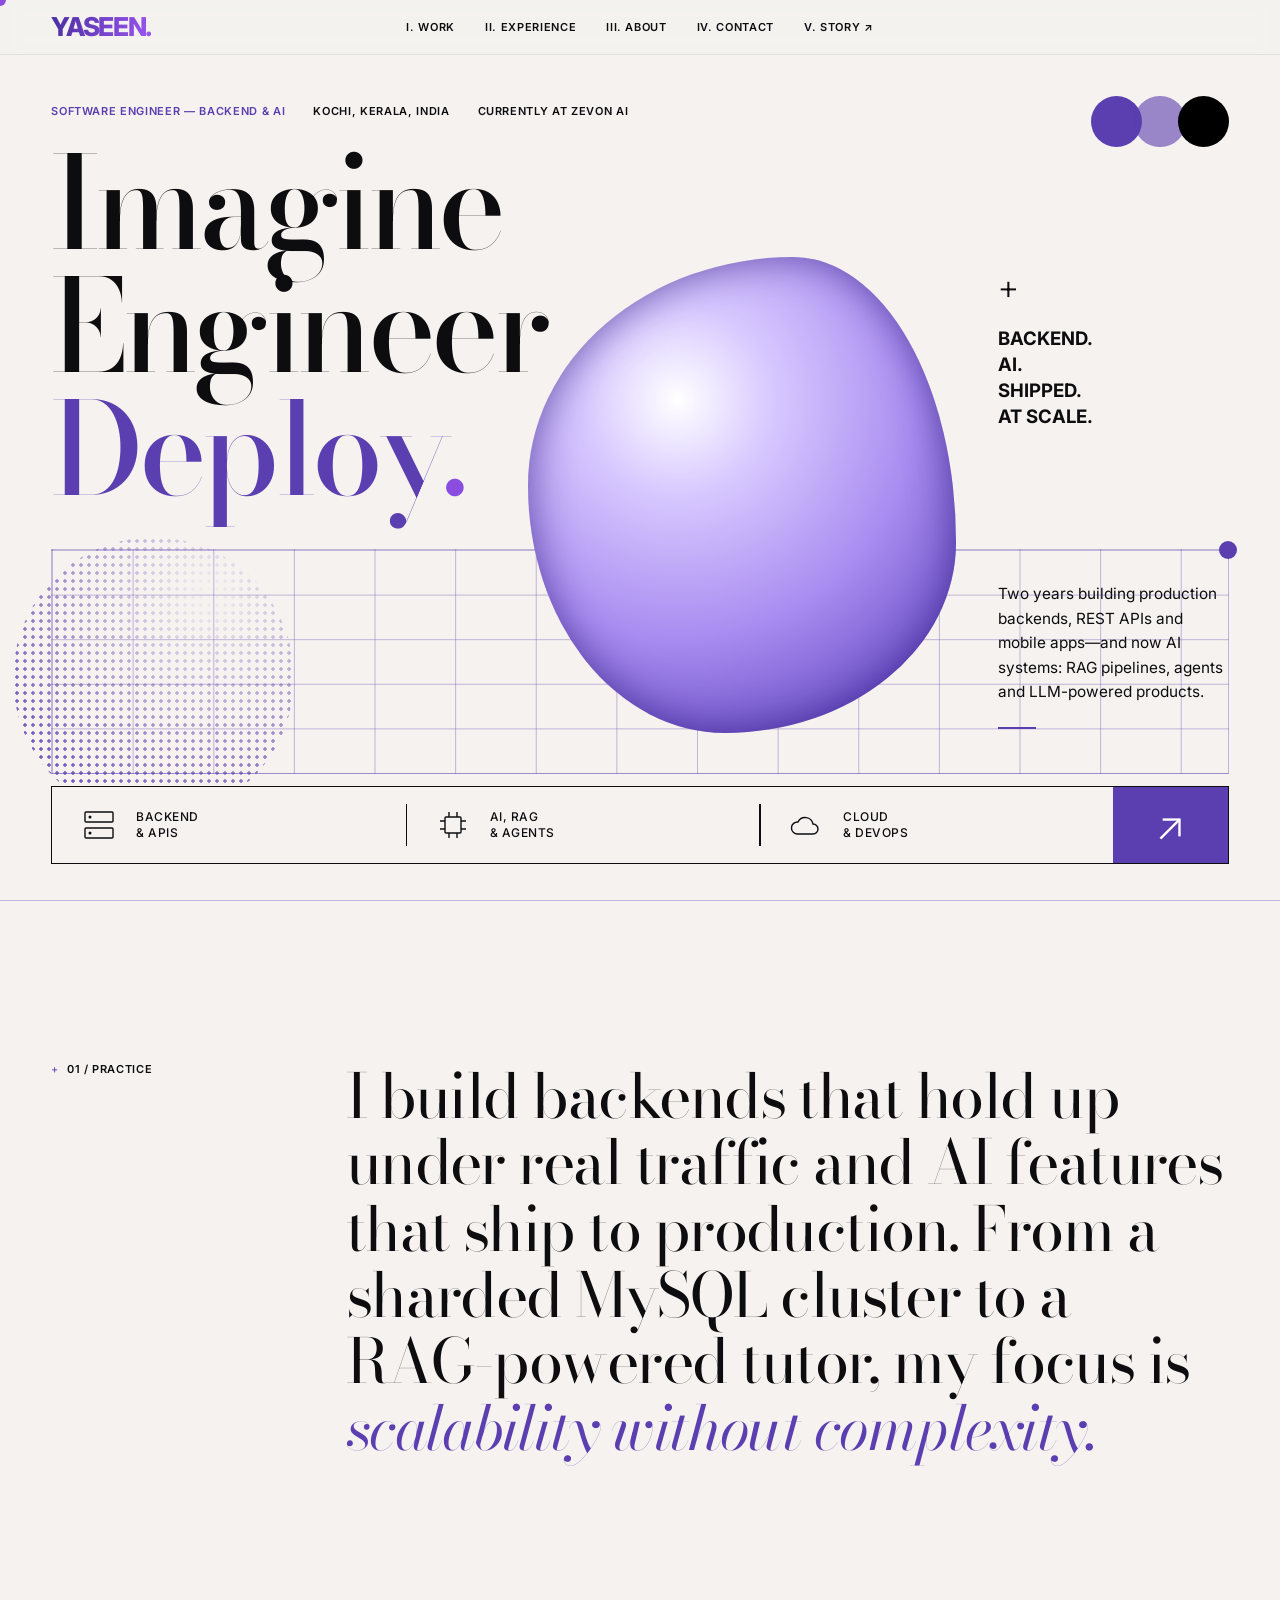
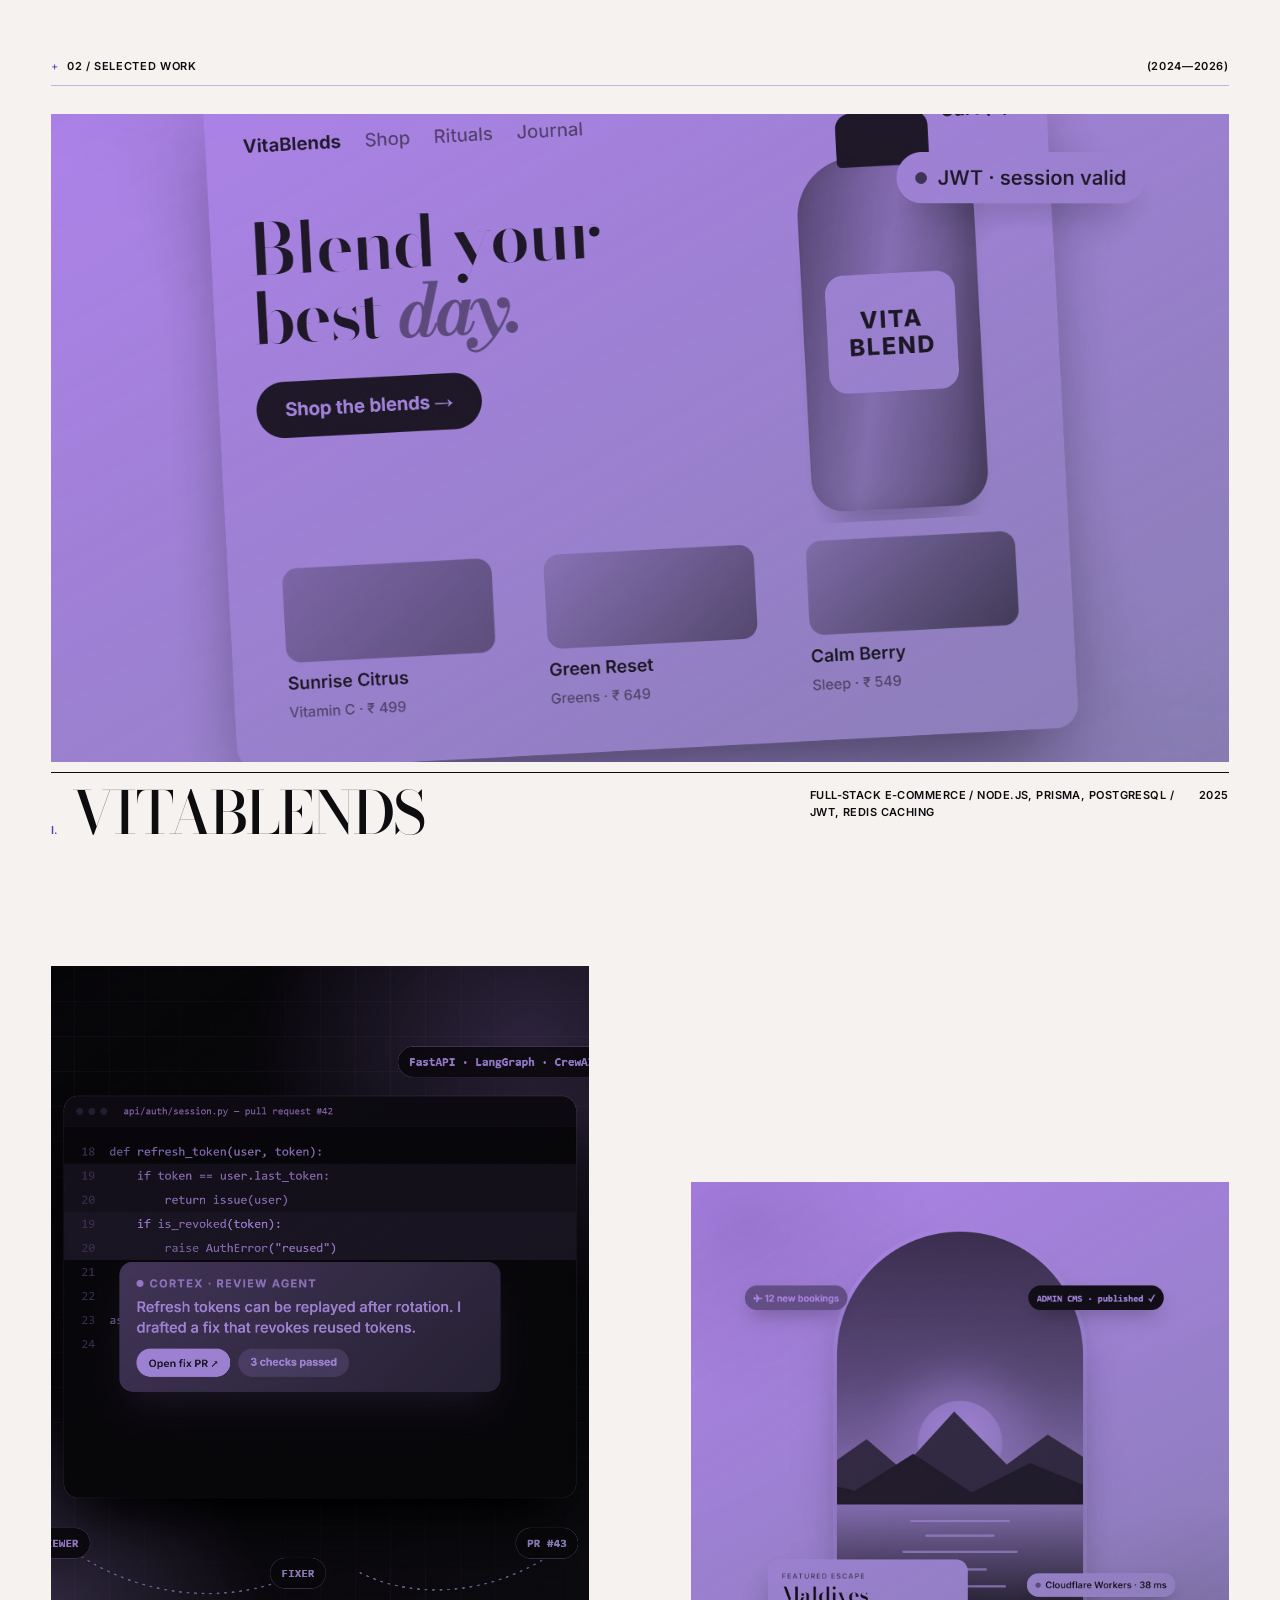
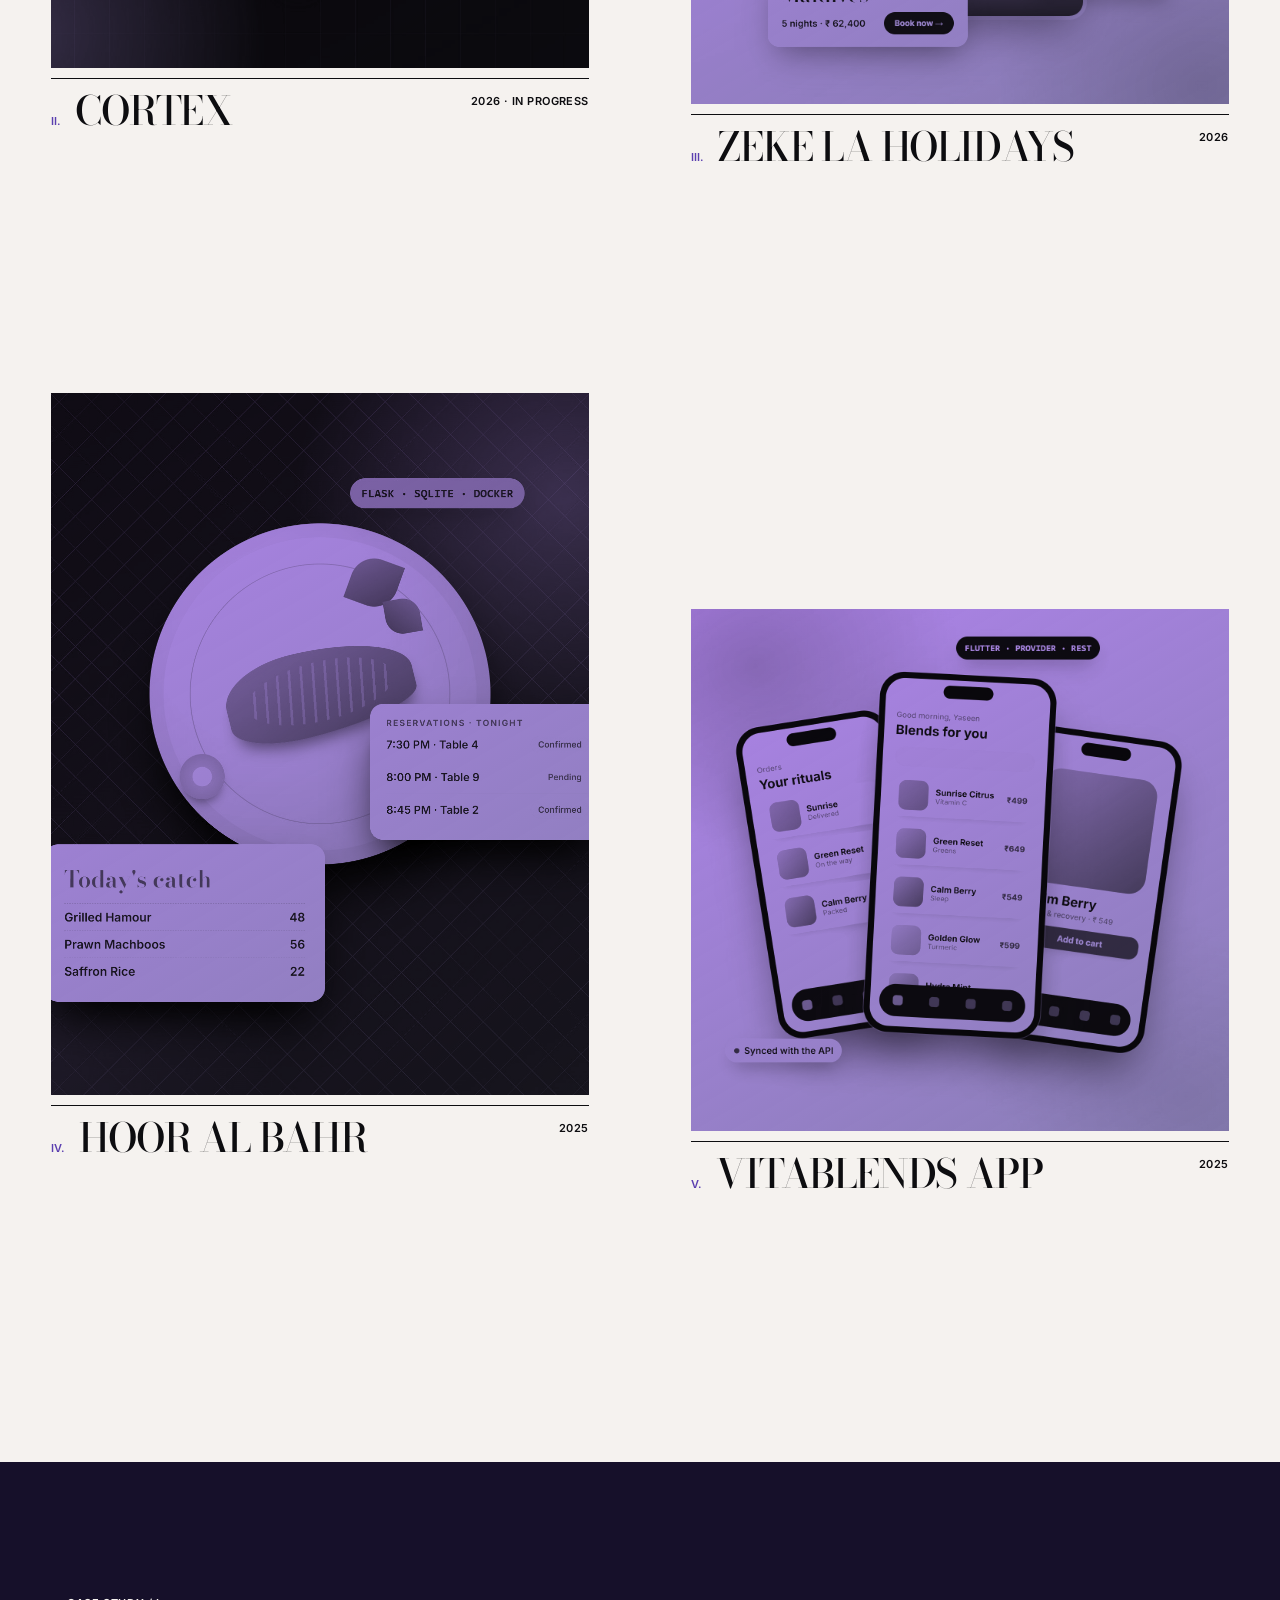
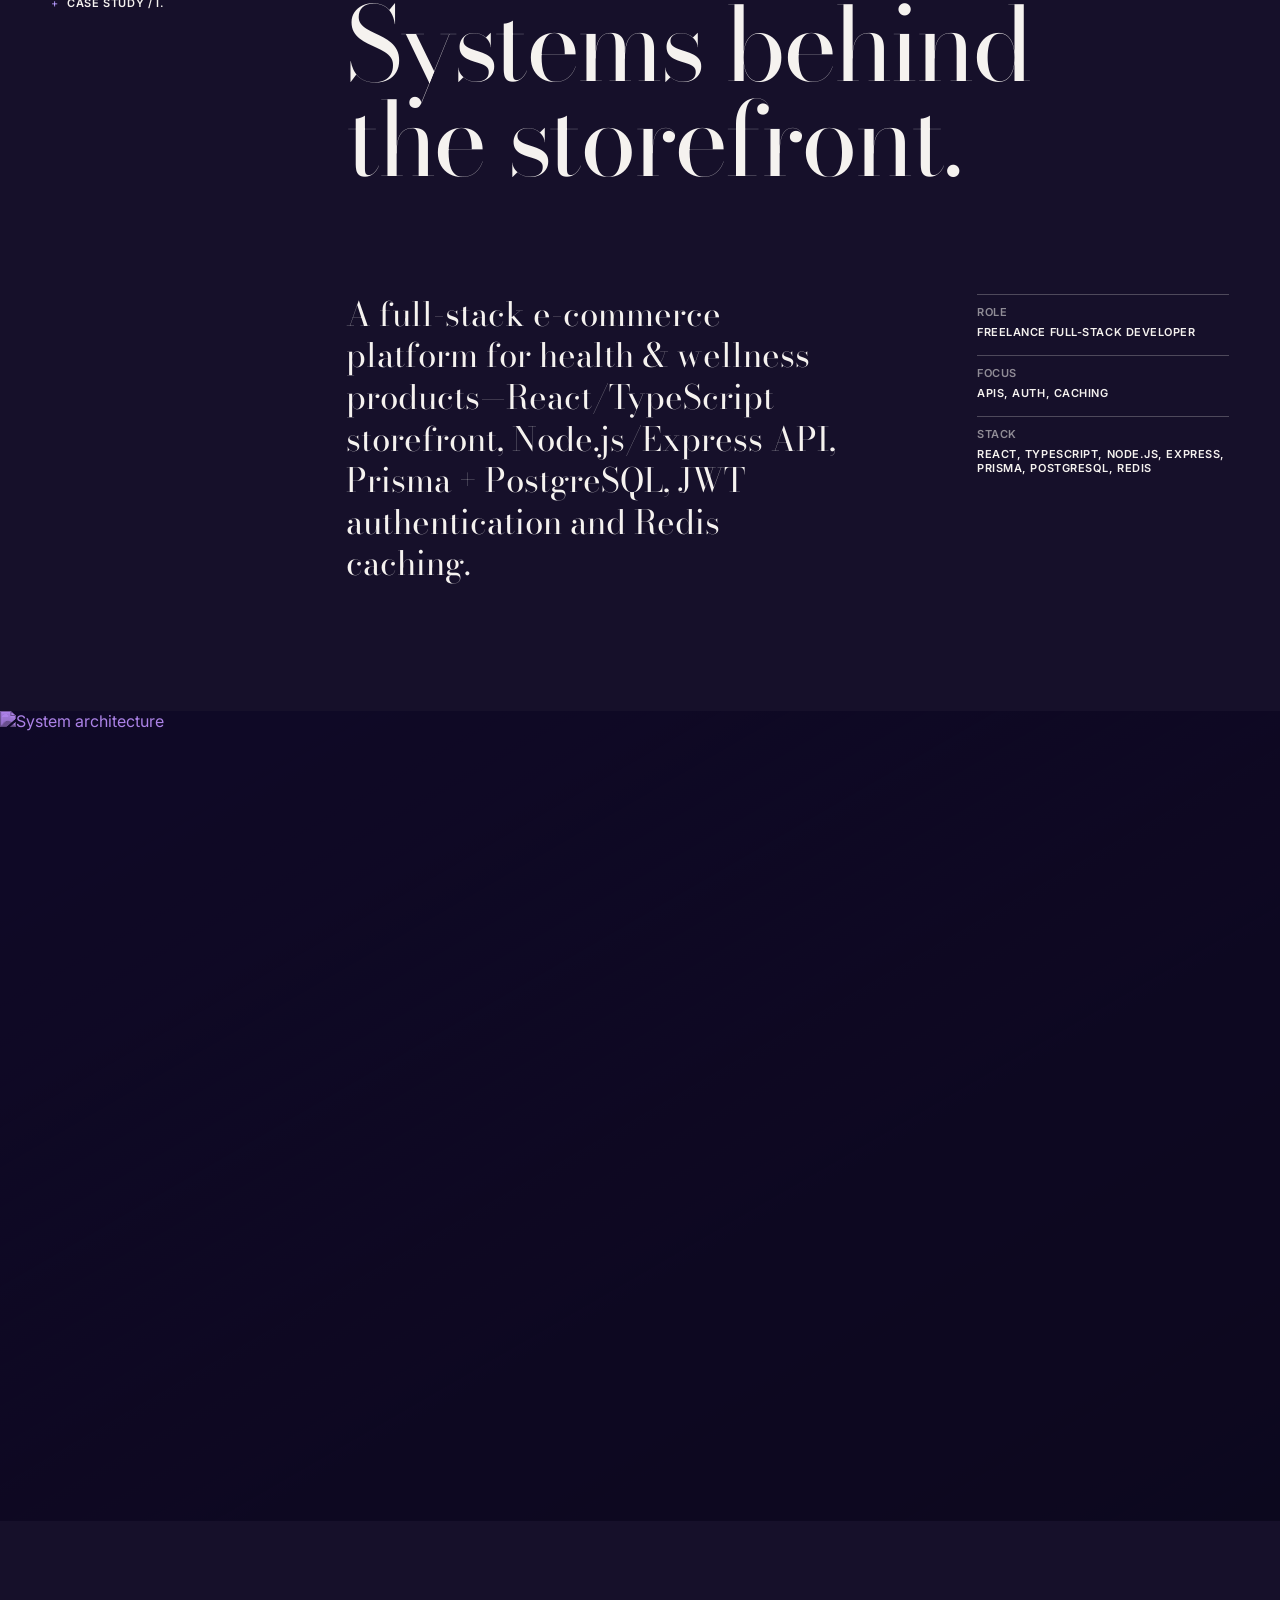
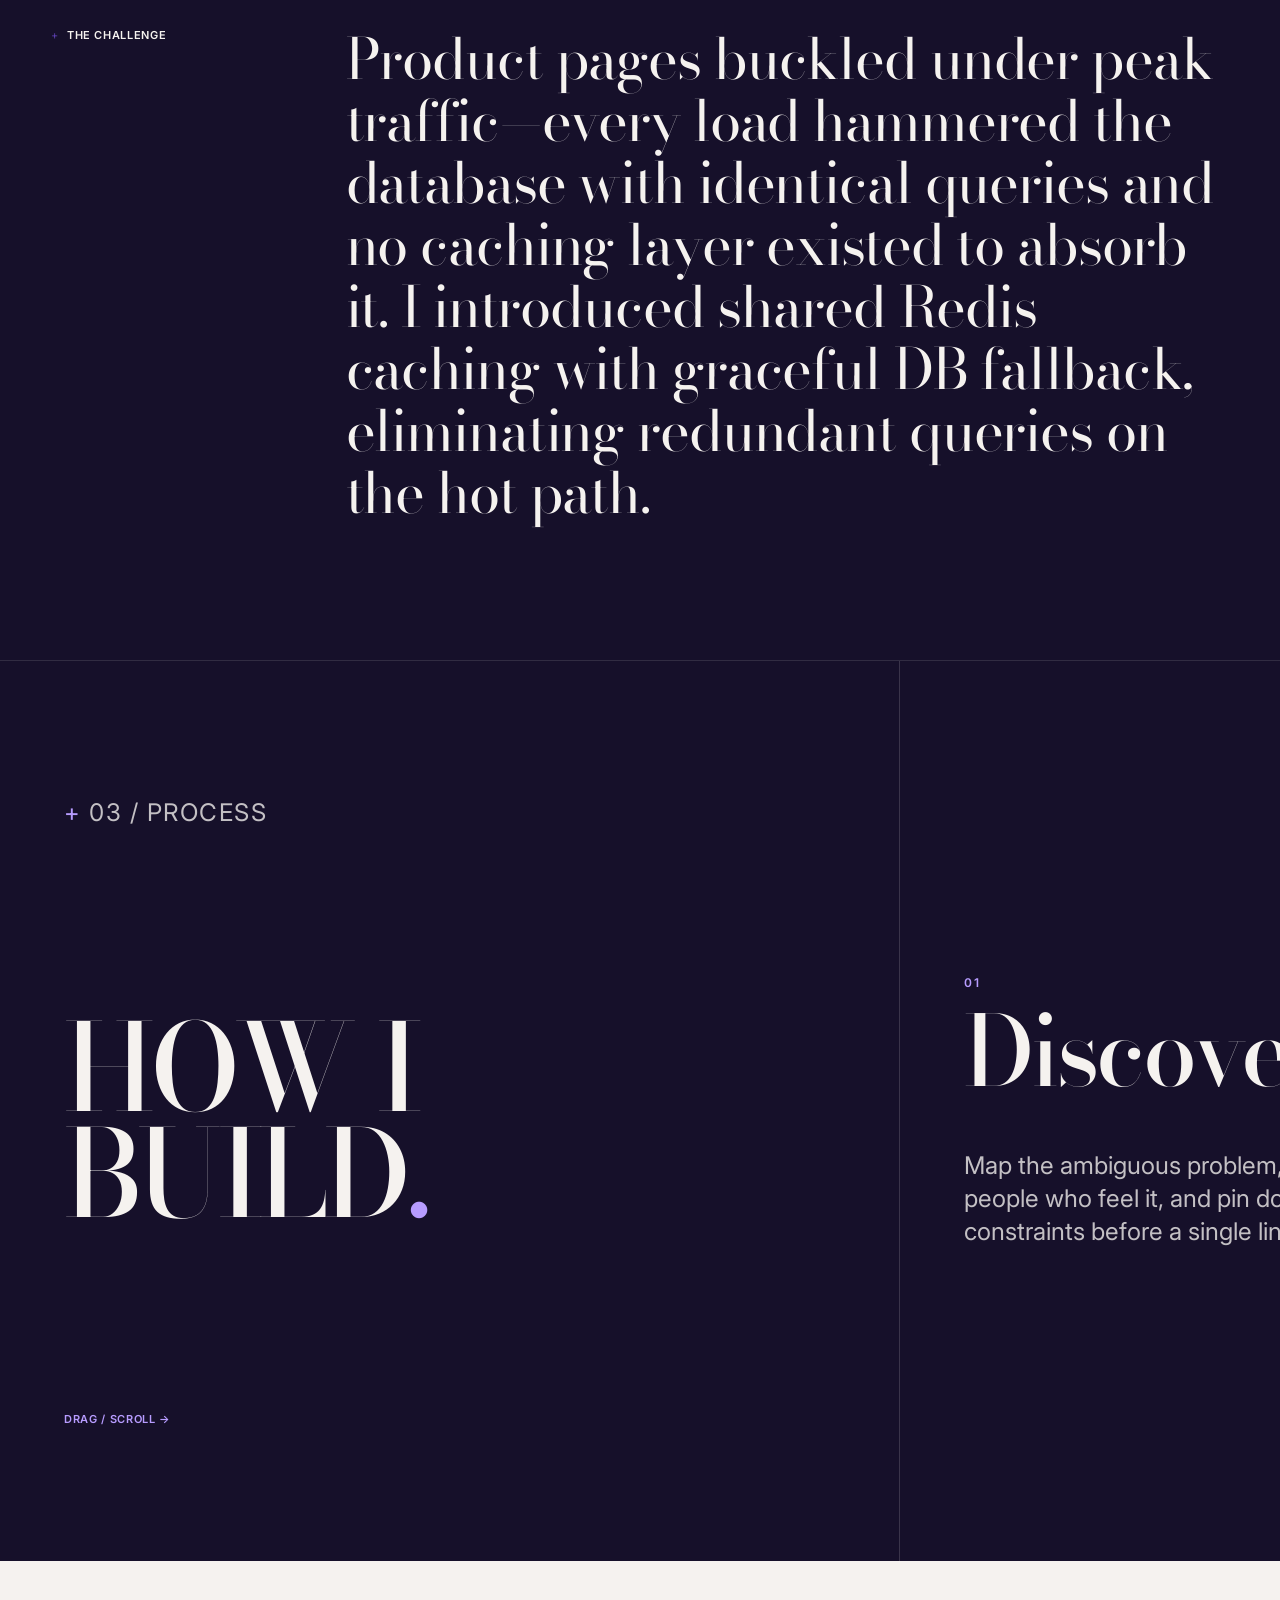
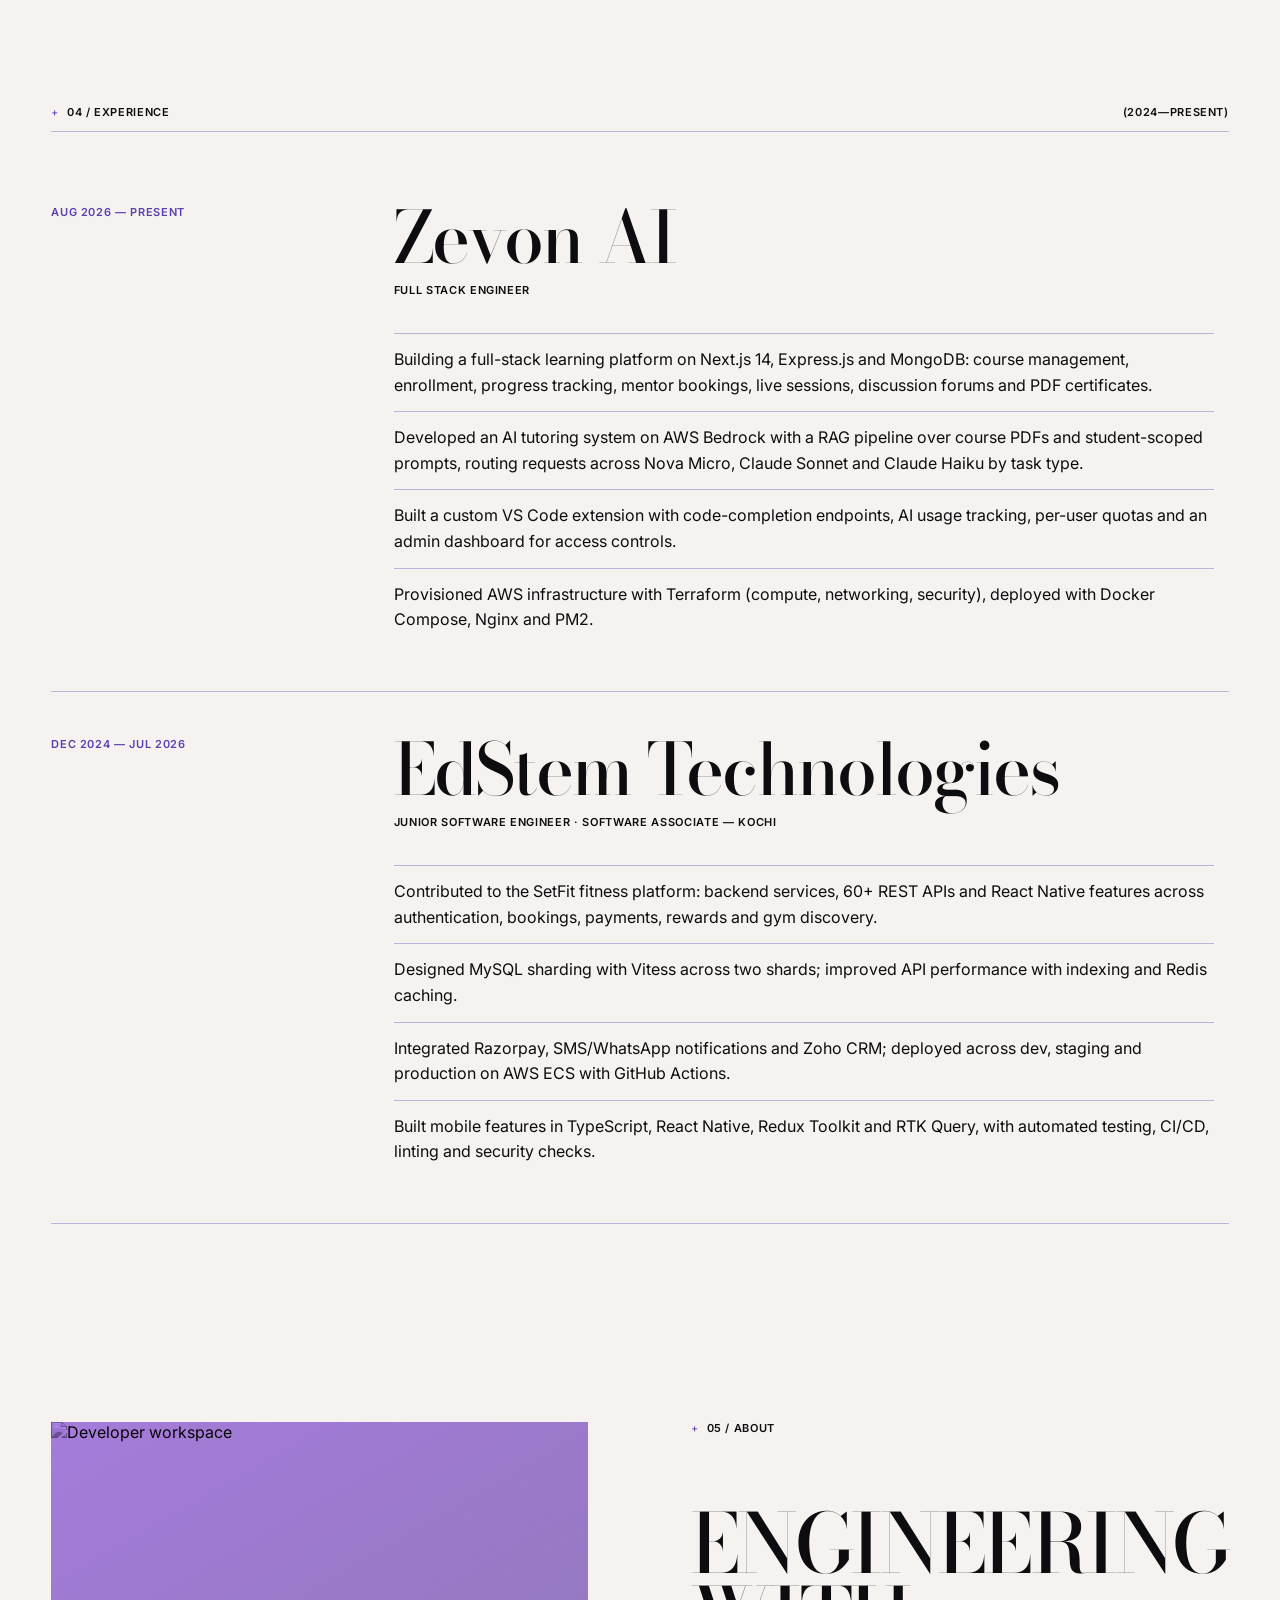
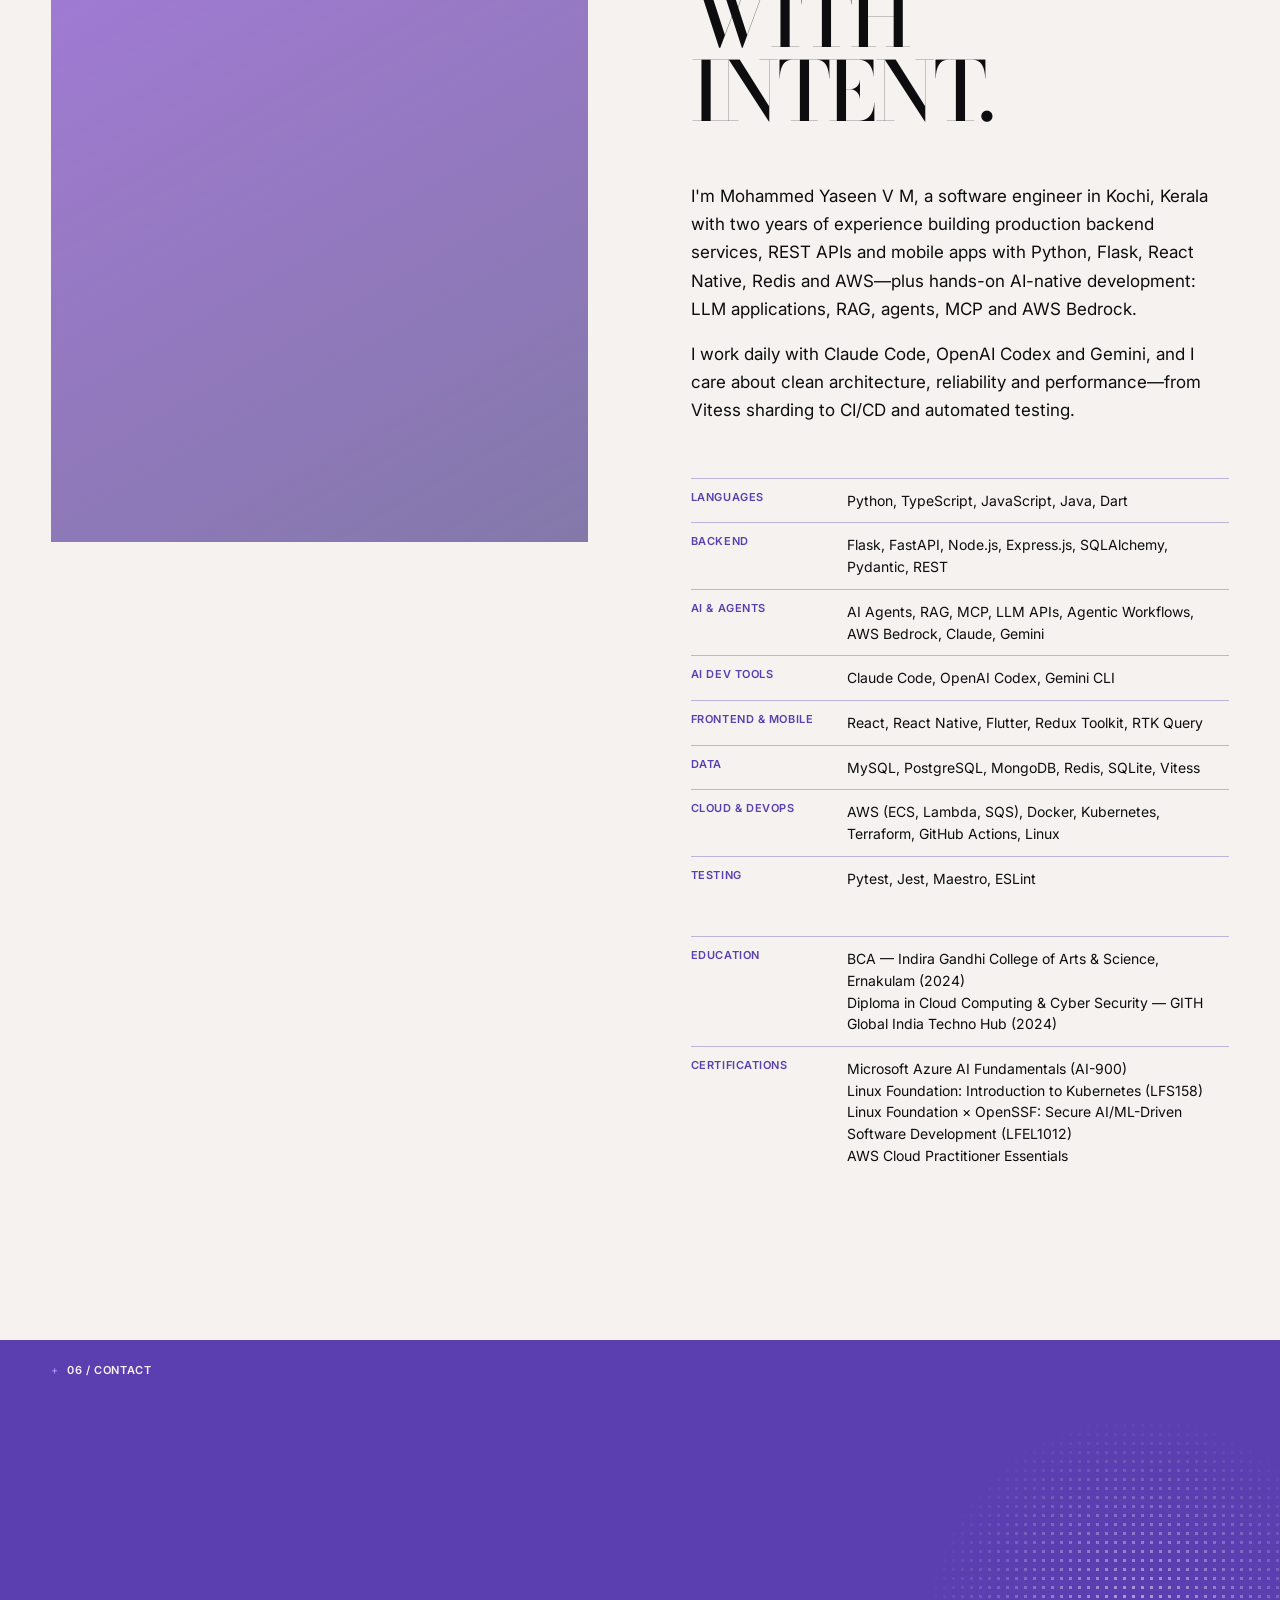
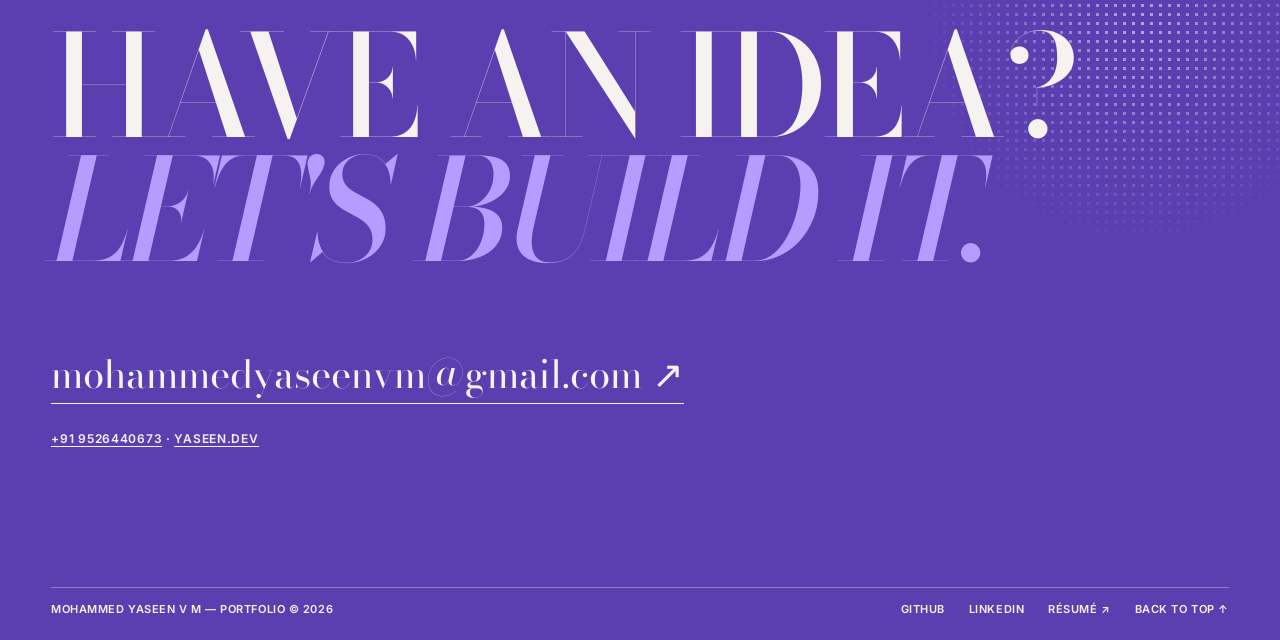
==== commit 9a748056: "Add scroll-told 3D story page: The Journey of a Request A new standalone page (story.html) where the" ====
--- a/index.html
+++ b/index.html
@@ -20,6 +20,7 @@
       <a href="#experience">II. Experience</a>
       <a href="#about">III. About</a>
       <a href="#contact">IV. Contact</a>
+      <a href="story.html">V. Story ↗</a>
     </nav>
     <button class="menu-btn" aria-label="Toggle menu">Menu</button>
   </header>
